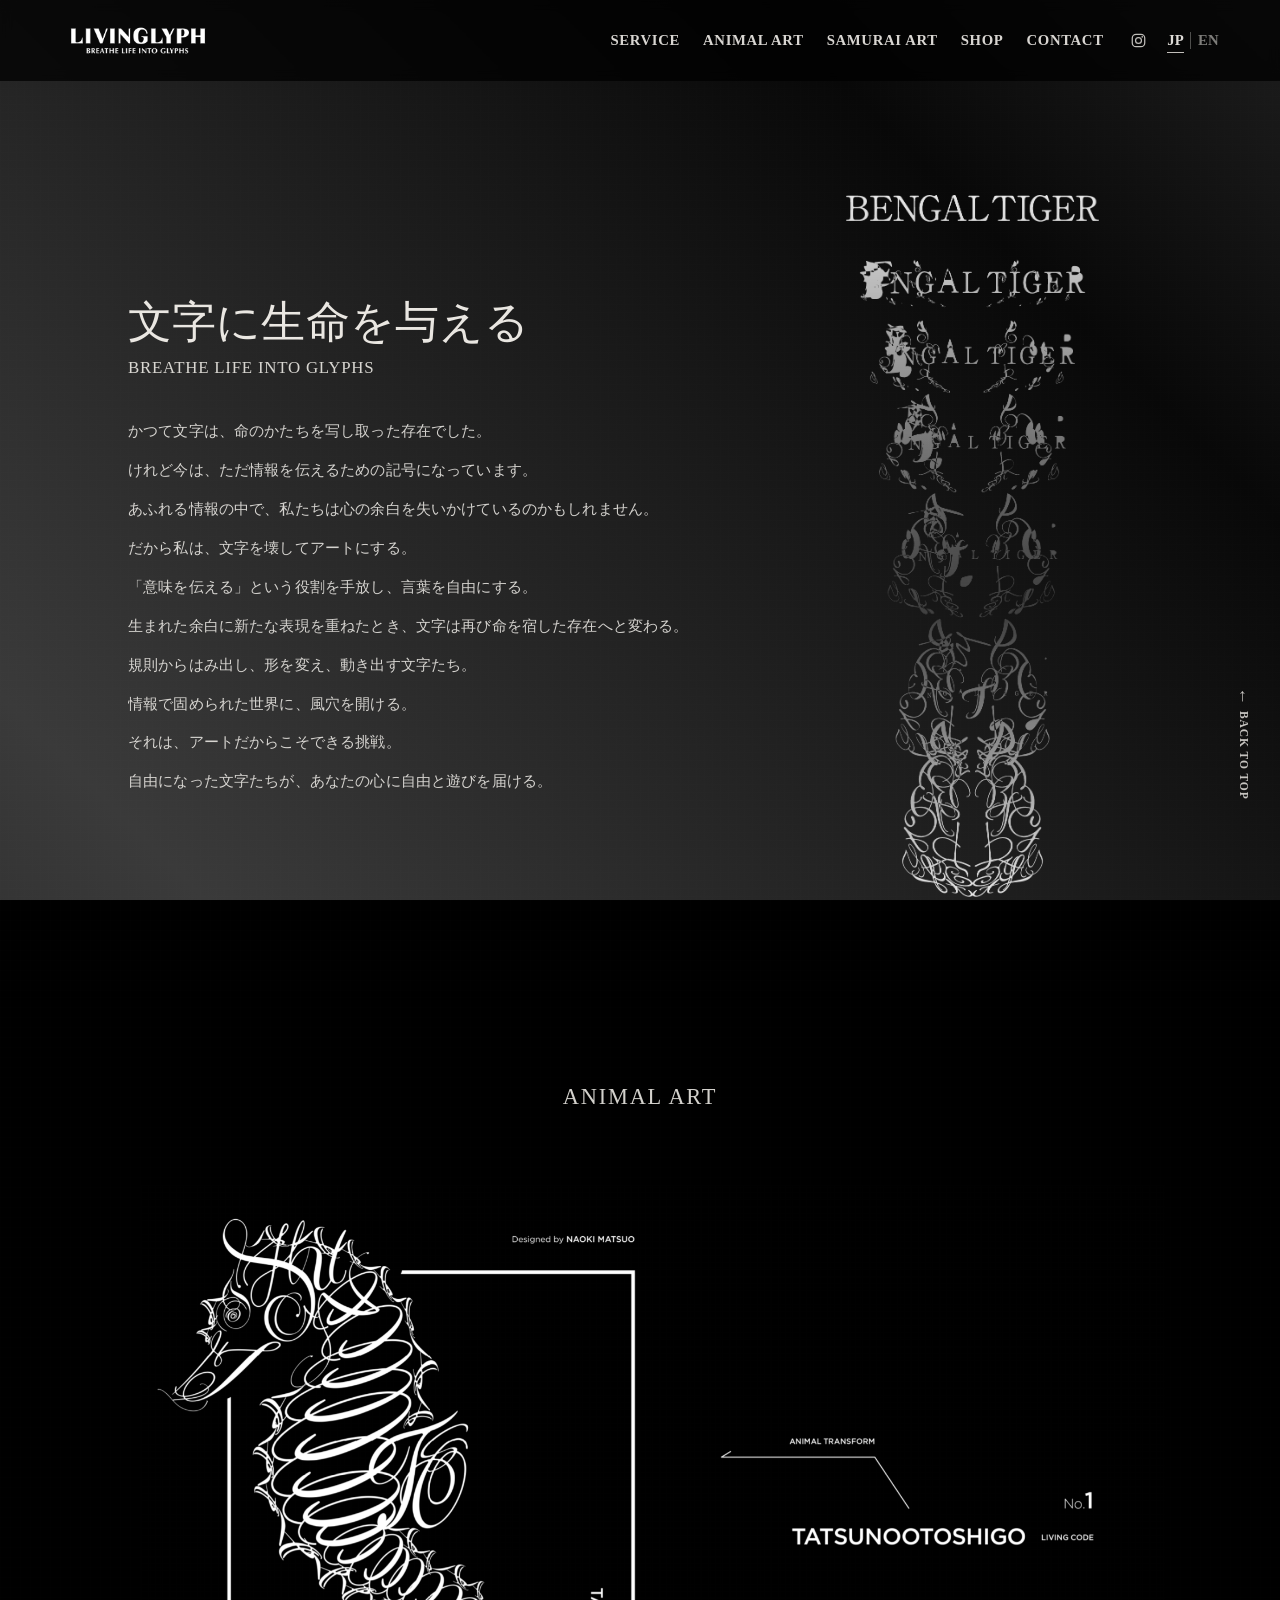
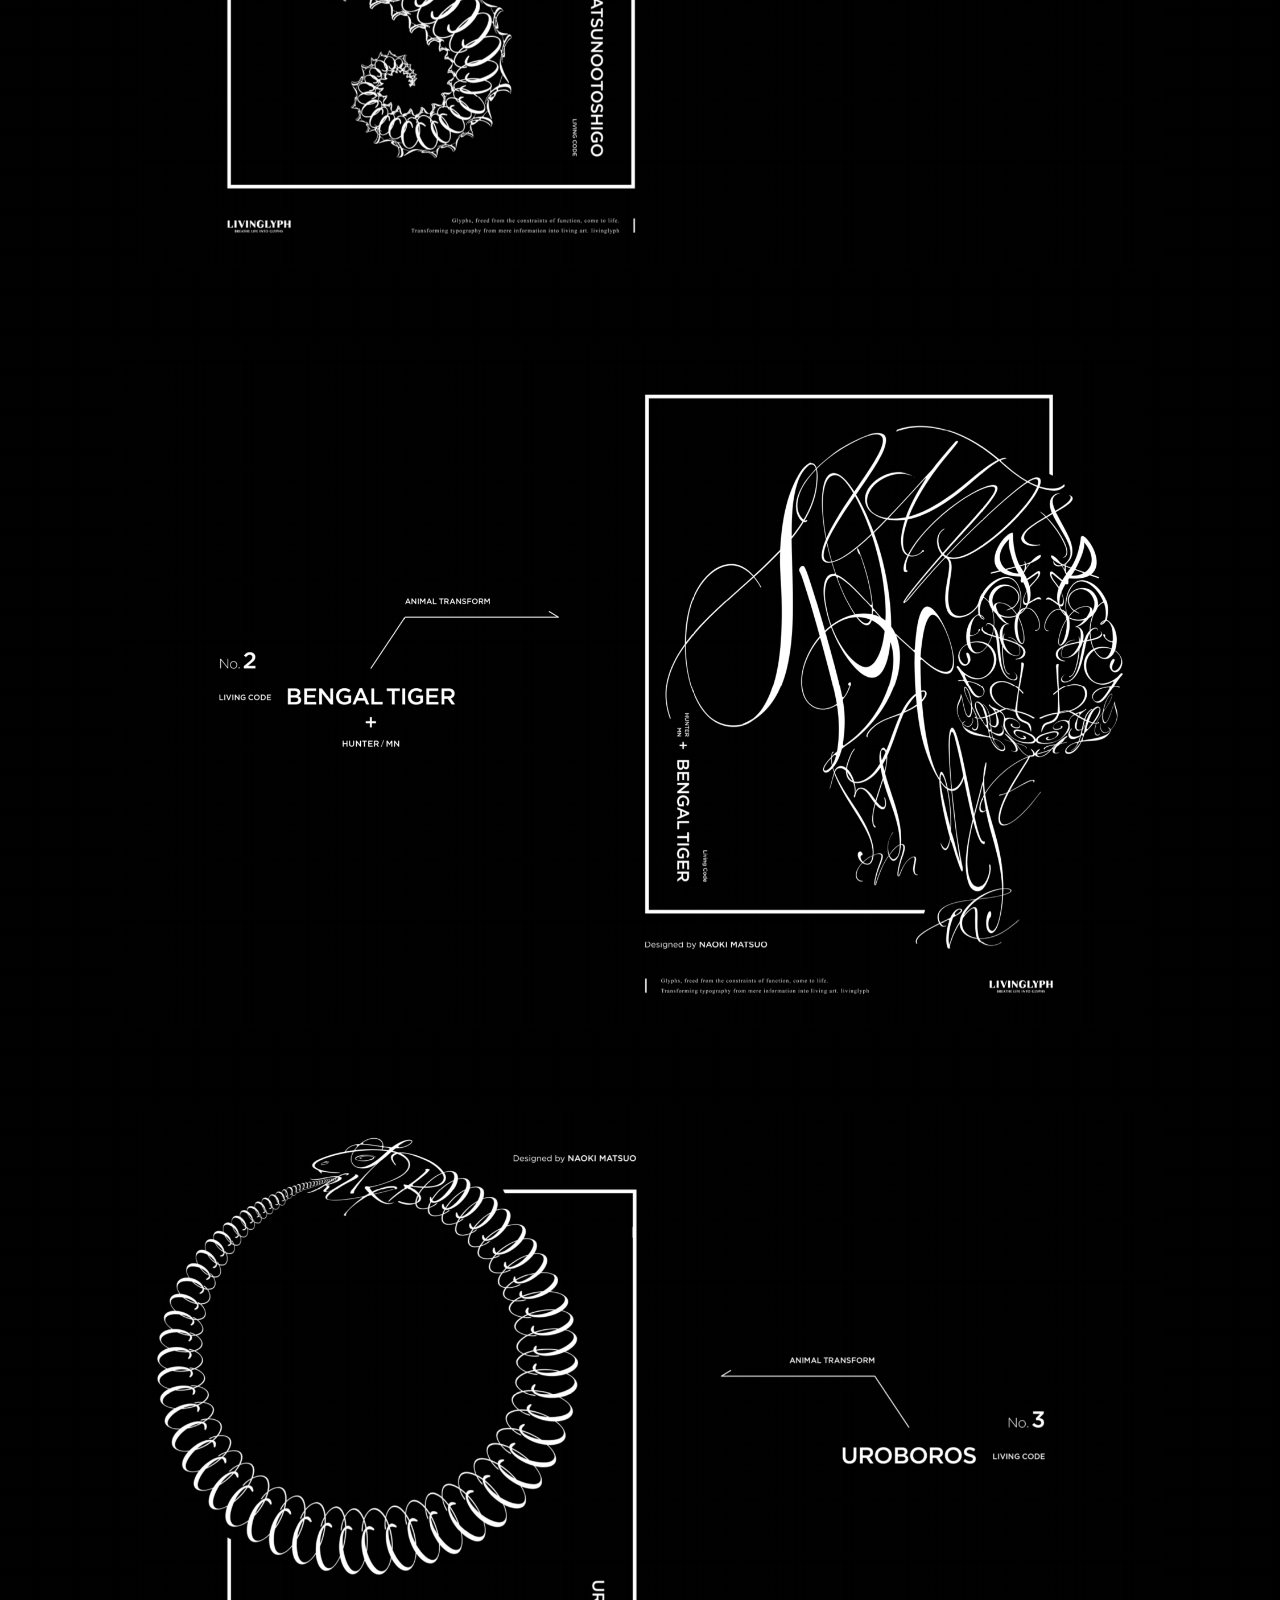
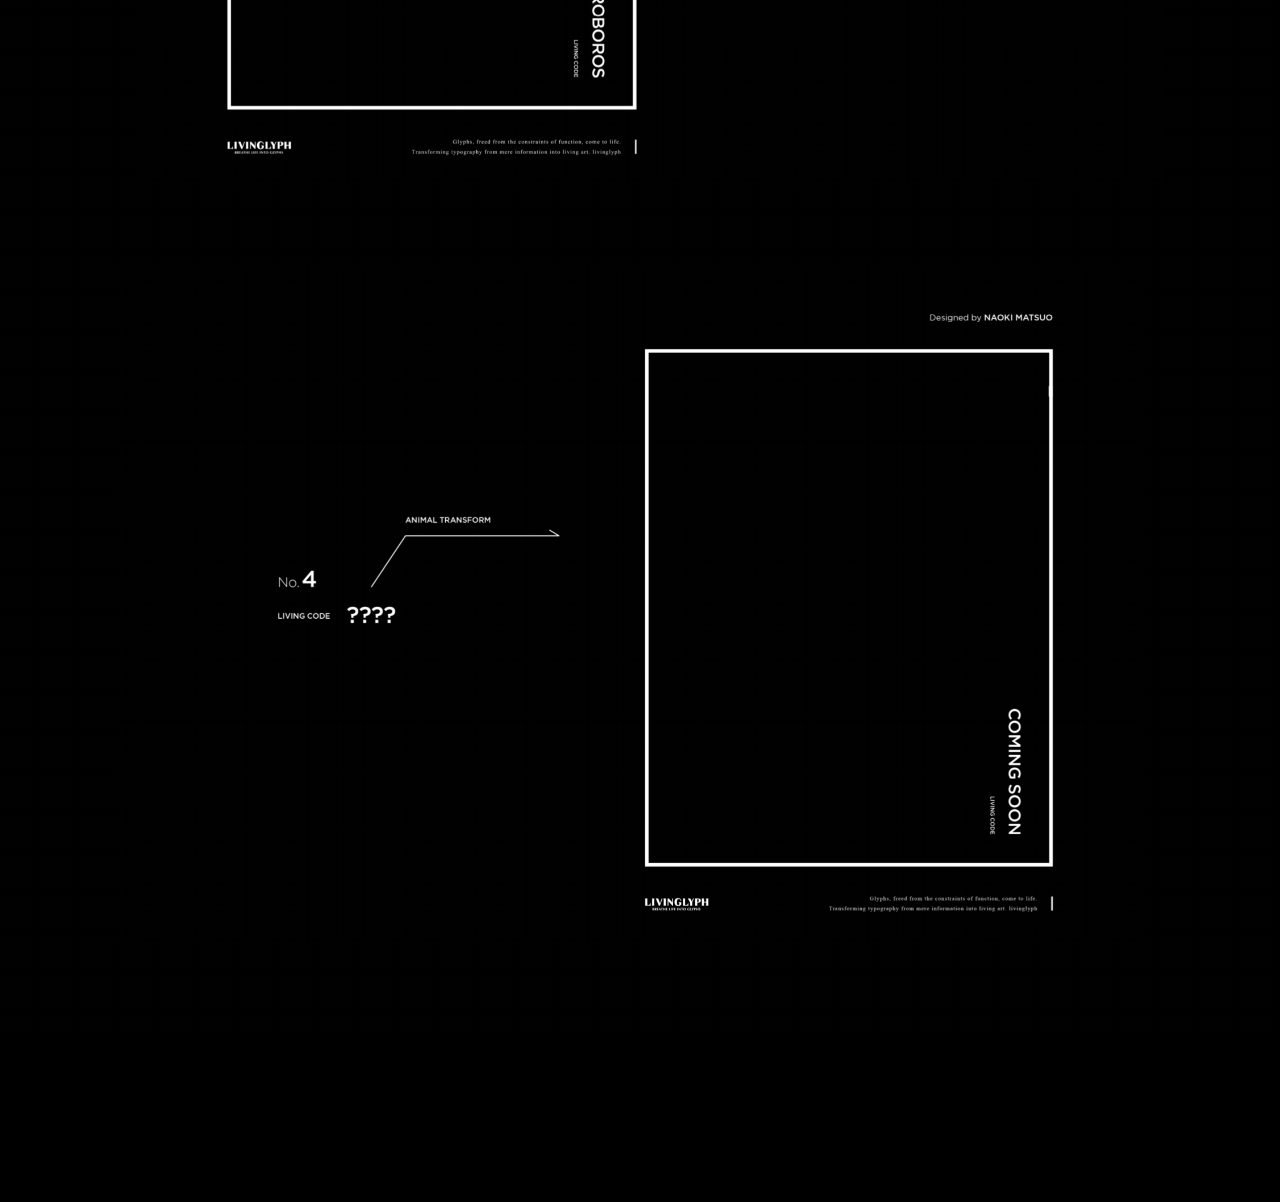
==== animal-art/index.html @ 3b8500e0 "Update top content button styling" ====
<!doctype html>
<html lang="ja">
  <head>
    <meta charset="utf-8" />
    <meta name="viewport" content="width=device-width, initial-scale=1" />
    <meta
      name="description"
      content="LIVINGLYPHのANIMAL ARTページ。動物をテーマにした文字アート作品を紹介します。"
    />
    <link rel="canonical" href="https://www.livinglyph.com/animal-art" />
    <meta property="og:site_name" content="LIVINGLYPH" />
    <meta property="og:title" content="ANIMAL ART | LIVINGLYPH" />
    <meta property="og:description" content="LIVINGLYPHの動物をテーマにした文字アート作品を紹介します。" />
    <meta property="og:type" content="website" />
    <meta property="og:url" content="https://www.livinglyph.com/animal-art" />
    <meta property="og:image" content="https://www.livinglyph.com/assets/images/bengal-tiger.png" />
    <meta name="twitter:card" content="summary_large_image" />
    <title>ANIMAL ART | LIVINGLYPH</title>
    <link rel="preconnect" href="https://fonts.googleapis.com" />
    <link rel="preconnect" href="https://fonts.gstatic.com" crossorigin />
    <link
      href="https://fonts.googleapis.com/css2?family=Cormorant+Garamond:wght@400;500;600&family=DM+Sans:wght@400;500;700;800&family=EB+Garamond:wght@400;500;600&display=swap"
      rel="stylesheet"
    />
    <link rel="icon" href="../assets/images/livinglyph-logo.png" type="image/png" />
    <link rel="stylesheet" href="../assets/css/styles.css?v=20260529topbuttons1" />
  </head>
  <body>
    <div class="site-noise" aria-hidden="true"></div>

    <header class="site-header" data-header>
      <a class="header-logo" href="../" aria-label="LIVINGLYPH top">
        <img src="../assets/images/livinglyph-logo.png" alt="LIVINGLYPH" />
      </a>
      <button
        class="menu-toggle"
        type="button"
        aria-label="Open navigation menu"
        aria-controls="site-nav"
        aria-expanded="false"
        data-menu-toggle
      >
        <span class="menu-line" aria-hidden="true"></span>
        <span class="menu-line" aria-hidden="true"></span>
        <span class="menu-close-text" aria-hidden="true">CLOSE</span>
      </button>
      <nav class="site-nav" id="site-nav" aria-label="Primary navigation" data-site-nav>
        <a href="../service/">
          <span class="nav-title" data-i18n="navWorks">SERVICE</span>
          <span class="nav-caption" data-i18n="navWorksCaption">サービス</span>
        </a>
        <a href="./" aria-current="page">
          <span class="nav-title" data-i18n="navAnimal">ANIMAL ART</span>
          <span class="nav-caption" data-i18n="navAnimalCaption">動物アート</span>
        </a>
        <a href="../samurai-art/">
          <span class="nav-title" data-i18n="navSamurai">SAMURAI ART</span>
          <span class="nav-caption" data-i18n="navSamuraiCaption">侍アート</span>
        </a>
        <a href="https://livinglyph.official.ec/" target="_blank" rel="noopener noreferrer" data-menu-symbol="arrow">
          <span class="nav-title" data-i18n="navShop">SHOP</span>
          <span class="nav-caption" data-i18n="navShopCaption">オンラインストア</span>
        </a>
        <a href="../contact/">
          <span class="nav-title" data-i18n="navContact">CONTACT</span>
          <span class="nav-caption" data-i18n="navContactCaption">お問い合わせ</span>
        </a>
        <div class="mobile-menu-footer">
          <a
            class="instagram-link"
            href="https://www.instagram.com/livinglyph.art"
            target="_blank"
            rel="noopener noreferrer"
            aria-label="Instagram"
          >
            <img class="instagram-icon" src="../assets/icons/instagram.svg" alt="" aria-hidden="true" />
          </a>
          <div class="menu-language" aria-label="Language selector">
            <button class="is-current" type="button" aria-pressed="true" data-lang-option="ja">JP</button>
            <span class="language-separator" aria-hidden="true"></span>
            <button type="button" aria-pressed="false" data-lang-option="en">EN</button>
          </div>
        </div>
      </nav>
    </header>

    <main class="animal-art-page">
      <section class="manifesto" aria-label="Brand manifesto">
        <div class="manifesto-body">
          <div class="manifesto-copy reveal delay-1">
            <div class="manifesto-heading">
              <h2 data-i18n="manifestoTitle">文字に生命を与える</h2>
              <p data-i18n="manifestoSub">BREATHE LIFE INTO GLYPHS</p>
            </div>
            <p data-i18n="manifestoP1">かつて文字は、命のかたちを写し取った存在でした。</p>
            <p data-i18n="manifestoP2">けれど今は、ただ情報を伝えるための記号になっています。</p>
            <p data-i18n="manifestoP3">あふれる情報の中で、私たちは心の余白を失いかけているのかもしれません。</p>
            <p data-i18n="manifestoP4">だから私は、文字を壊してアートにする。</p>
            <p data-i18n="manifestoP5">「意味を伝える」という役割を手放し、言葉を自由にする。</p>
            <p data-i18n="manifestoP6">生まれた余白に新たな表現を重ねたとき、文字は再び命を宿した存在へと変わる。</p>
            <p data-i18n="manifestoP7">規則からはみ出し、形を変え、動き出す文字たち。</p>
            <p data-i18n="manifestoP8">情報で固められた世界に、風穴を開ける。</p>
            <p data-i18n="manifestoP9">それは、アートだからこそできる挑戦。</p>
            <p data-i18n="manifestoP10">自由になった文字たちが、あなたの心に自由と遊びを届ける。</p>
          </div>
          <figure class="manifesto-visual reveal delay-2">
            <img
              src="../assets/images/bengal-tiger-story.png?v=20260513c"
              alt="BENGAL TIGERの文字が虎へ変化していく作品図"
              loading="lazy"
            />
          </figure>
        </div>
      </section>

      <section class="gallery" id="animal-art" aria-label="LIVINGLYPH animal art">
        <h1 class="gallery-title reveal" data-i18n="galleryTitle">ANIMAL ART</h1>

        <article class="gallery-piece piece-left reveal">
          <img
            src="../assets/images/tatsunootoshigo.png"
            alt="TATSUNOOTOSHIGO animal artwork"
            loading="lazy"
            data-parallax
            data-speed="-0.018"
          />
        </article>

        <article class="gallery-piece piece-right reveal">
          <img
            src="../assets/images/bengal-tiger.png"
            alt="BENGAL TIGER animal artwork"
            loading="lazy"
            data-parallax
            data-speed="0.016"
          />
        </article>

        <article class="gallery-piece piece-left reveal">
          <img
            src="../assets/images/uroboros.png"
            alt="UROBOROS animal artwork"
            loading="lazy"
            data-parallax
            data-speed="-0.015"
          />
        </article>

        <article class="gallery-piece piece-right reveal">
          <img
            src="../assets/images/coming-soon.png"
            alt="COMING SOON animal artwork"
            loading="lazy"
            data-parallax
            data-speed="0.014"
          />
        </article>
      </section>
    </main>

    <footer class="site-footer reveal">
      <p data-i18n="footerCopy">© 2026 LIVINGLYPH. All Rights Reserved.</p>
    </footer>

    <script src="../assets/js/app.js?v=20260528nav4" defer></script>
  </body>
</html>
---- assets/css/styles.css ----
:root {
  --black: #000;
  --white: #f6f3ee;
  --soft: rgba(246, 243, 238, 0.72);
  --muted: rgba(246, 243, 238, 0.48);
  --faint: rgba(246, 243, 238, 0.12);
  --glass-bg: rgba(246, 243, 238, 0.1);
  --glass-bg-hover: rgba(246, 243, 238, 0.16);
  --process-label-width: 17.4rem;
  --ease: cubic-bezier(0.19, 1, 0.22, 1);
  --a1-mincho: "A1明朝 M JIS2004 AP", "A1明朝 R JIS2004 AP", "A1明朝", "秀英明朝 L JIS2004",
    "Hiragino Mincho ProN", "Yu Mincho", "YuMincho", serif;
  --sans: var(--a1-mincho);
  --serif: var(--a1-mincho);
  --latin-serif: var(--a1-mincho);
}

* {
  box-sizing: border-box;
}

html {
  background: var(--black);
  color: var(--white);
  overflow-x: hidden;
  scroll-behavior: smooth;
}

body {
  position: relative;
  isolation: isolate;
  min-width: 320px;
  margin: 0;
  overflow-x: hidden;
  background: var(--black);
  color: var(--white);
  font-family: var(--sans);
  letter-spacing: 0;
  text-rendering: optimizeLegibility;
  -webkit-font-smoothing: antialiased;
}

body::before {
  position: fixed;
  inset: 0;
  z-index: 0;
  pointer-events: none;
  content: "";
  opacity: 1;
  background:
    linear-gradient(
      45deg,
      #000000,
      #141414,
      #3a3a3a,
      #080808,
      #444444,
      #1a1a1a,
      #000000
    );
  background-size: 400% 400%;
  animation: livinglyphGradientShift 12s ease infinite;
}

body:has(.works-page)::before {
  opacity: 0.9;
}

@media (max-width: 768px) {
  body::before {
    opacity: 0.95;
  }

  body:has(.works-page)::before {
    opacity: 0.8;
  }
}

body.is-menu-open {
  overflow: hidden;
}

img {
  display: block;
  max-width: 100%;
}

a {
  color: inherit;
  text-decoration: none;
}

.sr-only {
  position: absolute;
  width: 1px;
  height: 1px;
  padding: 0;
  overflow: hidden;
  clip: rect(0, 0, 0, 0);
  white-space: nowrap;
  border: 0;
}

#brand-story,
#process,
#gallery {
  scroll-margin-top: 6.5rem;
}

::selection {
  background: rgba(255, 255, 255, 0.18);
}

.site-noise {
  position: fixed;
  inset: 0;
  z-index: 30;
  pointer-events: none;
  opacity: 0.005;
  background-image:
    linear-gradient(rgba(255, 255, 255, 0.006) 1px, transparent 1px),
    linear-gradient(90deg, rgba(255, 255, 255, 0.005) 1px, transparent 1px);
  background-size: 8px 8px;
  mix-blend-mode: screen;
}

main,
.site-header,
.site-footer,
.subpage-main,
.works-page,
.animal-art-page,
.samurai-page {
  position: relative;
  z-index: 1;
}

body:has(.works-page) .site-noise,
body:has(.contact-section) .site-noise,
body:has(.policy-section) .site-noise,
body:has(.samurai-page) .site-noise {
  opacity: 0;
}

body:has(.animal-art-page) .site-noise {
  opacity: 0.006;
}

body:has(.animal-art-page) .site-header {
  border-bottom: 0;
  box-shadow: none;
}

.site-header {
  position: fixed;
  top: 0;
  left: 0;
  right: 0;
  z-index: 50;
  display: grid;
  grid-template-columns: minmax(9rem, 14rem) 1fr;
  align-items: center;
  gap: 2rem;
  min-height: clamp(4.8rem, 6vw, 6.2rem);
  padding: 1.1rem clamp(1.4rem, 4.8vw, 5.2rem);
  background: rgba(0, 0, 0, 0.74);
  border-bottom: 1px solid rgba(255, 255, 255, 0.012);
  -webkit-backdrop-filter: blur(6px);
  backdrop-filter: blur(6px);
  transition:
    min-height 440ms var(--ease),
    background-color 440ms var(--ease);
}

.site-header.is-scrolled {
  min-height: 4.25rem;
  background: rgba(0, 0, 0, 0.88);
}

.header-logo {
  width: clamp(7.5rem, 12vw, 12rem);
}

.header-logo img {
  width: 100%;
  height: auto;
}

.site-nav {
  display: flex;
  flex-wrap: wrap;
  align-items: center;
  justify-content: flex-end;
  gap: clamp(0.85rem, 1.8vw, 2.4rem);
  color: rgba(246, 243, 238, 0.88);
  font-size: clamp(0.68rem, 1.15vw, 0.93rem);
  font-weight: 700;
  letter-spacing: 0.045em;
  line-height: 1;
}

.site-nav a {
  position: relative;
  display: inline-flex;
  align-items: center;
  padding-block: 0.45rem;
}

.site-nav .instagram-link {
  justify-content: center;
  width: 1.42rem;
  height: 1.42rem;
  padding: 0;
  color: rgba(246, 243, 238, 0.72);
  opacity: 0.86;
  transform: translate3d(0, 0, 0);
  transition:
    color 360ms var(--ease),
    opacity 360ms var(--ease),
    transform 360ms var(--ease);
}

.site-nav .instagram-icon {
  width: 1.06rem;
  height: 1.06rem;
  opacity: 0.9;
}

.site-nav .instagram-link::after {
  display: none;
}

.site-nav .instagram-link:hover,
.site-nav .instagram-link:focus-visible {
  color: rgba(246, 243, 238, 0.96);
  opacity: 1;
  transform: translate3d(0, -1px, 0);
}

.mobile-menu-footer {
  display: inline-flex;
  align-items: center;
  gap: clamp(0.8rem, 1.4vw, 1.35rem);
}

.nav-caption {
  display: none;
}

.menu-language {
  display: inline-flex;
  align-items: center;
  gap: 0.42rem;
  color: rgba(246, 243, 238, 0.5);
  font-family: var(--sans);
  font-size: clamp(0.68rem, 1.15vw, 0.93rem);
  font-weight: 800;
  letter-spacing: 0.035em;
  line-height: 1;
}

.menu-language button {
  padding: 0;
  border: 0;
  background: transparent;
  color: inherit;
  font: inherit;
  cursor: pointer;
}

.menu-language .is-current {
  position: relative;
  color: rgba(246, 243, 238, 0.9);
}

.menu-language .is-current::after {
  position: absolute;
  left: 0;
  right: 0;
  bottom: -0.32rem;
  height: 1px;
  content: "";
  background: rgba(246, 243, 238, 0.78);
}

.language-separator {
  width: 1px;
  height: 1.1rem;
  background: rgba(246, 243, 238, 0.3);
}

.back-to-top {
  position: fixed;
  right: clamp(1rem, 2.2vw, 1.5rem);
  bottom: clamp(4.5rem, 8vw, 5.5rem);
  z-index: 40;
  display: inline-flex;
  flex-direction: column;
  align-items: center;
  gap: 0.42rem;
  padding: 0.78rem 0.46rem;
  border: none;
  background: transparent;
  box-shadow: none;
  color: rgba(246, 243, 238, 0.9);
  font-family: var(--sans);
  font-size: 0.72rem;
  font-weight: 700;
  line-height: 1;
  letter-spacing: 0.08em;
  cursor: pointer;
  opacity: 0.88;
  visibility: visible;
  pointer-events: auto;
  transition:
    opacity 240ms var(--ease),
    visibility 240ms var(--ease),
    background-color 240ms var(--ease),
    color 240ms var(--ease);
}

.back-to-top__arrow {
  font-size: 1.1rem;
  line-height: 1;
}

.back-to-top__text {
  writing-mode: vertical-rl;
}

.back-to-top:hover,
.back-to-top:focus-visible {
  background: transparent;
  color: #fff;
  opacity: 1;
  outline: 0;
}

body.is-scrolling .back-to-top,
body.is-menu-open .back-to-top {
  opacity: 0;
  visibility: hidden;
  pointer-events: none;
}

.site-nav a::after {
  position: absolute;
  left: 0;
  bottom: 0;
  width: 100%;
  height: 1px;
  content: "";
  background: currentColor;
  transform: scaleX(0);
  transform-origin: right;
  transition: transform 460ms var(--ease);
}

.site-nav a:hover::after,
.site-nav a:focus-visible::after {
  transform: scaleX(1);
  transform-origin: left;
}

.menu-toggle {
  display: none;
}

.opening {
  position: relative;
  display: grid;
  min-height: 100svh;
  place-items: center;
  overflow: hidden;
  isolation: isolate;
  padding: clamp(6.8rem, 10vw, 9rem) clamp(1.25rem, 4vw, 4rem) clamp(3rem, 6vw, 5rem);
  background: transparent;
}

.hero-video {
  position: absolute;
  inset: 0;
  z-index: -3;
  width: 100%;
  height: 100%;
  overflow: hidden;

  display: grid;
  place-items: center;

  background: transparent;
}

.hero-video video {
  width: 100%;
  height: 100%;

  object-fit: cover;
  object-position: center bottom;
  opacity: 0;

  display: block;
  transition: opacity 900ms var(--ease);
}

.hero-video.is-loaded video {
  opacity: 1;
}

.top-fixed-bg {
  position: fixed;
  inset: 0;
  z-index: 0;
  overflow: hidden;
  pointer-events: none;
  visibility: visible;
  opacity: 0.88;
  background: transparent;
  transition:
    opacity 450ms var(--ease),
    visibility 450ms var(--ease);
}

.top-fixed-bg-video {
  width: 100%;
  height: 100%;
  object-fit: cover;
  object-position: center bottom;
  opacity: 0;
  transition: opacity 900ms var(--ease);
}

.top-fixed-bg.is-loaded .top-fixed-bg-video {
  opacity: 0.24;
}

.top-fixed-bg-overlay {
  position: absolute;
  inset: 0;
  pointer-events: none;
  background-color: rgba(0, 0, 0, 0.34);
  background-image:
    radial-gradient(circle at center, rgba(0, 0, 0, 0.12), rgba(0, 0, 0, 0.82)),
    radial-gradient(rgba(255, 255, 255, 0.045) 20%, transparent 22%),
    radial-gradient(rgba(255, 255, 255, 0.032) 20%, transparent 22%);
  background-position:
    center,
    0 0,
    3px 3px;
  background-size:
    auto,
    6px 6px,
    6px 6px;
}

main#top {
  position: relative;
  z-index: 1;
}

.top-story-scene {
  position: relative;
  isolation: isolate;
  background: transparent;
}

.top-brand-hero,
.brand-story {
  position: relative;
  z-index: 2;
}

.top-brand-hero {
  background: transparent;
}

.top-brand-hero__inner {
  z-index: 2;
  text-align: center;
}

.top-brand-hero .top-brand-logo {
  width: clamp(26.25rem, 42vw, 47.5rem);
  max-width: 86vw;
}

.top-brand-hero__inner p {
  max-width: min(100%, 42.5rem);
  margin: 0 auto;
  text-align: center;
}

.brand-story {
  display: grid;
  gap: clamp(3rem, 5vw, 4.5rem);
  place-items: center;
  padding: clamp(5.8rem, 9vw, 8rem) clamp(1.4rem, 7vw, 7rem) clamp(6rem, 10vw, 8.75rem);
  background: transparent;
  text-align: center;
}

.brand-story-heading {
  margin: 0;
  color: rgba(246, 243, 238, 0.94);
  font-family: var(--latin-serif);
  font-size: clamp(1.05rem, 1.5vw, 1.32rem);
  font-weight: 500;
  line-height: 1.35;
  letter-spacing: 0.12em;
}

.brand-story-link {
  position: relative;
  display: block;
  width: min(100%, 70rem);
  margin-inline: auto;
  overflow: hidden;
  color: var(--white);
}

.brand-story-thumb {
  width: 100%;
  opacity: 0.82;
  transition:
    opacity 420ms var(--ease),
    transform 900ms var(--ease);
}

.brand-story-play {
  position: absolute;
  inset: 0;
  display: grid;
  place-items: center;
  align-content: center;
  gap: 1rem;
  pointer-events: none;
}

.brand-story-play-icon {
  position: relative;
  display: grid;
  width: clamp(3.8rem, 6vw, 4.8rem);
  aspect-ratio: 1;
  place-items: center;
  border: 1px solid rgba(246, 243, 238, 0.78);
  border-radius: 50%;
  background: rgba(0, 0, 0, 0.24);
  transition:
    border-color 360ms var(--ease),
    background-color 360ms var(--ease),
    transform 360ms var(--ease);
}

.brand-story-play-icon::before {
  width: 0;
  height: 0;
  margin-left: 0.22rem;
  border-top: 0.48rem solid transparent;
  border-bottom: 0.48rem solid transparent;
  border-left: 0.72rem solid rgba(246, 243, 238, 0.94);
  content: "";
}

.brand-story-link:hover,
.brand-story-link:focus-visible {
  outline: 0;
}

.brand-story-link:hover .brand-story-thumb,
.brand-story-link:focus-visible .brand-story-thumb {
  opacity: 0.95;
  transform: scale(1.012);
}

.brand-story-link:hover .brand-story-play-icon,
.brand-story-link:focus-visible .brand-story-play-icon {
  border-color: rgba(246, 243, 238, 0.95);
  background: rgba(255, 255, 255, 0.08);
  transform: scale(1.04);
}

.top-actions,
.brand-story {
  position: relative;
  z-index: 1;
  background: transparent;
}

.site-footer {
  position: relative;
  z-index: 2;
  background: transparent;
  -webkit-backdrop-filter: none;
  backdrop-filter: none;
}

.profile-section {
  position: relative;
  z-index: 2;
  background: transparent;
}

.story-intro {
  position: relative;
  z-index: 1;
  display: grid;
  justify-items: center;
  gap: clamp(2rem, 3.8vw, 3rem);
  width: min(100%, 43rem);
  overflow-wrap: anywhere;
}

.story-intro img {
  justify-self: center;
  width: min(36vw, 20rem);
}

.story-intro p {
  max-width: min(100%, 40rem);
  margin: 0;
  color: rgba(246, 243, 238, 0.78);
  font-family: var(--serif);
  font-size: clamp(0.95rem, 1.22vw, 1.12rem);
  font-weight: 500;
  line-height: 1.98;
  letter-spacing: 0.012em;
}

.top-actions {
  position: relative;
  overflow: hidden;
  padding: clamp(4.8rem, 8vw, 7.2rem) clamp(1.4rem, 7vw, 7rem);
  background: transparent;
}

.top-actions__inner {
  display: grid;
  gap: clamp(1.8rem, 3.2vw, 2.6rem);
  width: min(100%, 72rem);
  margin-inline: auto;
}

.top-actions__heading {
  display: grid;
  gap: clamp(1.5rem, 2.6vw, 2.2rem);
  width: min(100%, 50rem);
  margin-inline: auto;
  text-align: center;
}

.top-actions__heading h2 {
  margin: 0;
  color: rgba(246, 243, 238, 0.94);
  font-family: var(--latin-serif);
  font-size: clamp(1.05rem, 1.5vw, 1.32rem);
  font-weight: 500;
  line-height: 1.35;
  letter-spacing: 0.12em;
}

.top-actions__grid {
  display: grid;
  grid-template-columns: repeat(3, minmax(0, 1fr));
  gap: clamp(1rem, 1.7vw, 1.5rem);
}

.top-actions__card {
  display: grid;
  min-height: clamp(7.6rem, 9vw, 9.2rem);
  place-items: center;
  gap: 0.58rem;
  padding: clamp(1.35rem, 2vw, 1.9rem) clamp(1.6rem, 3vw, 2.6rem);
  border: 1px solid rgba(246, 243, 238, 0.18);
  border-radius: 999px;
  background:
    linear-gradient(135deg, rgba(255, 255, 255, 0.105), rgba(255, 255, 255, 0.035));
  box-shadow:
    0 1.25rem 3.5rem rgba(0, 0, 0, 0.34),
    inset 0 1px 0 rgba(255, 255, 255, 0.12),
    inset 0 -1px 0 rgba(255, 255, 255, 0.04);
  color: inherit;
  text-align: center;
  -webkit-backdrop-filter: blur(16px) saturate(1.12);
  backdrop-filter: blur(16px) saturate(1.12);
  transition:
    background-color 360ms var(--ease),
    border-color 360ms var(--ease),
    box-shadow 360ms var(--ease),
    opacity 360ms var(--ease),
    transform 360ms var(--ease);
}

.top-actions__card:hover,
.top-actions__card:focus-visible {
  border-color: rgba(246, 243, 238, 0.26);
  background:
    linear-gradient(135deg, rgba(255, 255, 255, 0.135), rgba(255, 255, 255, 0.05));
  box-shadow:
    0 1.55rem 4rem rgba(0, 0, 0, 0.38),
    inset 0 1px 0 rgba(255, 255, 255, 0.16),
    inset 0 -1px 0 rgba(255, 255, 255, 0.05);
  opacity: 1;
  outline: 0;
  transform: translateY(-1px);
}

.top-actions__card h3 {
  margin: 0;
  color: rgba(246, 243, 238, 0.92);
  font-family: var(--latin-serif);
  font-size: clamp(1.08rem, 1.35vw, 1.24rem);
  font-weight: 500;
  line-height: 1.35;
  letter-spacing: 0.05em;
}

.top-actions__card p {
  max-width: 26rem;
  margin: 0;
  color: rgba(246, 243, 238, 0.68);
  font-family: var(--serif);
  font-size: clamp(0.92rem, 1.08vw, 1rem);
  font-weight: 500;
  line-height: 1.95;
  letter-spacing: 0.015em;
}

.manifesto {
  position: relative;
  display: grid;
  justify-items: center;
  overflow: hidden;
  padding: clamp(4.8rem, 8.2vw, 7.4rem) clamp(1.4rem, 7vw, 7rem) clamp(4.6rem, 7.8vw, 7rem);
  background: transparent;
  -webkit-backdrop-filter: none;
  backdrop-filter: none;
  text-align: left;
}

.manifesto::before,
.process::before,
.gallery::before {
  position: absolute;
  inset: 0;
  z-index: -1;
  content: "";
  background:
    linear-gradient(rgba(255, 255, 255, 0.004) 1px, transparent 1px),
    linear-gradient(90deg, rgba(255, 255, 255, 0.004) 1px, transparent 1px);
  background-size: 10px 10px;
}

.site-footer::before {
  position: absolute;
  inset: 0;
  z-index: -1;
  content: "";
  background: transparent;
}

.manifesto-body {
  position: relative;
  z-index: 1;
  display: grid;
  grid-template-columns: minmax(0, 1fr) minmax(13rem, 0.52fr);
  align-items: center;
  gap: clamp(3rem, 8vw, 8.2rem);
  width: min(100%, 64rem);
}

.manifesto-copy {
  display: grid;
  justify-items: start;
  gap: clamp(0.56rem, 0.9vw, 0.82rem);
  width: min(100%, 39rem);
  color: rgba(246, 243, 238, 0.84);
  font-family: var(--serif);
  font-size: clamp(0.92rem, 1.1vw, 1.03rem);
  font-weight: 500;
  line-height: 1.86;
  letter-spacing: 0.01em;
  overflow-wrap: anywhere;
}

.manifesto-heading {
  display: grid;
  justify-items: start;
  gap: clamp(0.42rem, 0.8vw, 0.7rem);
  margin-bottom: clamp(1.2rem, 2.2vw, 2rem);
}

.manifesto-heading h2 {
  margin: 0;
  color: rgba(246, 243, 238, 0.94);
  font-family: var(--serif);
  font-size: clamp(2.1rem, 3.4vw, 3.4rem);
  font-weight: 400;
  line-height: 1.2;
}

.manifesto-heading p {
  margin: 0;
  color: rgba(246, 243, 238, 0.86);
  font-family: var(--latin-serif);
  font-size: clamp(0.96rem, 1.32vw, 1.2rem);
  font-weight: 300;
  line-height: 1.2;
  letter-spacing: 0.045em;
}

.manifesto-copy p {
  margin: 0;
}

.manifesto-visual {
  display: grid;
  justify-self: center;
  width: min(27vw, 18.5rem);
  min-width: 13.5rem;
  margin: 0;
  overflow: hidden;
  transition:
    opacity 1050ms var(--ease),
    transform 1050ms var(--ease);
  will-change: opacity, transform;
}

.manifesto-visual.reveal {
  opacity: 1;
  transform: translate3d(0, 1.4rem, 0);
}

.manifesto-visual.reveal.is-visible {
  opacity: 1;
  transform: translate3d(0, 0, 0);
  will-change: auto;
}

.manifesto-visual img {
  display: block;
  width: auto;
  max-width: 100%;
  height: auto;
  max-height: min(78svh, 52rem);
  object-fit: contain;
  opacity: 0.9;
  transform: scale(1.08);
  transform-origin: 50% 50%;
  transition: transform 1600ms var(--ease);
}

.manifesto-visual.reveal.is-visible img {
  transform: scale(1);
}

.profile-section {
  position: relative;
  overflow: hidden;
  padding: clamp(5rem, 8vw, 7.6rem) clamp(1.4rem, 7vw, 7rem) clamp(5.4rem, 8.6vw, 8rem);
  background: transparent;
}

.profile-inner {
  display: grid;
  grid-template-columns: minmax(0, 0.92fr) minmax(18rem, 0.86fr);
  gap: clamp(3rem, 7vw, 7.2rem);
  align-items: center;
  width: min(100%, 74rem);
  margin-inline: auto;
}

.profile-copy {
  color: rgba(246, 243, 238, 0.9);
  font-family: var(--serif);
}

.profile-copy h2 {
  margin: 0 0 clamp(1.8rem, 3vw, 2.6rem);
  color: rgba(246, 243, 238, 0.95);
  font-family: var(--latin-serif);
  font-size: clamp(1.45rem, 2.2vw, 2rem);
  font-weight: 500;
  line-height: 1;
  letter-spacing: 0.04em;
}

.profile-name,
.profile-body,
.profile-awards,
.profile-portfolio {
  display: grid;
  gap: 0.42rem;
}

.profile-body {
  margin-top: clamp(2rem, 3.4vw, 2.8rem);
  gap: 0.62rem;
}

.profile-awards {
  margin-top: clamp(2rem, 3.2vw, 2.7rem);
}

.profile-portfolio {
  margin-top: clamp(2.2rem, 3.4vw, 3rem);
}

.profile-copy p,
.profile-awards h3,
.profile-portfolio h3 {
  margin: 0;
  font-size: clamp(0.92rem, 1.16vw, 1.04rem);
  font-weight: 500;
  line-height: 1.9;
  letter-spacing: 0.02em;
}

.profile-awards h3,
.profile-portfolio h3 {
  color: rgba(246, 243, 238, 0.94);
  font-family: var(--latin-serif);
  line-height: 1.25;
  letter-spacing: 0.04em;
}

.profile-portfolio-button {
  display: inline-flex;
  width: fit-content;
  min-height: 2.75rem;
  align-items: center;
  justify-content: center;
  margin-top: clamp(0.85rem, 1.6vw, 1.25rem);
  padding: 0.72rem 1.35rem;
  border: 1px solid rgba(246, 243, 238, 0.42);
  background: transparent;
  color: rgba(246, 243, 238, 0.9);
  font-family: var(--latin-serif);
  font-size: clamp(0.82rem, 0.98vw, 0.92rem);
  line-height: 1.3;
  letter-spacing: 0.08em;
  transition:
    background-color 360ms var(--ease),
    border-color 360ms var(--ease),
    color 360ms var(--ease);
}

.profile-portfolio-button:hover,
.profile-portfolio-button:focus-visible {
  border-color: rgba(246, 243, 238, 0.72);
  background: rgba(255, 255, 255, 0.08);
  color: #fff;
  outline: 0;
}

.profile-portrait {
  margin: 0;
}

.profile-image-wrap {
  opacity: 0;
  transform: translate3d(3rem, 0, 0);
  transition:
    opacity 980ms var(--ease),
    transform 1180ms var(--ease);
  will-change: opacity, transform;
}

.profile-image-wrap.is-visible {
  opacity: 1;
  transform: translate3d(0, 0, 0);
  will-change: auto;
}

.profile-portrait img {
  width: 100%;
  border-radius: 8px;
  box-shadow: 0 2.8rem 7rem rgba(0, 0, 0, 0.52);
}

.process {
  position: relative;
  overflow: hidden;
  padding: clamp(3.8rem, 6.6vw, 5.8rem) clamp(1.4rem, 6vw, 6rem) clamp(4rem, 6.4vw, 5.8rem);
  background: transparent;
  -webkit-backdrop-filter: none;
  backdrop-filter: none;
}

.process-title {
  position: relative;
  z-index: 1;
  display: grid;
  justify-items: center;
  gap: clamp(0.5rem, 0.85vw, 0.78rem);
  margin: 0 auto clamp(3.2rem, 5.6vw, 5.1rem);
  text-align: center;
}

.process-title p,
.process-title h2 {
  margin: 0;
  color: rgba(246, 243, 238, 0.88);
  font-family: var(--serif);
  font-weight: 500;
  line-height: 1.18;
  letter-spacing: 0.045em;
}

.process-heading-en {
  font-size: clamp(1rem, 1.55vw, 1.35rem);
}

.process-title h2 {
  font-size: clamp(1.28rem, 2.2vw, 2rem);
}

.process-note {
  margin-top: clamp(0.1rem, 0.35vw, 0.28rem);
  color: rgba(246, 243, 238, 0.66);
  font-size: clamp(0.82rem, 1.05vw, 1.02rem);
  letter-spacing: 0.025em;
}

.process-flow {
  position: relative;
  z-index: 1;
  display: grid;
  grid-template-columns:
    minmax(0, var(--process-label-width)) clamp(4.2rem, 7.2vw, 7.6rem)
    minmax(0, var(--process-label-width)) clamp(4.2rem, 7.2vw, 7.6rem)
    minmax(0, var(--process-label-width));
  align-items: start;
  justify-content: center;
  width: min(100%, 82rem);
  margin: 0 auto;
}

.process-diagram.reveal {
  opacity: 0;
  filter: blur(8px);
  transform: scale(0.92);
  transform-origin: 50% 50%;
  transition:
    opacity 1250ms var(--ease),
    filter 1250ms var(--ease),
    transform 1250ms var(--ease);
  will-change: opacity, filter, transform;
}

.process-diagram.reveal.is-visible {
  opacity: 1;
  filter: blur(0);
  transform: scale(1);
  will-change: auto;
}

.process-step {
  position: relative;
  display: grid;
  justify-items: center;
  min-width: 0;
}

.process-heading {
  display: grid;
  justify-items: center;
  gap: clamp(0.85rem, 1.4vw, 1.15rem);
  width: var(--process-label-width);
  max-width: 100%;
}

.step-kicker {
  display: inline-flex;
  align-items: baseline;
  gap: 0.42rem;
  margin: 0;
  color: rgba(246, 243, 238, 0.94);
  font-family: var(--sans);
  line-height: 1;
  letter-spacing: 0.04em;
}

.step-kicker span {
  font-size: clamp(0.8rem, 1.2vw, 1.05rem);
  font-weight: 400;
}

.step-kicker strong {
  font-size: clamp(2.7rem, 5vw, 4.45rem);
  font-weight: 800;
  letter-spacing: 0;
}

.process-label {
  display: flex;
  align-items: center;
  justify-content: center;
  width: var(--process-label-width);
  max-width: 100%;
  min-height: clamp(3.05rem, 4.6vw, 3.8rem);
  margin: 0;
  padding: 0.82rem clamp(1rem, 2vw, 1.55rem);
  border: 1px solid rgba(246, 243, 238, 0.68);
  color: rgba(246, 243, 238, 0.92);
  font-family: var(--serif);
  font-size: clamp(0.96rem, 1.35vw, 1.28rem);
  font-weight: 600;
  line-height: 1.35;
  text-align: center;
  letter-spacing: 0.035em;
}

.process-label .rise-mask {
  transform: translateY(0.015em);
}

.process-connector {
  position: relative;
  height: 2.2rem;
  margin: clamp(5rem, 7.8vw, 6.25rem) clamp(0.15rem, 0.55vw, 0.45rem) 0;
}

.process-connector::before,
.process-connector::after {
  position: absolute;
  top: 50%;
  content: "";
}

.process-connector::before {
  left: 0;
  right: 0.5rem;
  border-top: 2px dashed rgba(246, 243, 238, 0.78);
  transform: translateY(-50%);
}

.process-connector::after {
  right: 0.02rem;
  width: 0.86rem;
  height: 0.86rem;
  border-top: 2px solid rgba(246, 243, 238, 0.82);
  border-right: 2px solid rgba(246, 243, 238, 0.82);
  transform: translateY(-50%) rotate(45deg);
}

.process-visual {
  display: grid;
  justify-items: center;
  width: 100%;
  margin-top: clamp(3.2rem, 5.4vw, 4.95rem);
}

.process-source-type {
  margin: 0 0 clamp(1.25rem, 2.35vw, 2rem);
  color: rgba(246, 243, 238, 0.94);
  font-family: var(--sans);
  font-size: clamp(1rem, 1.7vw, 1.58rem);
  font-weight: 800;
  line-height: 1.46;
  text-align: center;
  letter-spacing: 0.12em;
}

.process-plus {
  display: block;
  margin-bottom: clamp(0.95rem, 1.95vw, 1.65rem);
  color: rgba(246, 243, 238, 0.55);
  font-family: var(--sans);
  font-size: clamp(2.5rem, 4vw, 3.65rem);
  font-weight: 300;
  line-height: 1;
}

.process-source img,
.process-composite img {
  width: clamp(10.5rem, 17vw, 17.4rem);
}

.process-finish img {
  width: clamp(8.3rem, 13vw, 13.9rem);
}

.process-step img {
  height: auto;
  transition:
    opacity 760ms var(--ease),
    transform 900ms var(--ease);
}

.process-step:hover img,
.process-step:focus-within img {
  transform: translate3d(0, -0.28rem, 0) scale(1.012);
}

.process-caption {
  margin: clamp(2rem, 3.8vw, 3.1rem) 0 0;
  color: rgba(246, 243, 238, 0.82);
  font-family: var(--serif);
  font-size: clamp(0.92rem, 1.18vw, 1.08rem);
  font-weight: 500;
  line-height: 1.74;
  text-align: center;
  letter-spacing: 0.045em;
}

.gallery {
  position: relative;
  display: grid;
  gap: clamp(3.4rem, 6vw, 5.4rem);
  overflow: hidden;
  padding: clamp(4.2rem, 7vw, 6.4rem) clamp(1.4rem, 6vw, 6rem) clamp(4.2rem, 7vw, 6.4rem);
}

.animal-art-page {
  padding-top: 89.88px;
}

.gallery-title {
  margin: 0;
  color: rgba(246, 243, 238, 0.86);
  font-family: var(--latin-serif);
  font-size: clamp(1.16rem, 1.75vw, 1.52rem);
  font-weight: 400;
  line-height: 1;
  text-align: center;
  letter-spacing: 0.08em;
}

.gallery-piece {
  position: relative;
  isolation: isolate;
  width: min(100%, 64rem);
  transition: opacity 760ms var(--ease);
}

.gallery-piece::after {
  position: absolute;
  inset: 0;
  z-index: 1;
  pointer-events: none;
  content: "";
  opacity: 0.075;
  background-image:
    linear-gradient(rgba(255, 255, 255, 0.026) 1px, transparent 1px),
    linear-gradient(90deg, rgba(255, 255, 255, 0.022) 1px, transparent 1px);
  background-size: 7px 7px;
  mix-blend-mode: screen;
  transition: opacity 800ms var(--ease);
}

.gallery-piece img {
  width: 100%;
  height: auto;
  transform: translate3d(0, var(--parallax-y, 0px), 0) scale(1);
  transition:
    opacity 900ms var(--ease),
    transform 1100ms var(--ease);
}

.gallery-piece:hover img,
.gallery-piece:focus-within img {
  transform: translate3d(0, calc(var(--parallax-y, 0px) - 0.55rem), 0) scale(1.018);
}

.gallery-piece:hover::after,
.gallery-piece:focus-within::after {
  opacity: 0.17;
}

.piece-left {
  justify-self: start;
  margin-left: clamp(0rem, 5vw, 5.2rem);
}

.piece-right {
  justify-self: end;
  margin-right: clamp(0rem, 5vw, 5.2rem);
}

.site-footer {
  position: relative;
  display: grid;
  min-height: clamp(7rem, 10vw, 10rem);
  place-items: center;
  padding: clamp(2.5rem, 4.2vw, 3.8rem) 1.25rem;
  overflow: hidden;
  background: transparent;
  -webkit-backdrop-filter: none;
  backdrop-filter: none;
}

.site-footer p {
  margin: 0;
  color: rgba(246, 243, 238, 0.85);
  font-family: var(--latin-serif);
  font-size: clamp(0.78rem, 1.2vw, 0.95rem);
  line-height: 1;
  letter-spacing: 0.04em;
  overflow-wrap: anywhere;
}

.samurai-page {
  --samurai-display: "Cormorant Garamond", var(--serif);
  --samurai-mono: "Space Mono", "DM Sans", monospace;
  --samurai-white: #fff;
  --samurai-mid: rgba(255, 255, 255, 0.6);
  --samurai-dim: rgba(255, 255, 255, 0.3);
  --samurai-ghost: rgba(255, 255, 255, 0.12);
  --samurai-line: rgba(255, 255, 255, 0.15);
  overflow: hidden;
  background: transparent;
  color: #fff;
}

.samurai-page * {
  letter-spacing: 0;
}

.samurai-hero {
  display: flex;
  min-height: 100svh;
  flex-direction: column;
  align-items: center;
  justify-content: center;
  padding: clamp(7.5rem, 12vw, 10rem) 1.5rem clamp(4rem, 8vw, 6rem);
  overflow: hidden;
  background: transparent;
  text-align: center;
}

.samurai-hero__image {
  width: auto;
  max-width: min(76vw, 31rem);
  max-height: min(45svh, 32rem);
  margin-bottom: clamp(2.6rem, 5vw, 4.8rem);
  object-fit: contain;
}

.samurai-hero__copy {
  display: grid;
  justify-items: center;
}

.samurai-hero__copy h1 {
  max-width: 11ch;
  margin: 0;
  color: var(--samurai-white);
  font-family: var(--samurai-display);
  font-size: clamp(3rem, 11vw, 9rem);
  font-weight: 300;
  line-height: 0.86;
  letter-spacing: -0.035em;
}

.samurai-hero__label,
.samurai-hero__note,
.samurai-kicker,
.samurai-anatomy figcaption,
.samurai-expression span,
.samurai-expression small,
.samurai-button {
  font-family: var(--samurai-mono);
  text-transform: uppercase;
}

.samurai-hero__label {
  margin: clamp(1.25rem, 2.5vw, 2rem) 0 0;
  color: var(--samurai-dim);
  font-size: 0.72rem;
  line-height: 1;
  letter-spacing: 0.3em;
}

.samurai-rule {
  width: 3rem;
  margin: 1.55rem auto;
  border-top: 1px solid rgba(255, 255, 255, 0.2);
}

.samurai-hero__note {
  margin: 0;
  color: rgba(255, 255, 255, 0.4);
  font-size: 0.72rem;
  line-height: 1.9;
  letter-spacing: 0.18em;
}

.samurai-section {
  position: relative;
  background: rgba(0, 0, 0, 0.28);
  padding: clamp(8rem, 14vw, 12rem) clamp(1.5rem, 5vw, 3rem);
}

.samurai-kicker {
  margin: 0;
  color: rgba(255, 255, 255, 0.25);
  font-size: 0.72rem;
  font-weight: 400;
  line-height: 1.6;
  letter-spacing: 0.4em;
}

.samurai-concept {
  display: grid;
  width: min(100%, 42rem);
  margin: 0 auto;
  justify-items: start;
  gap: clamp(4.5rem, 8vw, 6rem);
}

.samurai-concept__blocks {
  display: grid;
  gap: 2.5rem;
}

.samurai-concept__blocks p {
  margin: 0;
  padding-left: 1.25rem;
  border-left: 1px solid var(--samurai-line);
  color: var(--samurai-mid);
  font-family: var(--samurai-display);
  font-size: clamp(1rem, 1.45vw, 1.18rem);
  font-weight: 400;
  line-height: 2;
}

.samurai-section-heading {
  display: grid;
  justify-items: center;
  margin-bottom: clamp(4rem, 7vw, 5.5rem);
  text-align: center;
}

.samurai-loop {
  display: flex;
  flex-direction: column;
  gap: clamp(0.65rem, 1.2vw, 1rem);
  padding-block: clamp(4rem, 7vw, 6rem);
  overflow: hidden;
  background: transparent;
}

.samurai-marquee {
  width: 100%;
  overflow: hidden;
  cursor: default;
  user-select: none;
}

.samurai-marquee__track {
  display: flex;
  width: max-content;
  will-change: transform;
  animation: samurai-marquee-left var(--marquee-duration, 30s) linear infinite;
}

.samurai-marquee:hover .samurai-marquee__track {
  animation-play-state: paused;
}

.samurai-marquee--right .samurai-marquee__track {
  animation-name: samurai-marquee-right;
}

.samurai-marquee__track img {
  display: block;
  flex: 0 0 auto;
  width: auto;
  height: clamp(7rem, 10vw, 9rem);
  max-width: none;
}

.samurai-detail,
.samurai-expansion,
.samurai-cta {
  display: grid;
  justify-items: center;
}

.samurai-anatomy {
  display: grid;
  grid-template-columns: auto minmax(0, min(100%, 34rem));
  align-items: center;
  gap: clamp(1.5rem, 4vw, 3.5rem);
}

.samurai-anatomy__letters {
  display: grid;
  gap: 0.72rem;
  color: rgba(255, 255, 255, 0.35);
  font-family: var(--samurai-mono);
  font-size: clamp(0.72rem, 1vw, 0.85rem);
  letter-spacing: 0.22em;
}

.samurai-anatomy__letters span {
  position: relative;
  display: block;
}

.samurai-anatomy__letters span::after {
  position: absolute;
  top: 50%;
  left: calc(100% + 0.58rem);
  width: clamp(1.4rem, 4vw, 3.2rem);
  border-top: 1px solid var(--samurai-line);
  content: "";
  transform: translateY(-50%);
}

.samurai-anatomy figure {
  margin: 0;
}

.samurai-anatomy img {
  width: 100%;
  height: auto;
  transition: transform 700ms ease-out;
}

.samurai-anatomy img:hover {
  transform: scale(1.02);
}

.samurai-anatomy figcaption {
  margin-top: 1.35rem;
  color: rgba(255, 255, 255, 0.35);
  font-size: 0.72rem;
  line-height: 1.8;
  letter-spacing: 0.16em;
  text-align: center;
}

.samurai-expression-list {
  display: flex;
  width: min(100%, 72rem);
  flex-wrap: wrap;
  justify-content: center;
  gap: clamp(3rem, 6vw, 7rem);
}

.samurai-expression {
  display: grid;
  justify-items: center;
  cursor: default;
  text-align: center;
}

.samurai-expression p {
  margin: 0 0 0.7rem;
  color: rgba(255, 255, 255, 0.1);
  font-family: var(--samurai-display);
  font-size: clamp(5rem, 10vw, 8rem);
  font-weight: 300;
  line-height: 0.86;
  transition: color 500ms ease;
}

.samurai-expression span {
  color: var(--samurai-mid);
  font-size: 0.72rem;
  letter-spacing: 0.2em;
  transition: color 300ms ease;
}

.samurai-expression small {
  margin-top: 0.36rem;
  color: rgba(255, 255, 255, 0.2);
  font-size: 0.62rem;
  letter-spacing: 0.12em;
}

.samurai-expression:hover p {
  color: rgba(255, 255, 255, 0.25);
}

.samurai-expression:hover span {
  color: rgba(255, 255, 255, 0.9);
}

.samurai-quote {
  margin: 0;
  color: rgba(255, 255, 255, 0.4);
  font-family: var(--samurai-display);
  font-size: clamp(1.35rem, 2.6vw, 2rem);
  font-style: italic;
  font-weight: 300;
  line-height: 1.4;
  text-align: center;
}

.samurai-cta__links {
  display: flex;
  flex-wrap: wrap;
  justify-content: center;
  gap: 1rem;
  margin-top: clamp(2.4rem, 4vw, 3rem);
}

.samurai-button {
  display: inline-flex;
  align-items: center;
  justify-content: center;
  min-height: 3.3rem;
  padding: 1rem 2.4rem;
  border: 1px solid rgba(255, 255, 255, 0.3);
  color: rgba(255, 255, 255, 0.7);
  font-size: 0.72rem;
  letter-spacing: 0.2em;
  line-height: 1.2;
  transition:
    background-color 200ms ease,
    border-color 200ms ease,
    color 200ms ease;
}

.samurai-button:hover,
.samurai-button:focus-visible {
  border-color: rgba(255, 255, 255, 0.7);
  color: #fff;
}

.samurai-button--primary {
  border-color: #fff;
  background: #fff;
  color: #000;
}

.samurai-button--primary:hover,
.samurai-button--primary:focus-visible {
  background: transparent;
  color: #fff;
}

@keyframes fadeUp {
  from {
    opacity: 0;
    transform: translateY(16px);
  }

  to {
    opacity: 1;
    transform: translateY(0);
  }
}

.fade-up {
  opacity: 0;
  animation: fadeUp 0.9s ease forwards;
}

@keyframes samurai-marquee-left {
  from {
    transform: translate3d(0, 0, 0);
  }

  to {
    transform: translate3d(-50%, 0, 0);
  }
}

@keyframes samurai-marquee-right {
  from {
    transform: translate3d(-50%, 0, 0);
  }

  to {
    transform: translate3d(0, 0, 0);
  }
}

@keyframes livinglyphBlackGradient {
  0% {
    background-position:
      0% 50%,
      100% 50%,
      50% 100%,
      0% 50%;
  }

  50% {
    background-position:
      100% 50%,
      0% 50%,
      50% 0%,
      100% 50%;
  }

  100% {
    background-position:
      0% 50%,
      100% 50%,
      50% 100%,
      0% 50%;
  }
}

@keyframes livinglyphGradientShift {
  0% {
    background-position: 0% 50%;
  }

  50% {
    background-position: 100% 50%;
  }

  100% {
    background-position: 0% 50%;
  }
}

.subpage-main {
  position: relative;
  z-index: 1;
  min-height: 100svh;
  padding: clamp(8.8rem, 12vw, 11.5rem) clamp(1.4rem, 6vw, 6rem) clamp(3.8rem, 6vw, 5.5rem);
  background: transparent;
  -webkit-backdrop-filter: none;
  backdrop-filter: none;
}

body:has(.contact-section) .subpage-main,
body:has(.policy-section) .subpage-main {
  background: transparent;
  -webkit-backdrop-filter: none;
  backdrop-filter: none;
}

.contact-section,
.policy-section {
  width: min(100%, 58rem);
  margin: 0 auto;
}

.subpage-heading {
  display: grid;
  justify-items: center;
  gap: clamp(0.8rem, 1.35vw, 1.15rem);
  margin: 0 auto clamp(3.1rem, 5.4vw, 5rem);
  text-align: center;
}

.subpage-heading p,
.subpage-heading h1 {
  margin: 0;
  color: rgba(246, 243, 238, 0.88);
  font-family: var(--serif);
  font-weight: 500;
  line-height: 1.16;
  letter-spacing: 0.045em;
}

.subpage-heading p {
  font-size: clamp(1rem, 1.55vw, 1.35rem);
}

.subpage-heading h1 {
  font-size: clamp(1.45rem, 2.65vw, 2.35rem);
}

.contact-form {
  display: grid;
  gap: clamp(1.15rem, 1.8vw, 1.55rem);
  width: min(100%, 45rem);
  margin: 0 auto;
  padding: clamp(2rem, 5vw, 3.5rem);
  border: 1px solid rgba(246, 243, 238, 0.18);
  border-radius: 18px;
  background: rgba(0, 0, 0, 0.42);
  box-shadow:
    0 1.5rem 5rem rgba(0, 0, 0, 0.38),
    inset 0 1px 0 rgba(255, 255, 255, 0.08);
  -webkit-backdrop-filter: blur(10px);
  backdrop-filter: blur(10px);
}

.contact-lead {
  display: grid;
  gap: clamp(0.75rem, 1.2vw, 1rem);
  width: min(100%, 36rem);
  margin: clamp(-1.4rem, -1.5vw, -0.75rem) auto clamp(2rem, 3.6vw, 3rem);
  color: rgba(246, 243, 238, 0.66);
  font-family: var(--serif);
  text-align: center;
}

.contact-lead p {
  margin: 0;
  font-size: clamp(0.9rem, 1.12vw, 1rem);
  font-weight: 500;
  line-height: 1.88;
  letter-spacing: 0.025em;
}

.form-field {
  display: grid;
  gap: 0.65rem;
}

.form-field label,
.privacy-consent {
  color: rgba(246, 243, 238, 0.78);
  font-family: var(--serif);
  font-size: clamp(0.88rem, 1vw, 0.96rem);
  font-weight: 500;
  line-height: 1.55;
  letter-spacing: 0.06em;
}

.form-field input,
.form-field textarea {
  width: 100%;
  border: 1px solid rgba(246, 243, 238, 0.22);
  border-radius: 12px;
  background: rgba(255, 255, 255, 0.035);
  color: rgba(246, 243, 238, 0.94);
  font: inherit;
  font-family: var(--serif);
  font-size: clamp(0.98rem, 1.08vw, 1.05rem);
  line-height: 1.7;
  letter-spacing: 0.015em;
  outline: none;
  transition:
    border-color 360ms var(--ease),
    background-color 360ms var(--ease),
    box-shadow 360ms var(--ease);
}

.form-field input::placeholder,
.form-field textarea::placeholder {
  color: rgba(246, 243, 238, 0.42);
}

.form-field input {
  min-height: 3.25rem;
  padding: 0.86rem 1.1rem;
}

.form-field textarea {
  min-height: 11.25rem;
  padding: 1rem 1.1rem;
  resize: vertical;
}

.form-field input:focus,
.form-field textarea:focus {
  border-color: rgba(246, 243, 238, 0.72);
  background: rgba(255, 255, 255, 0.06);
  box-shadow:
    0 0 0 3px rgba(255, 255, 255, 0.06),
    inset 0 1px 0 rgba(255, 255, 255, 0.06);
}

.privacy-consent {
  display: flex;
  align-items: flex-start;
  gap: 0.72rem;
}

.privacy-consent input {
  width: 1rem;
  height: 1rem;
  margin: 0.24rem 0 0;
  accent-color: var(--white);
}

.privacy-consent a,
.policy-content a {
  color: rgba(246, 243, 238, 0.92);
  text-decoration: underline;
  text-decoration-thickness: 1px;
  text-underline-offset: 0.22em;
}

.contact-status {
  min-height: 1.6em;
  margin: 0;
  color: rgba(246, 243, 238, 0.72);
  font-family: var(--serif);
  font-size: clamp(0.88rem, 1.1vw, 1rem);
  line-height: 1.6;
  text-align: center;
  letter-spacing: 0.025em;
}

.contact-status[data-status="success"] {
  color: rgba(246, 243, 238, 0.95);
}

.contact-status[data-status="error"] {
  color: rgba(255, 210, 198, 0.92);
}

.contact-submit {
  display: inline-flex;
  align-items: center;
  justify-content: center;
  justify-self: center;
  min-width: min(100%, 13.5rem);
  min-height: 3.25rem;
  padding: 0 2rem;
  border: 1px solid rgba(246, 243, 238, 0.42);
  border-radius: 999px;
  background: rgba(0, 0, 0, 0.18);
  color: rgba(246, 243, 238, 0.94);
  font: inherit;
  font-family: var(--serif);
  font-size: clamp(0.84rem, 0.95vw, 0.92rem);
  line-height: 1;
  letter-spacing: 0.16em;
  cursor: pointer;
  transition:
    background-color 360ms var(--ease),
    color 360ms var(--ease),
    border-color 360ms var(--ease),
    box-shadow 360ms var(--ease),
    opacity 360ms var(--ease),
    transform 360ms var(--ease);
}

.contact-submit:hover,
.contact-submit:focus-visible {
  border-color: rgba(246, 243, 238, 0.92);
  background: rgba(255, 255, 255, 0.08);
  box-shadow: 0 0.75rem 2rem rgba(0, 0, 0, 0.28);
  color: var(--white);
  transform: translateY(-2px);
}

.contact-submit:disabled {
  cursor: wait;
  opacity: 0.48;
  transform: none;
}

.policy-content {
  display: grid;
  gap: clamp(2.1rem, 4vw, 3.4rem);
  width: min(100%, 45rem);
  margin: 0 auto;
  color: rgba(246, 243, 238, 0.76);
  font-family: var(--serif);
  font-size: clamp(0.94rem, 1.18vw, 1.08rem);
  line-height: 1.95;
  letter-spacing: 0.018em;
}

.policy-content section {
  display: grid;
  gap: 0.85rem;
}

.policy-content h2,
.policy-content p {
  margin: 0;
}

.policy-content h2 {
  color: rgba(246, 243, 238, 0.9);
  font-size: clamp(1.02rem, 1.45vw, 1.26rem);
  font-weight: 500;
  line-height: 1.45;
  letter-spacing: 0.04em;
}

.reveal {
  opacity: 0;
  transform: translate3d(0, 2.4rem, 0);
  transition:
    opacity 1050ms var(--ease),
    transform 1050ms var(--ease);
  will-change: opacity, transform;
}

.delay-1 {
  transition-delay: 140ms;
}

.delay-2 {
  transition-delay: 260ms;
}

.reveal.is-visible {
  opacity: 1;
  transform: translate3d(0, 0, 0);
  will-change: auto;
}

.rise-mask {
  display: block;
  overflow: hidden;
  padding-bottom: 0.08em;
  margin-bottom: -0.08em;
}

.rise-content {
  display: block;
  opacity: 0;
  transform: translate3d(0, 74%, 0);
  transform-origin: 50% 100%;
  transition:
    opacity 760ms var(--ease),
    transform 1080ms var(--ease);
  transition-delay: var(--rise-delay, 0ms);
}

.reveal.is-visible .rise-content {
  opacity: 1;
  transform: translate3d(0, 0, 0);
}

@media (prefers-reduced-motion: reduce) {
  html {
    scroll-behavior: auto;
  }

  body::before {
    animation: none;
  }

  *,
  *::before,
  *::after {
    animation-duration: 0.001ms !important;
    animation-iteration-count: 1 !important;
    scroll-behavior: auto !important;
    transition-duration: 0.001ms !important;
  }

  .reveal {
    opacity: 1;
    transform: none;
  }

  .profile-image-wrap {
    opacity: 1;
    transform: none;
    transition: none;
  }

  .rise-content {
    opacity: 1;
    transform: none;
  }

  .reveal,
  .rise-content {
    will-change: auto;
  }

  .process-diagram.reveal {
    opacity: 1;
    filter: none;
    transform: none;
  }

  .manifesto-visual.reveal {
    opacity: 1;
    transform: none;
  }

  .manifesto-visual img {
    transform: none;
  }

  [data-parallax] {
    transform: none !important;
  }

  .samurai-marquee__track {
    animation: none !important;
    transform: none !important;
  }

  .fade-up {
    opacity: 1;
    animation: none !important;
    transform: none;
  }

}

@media (max-width: 820px) {
  .site-header {
    grid-template-columns: minmax(7rem, 1fr) auto;
    gap: 1rem;
    min-height: auto;
    padding:
      max(clamp(1rem, 4.4vw, 1.65rem), env(safe-area-inset-top))
      clamp(1rem, 5.4vw, 1.8rem)
      clamp(1rem, 4.4vw, 1.65rem);
    background: rgba(0, 0, 0, 0.44);
    border-bottom: 0;
  }

  .site-header.is-scrolled {
    min-height: auto;
  }

  body.is-menu-open .site-header,
  body.is-menu-open .site-header.is-scrolled {
    background: transparent;
    -webkit-backdrop-filter: none;
    backdrop-filter: none;
  }

  .header-logo {
    width: clamp(8.8rem, 37vw, 15.5rem);
    position: relative;
    z-index: 2;
  }

  .menu-toggle {
    position: relative;
    z-index: 2;
    display: grid;
    width: 2.7rem;
    height: 2.7rem;
    place-items: center;
    padding: 0;
    border: 1px solid transparent;
    border-radius: 999px;
    background: rgba(0, 0, 0, 0.2);
    color: var(--white);
    cursor: pointer;
    transition:
      width 440ms var(--ease),
      border-color 440ms var(--ease),
      background-color 440ms var(--ease);
  }

  .menu-toggle .menu-line {
    display: block;
    grid-area: 1 / 1;
    width: 1.42rem;
    height: 1px;
    background: currentColor;
    transition:
      transform 360ms var(--ease),
      opacity 360ms var(--ease);
  }

  .menu-toggle .menu-line:first-child {
    transform: translateY(-0.24rem);
  }

  .menu-toggle .menu-line:nth-child(2) {
    transform: translateY(0.24rem);
  }

  .menu-close-text {
    grid-area: 1 / 1;
    opacity: 0;
    color: var(--white);
    font-size: clamp(0.78rem, 3.2vw, 0.98rem);
    font-weight: 800;
    letter-spacing: 0.065em;
    line-height: 1;
    transform: translateY(0.1rem);
    transition:
      opacity 360ms var(--ease),
      transform 360ms var(--ease);
  }

  body.is-menu-open .menu-toggle {
    width: clamp(7.2rem, 29vw, 9.4rem);
    border-color: rgba(246, 243, 238, 0.9);
    background: rgba(0, 0, 0, 0.34);
  }

  body.is-menu-open .menu-toggle .menu-line {
    opacity: 0;
    transform: scaleX(0.4);
  }

  body.is-menu-open .menu-toggle .menu-close-text {
    opacity: 1;
    transform: translateY(0);
  }

  .site-nav {
    position: fixed;
    inset: 0;
    z-index: 1;
    display: flex;
    flex-direction: column;
    align-items: flex-start;
    justify-content: flex-start;
    gap: 0;
    width: 100vw;
    max-width: 100%;
    height: 100dvh;
    min-height: 100dvh;
    padding:
      max(clamp(6.4rem, 17dvh, 8.8rem), calc(env(safe-area-inset-top) + 5.6rem))
      clamp(1.1rem, 5.4vw, 1.8rem)
      max(clamp(1.8rem, 7vw, 3rem), env(safe-area-inset-bottom));
    overflow-x: hidden;
    overflow-y: auto;
    overscroll-behavior: contain;
    background:
      radial-gradient(circle at 72% 45%, rgba(246, 243, 238, 0.08), transparent 22rem),
      radial-gradient(circle at 28% 70%, rgba(246, 243, 238, 0.055), transparent 18rem),
      rgba(0, 0, 0, 0.985);
    color: rgba(246, 243, 238, 0.92);
    font-family: var(--sans);
    font-size: 1rem;
    font-weight: 700;
    line-height: 1;
    letter-spacing: 0;
    text-align: left;
    visibility: hidden;
    opacity: 0;
    pointer-events: none;
    transform: translate3d(0, -0.8rem, 0);
    transition:
      visibility 0ms linear 540ms,
      opacity 540ms var(--ease),
      transform 540ms var(--ease);
    -webkit-backdrop-filter: none;
    backdrop-filter: none;
  }

  body.is-menu-open .site-nav {
    visibility: visible;
    opacity: 1;
    pointer-events: auto;
    transform: translate3d(0, 0, 0);
    transition:
      visibility 0ms linear 0ms,
      opacity 540ms var(--ease),
      transform 540ms var(--ease);
  }

  .site-nav a {
    display: grid;
    grid-template-columns: minmax(0, 1fr) auto;
    grid-template-rows: auto auto;
    column-gap: clamp(0.85rem, 4vw, 1.25rem);
    width: 100%;
    min-height: clamp(4.65rem, 12.5dvh, 6.35rem);
    padding: clamp(0.88rem, 3.1vw, 1.25rem) 0 clamp(0.9rem, 3.2vw, 1.28rem);
    background: transparent;
    border: 0;
    border-bottom: 1px solid rgba(246, 243, 238, 0.33);
    color: var(--white);
    opacity: 0;
    transform: translate3d(0, 1.1rem, 0);
    transition:
      opacity 540ms var(--ease),
      transform 540ms var(--ease),
      color 540ms var(--ease);
  }

  .site-nav a:first-child {
    border-top: 0;
  }

  .site-nav a::after {
    display: none;
  }

  .site-nav a::before {
    display: none;
    grid-column: 2;
    grid-row: 1 / 3;
    align-self: center;
    color: rgba(246, 243, 238, 0.96);
    font-size: clamp(2.7rem, 10.5vw, 4rem);
    font-weight: 300;
    line-height: 0.8;
    transform: translateY(-0.08rem);
  }

  .site-nav a[data-menu-symbol="arrow"]::before {
    display: block;
    content: "→";
  }

  .nav-title {
    grid-column: 1;
    grid-row: 1;
    display: block;
    color: var(--white);
    font-size: clamp(1.42rem, 6.7vw, 2.35rem);
    font-weight: 800;
    letter-spacing: 0.035em;
    line-height: 0.95;
  }

  .nav-caption {
    grid-column: 1;
    grid-row: 2;
    display: block;
    margin-top: clamp(0.48rem, 2.2vw, 0.72rem);
    color: rgba(246, 243, 238, 0.9);
    font-size: clamp(0.78rem, 3.1vw, 1.08rem);
    font-weight: 400;
    letter-spacing: 0;
    line-height: 1.28;
  }

  .site-nav .instagram-link {
    display: inline-flex;
    align-self: flex-start;
    width: 2.55rem;
    height: 2.55rem;
    min-height: 0;
    padding: 0;
    margin-top: 0;
    border-bottom: 0;
    color: rgba(246, 243, 238, 0.82);
    opacity: 1;
    transform: none;
    transition:
      color 540ms var(--ease);
  }

  .site-nav .instagram-icon {
    width: 1.48rem;
    height: 1.48rem;
  }

  .menu-language {
    display: inline-flex;
    align-items: center;
    gap: 0.55rem;
    margin-top: 0;
    padding-top: 0;
    color: rgba(246, 243, 238, 0.55);
    font-size: clamp(1.02rem, 4.8vw, 1.38rem);
    font-weight: 800;
    letter-spacing: 0.03em;
    line-height: 1;
  }

  .mobile-menu-footer {
    display: flex;
    align-items: center;
    flex-wrap: nowrap;
    gap: clamp(1.15rem, 6vw, 1.65rem);
    max-width: 100%;
    margin-top: clamp(1.05rem, 4.4vw, 1.65rem);
    opacity: 0;
    transform: translate3d(0, 0.75rem, 0);
    transition:
      opacity 540ms var(--ease),
      transform 540ms var(--ease);
  }

  .menu-language .is-current {
    position: relative;
    color: rgba(246, 243, 238, 0.96);
  }

  .menu-language .is-current::after {
    position: absolute;
    left: 0;
    right: 0;
    bottom: -0.38rem;
    height: 2px;
    content: "";
    background: rgba(246, 243, 238, 0.92);
  }

  .language-separator {
    width: 1px;
    height: 1.65rem;
    background: rgba(246, 243, 238, 0.36);
  }

  .site-nav a:hover,
  .site-nav a:focus-visible {
    color: var(--white);
  }

  body.is-menu-open .site-nav a {
    opacity: 1;
    transform: translate3d(0, 0, 0);
  }

  body.is-menu-open .site-nav a:nth-child(1) {
    transition-delay: 60ms;
  }

  body.is-menu-open .site-nav a:nth-child(2) {
    transition-delay: 115ms;
  }

  body.is-menu-open .site-nav a:nth-child(3) {
    transition-delay: 170ms;
  }

  body.is-menu-open .site-nav a:nth-child(4) {
    transition-delay: 215ms;
  }

  body.is-menu-open .site-nav a:nth-child(5) {
    transition-delay: 260ms;
  }

  body.is-menu-open .site-nav a:nth-child(6) {
    transition-delay: 305ms;
  }

  body.is-menu-open .site-nav a:nth-child(7) {
    transition-delay: 350ms;
  }

  body.is-menu-open .site-nav .instagram-link {
    opacity: 1;
  }

  body.is-menu-open .menu-language {
    opacity: 1;
  }

  body.is-menu-open .mobile-menu-footer {
    opacity: 1;
    transform: translate3d(0, 0, 0);
    transition-delay: 315ms;
  }

  .back-to-top {
    right: max(0.7rem, env(safe-area-inset-right));
    bottom: max(4.2rem, calc(env(safe-area-inset-bottom) + 3.2rem));
    gap: 0.34rem;
    padding: 0.6rem 0.34rem;
    font-size: 0.6rem;
    opacity: 0.82;
  }

  .reveal {
    transform: translate3d(0, 1.8rem, 0);
    transition:
      opacity 880ms var(--ease),
      transform 880ms var(--ease);
  }

  .rise-content {
    transform: translate3d(0, 58%, 0);
    transition:
      opacity 640ms var(--ease),
      transform 900ms var(--ease);
  }

  .opening {
    min-height: clamp(24rem, 68svh, 42rem);
  }

  .top-brand-hero {
    min-height: 100svh;
  }

  .subpage-main {
    padding-top: clamp(8.2rem, 24vw, 10rem);
    padding-inline: clamp(1.2rem, 5vw, 2rem);
  }

  .samurai-hero {
    min-height: 100svh;
    padding: clamp(6.8rem, 20vw, 8.5rem) clamp(1.25rem, 5vw, 2rem) clamp(3.4rem, 10vw, 5rem);
  }

  .samurai-hero__image {
    max-width: min(86vw, 24rem);
    max-height: 48svh;
    margin-bottom: clamp(2rem, 8vw, 3.2rem);
  }

  .samurai-hero__copy h1 {
    font-size: clamp(3rem, 15vw, 5.2rem);
  }

  .samurai-section {
    padding: clamp(6rem, 18vw, 8rem) clamp(1.25rem, 5vw, 2rem);
  }

  .samurai-concept {
    width: min(100%, 34rem);
    gap: clamp(3.4rem, 11vw, 4.5rem);
  }

  .samurai-marquee__track img {
    height: clamp(7rem, 25vw, 9rem);
  }

  .samurai-anatomy {
    grid-template-columns: minmax(0, 1fr);
    width: min(100%, 32rem);
  }

  .samurai-anatomy__letters {
    display: flex;
    justify-content: center;
    gap: 0.7rem;
  }

  .samurai-anatomy__letters span::after {
    display: none;
  }

  .contact-section,
  .policy-section {
    width: min(100%, 34rem);
  }

  .contact-form,
  .policy-content {
    width: 100%;
  }

  .contact-form {
    gap: clamp(1rem, 3.5vw, 1.35rem);
    padding: 1.75rem 1.25rem;
    border-radius: 14px;
  }

  .story-intro img {
    width: min(62vw, 17rem);
  }

  .top-brand-hero .top-brand-logo {
    width: min(88vw, 26.25rem);
  }

  .brand-story {
    gap: clamp(2.25rem, 8vw, 3rem);
    padding-top: clamp(4.8rem, 12vw, 6.2rem);
    padding-bottom: clamp(5.5rem, 15vw, 6.8rem);
  }

  .story-intro {
    gap: clamp(2rem, 5.6vw, 2.8rem);
  }

  .story-intro p {
    font-size: clamp(0.88rem, 2.7vw, 0.98rem);
    line-height: 2.06;
  }

  .top-actions {
    padding-block: clamp(4.8rem, 12vw, 6rem);
  }

  .top-actions__grid {
    grid-template-columns: 1fr;
    width: min(100%, 34rem);
    margin-inline: auto;
  }

  .top-actions__card {
    min-height: auto;
  }

  .manifesto {
    padding-top: clamp(2rem, 5.6vw, 3rem);
    padding-bottom: clamp(4.8rem, 12vw, 6.2rem);
    text-align: center;
  }

  .manifesto-heading {
    justify-items: center;
    gap: clamp(0.5rem, 1.45vw, 0.72rem);
    margin-bottom: clamp(1.5rem, 4.6vw, 2.2rem);
  }

  .manifesto-body {
    position: relative;
    grid-template-columns: minmax(0, 1fr);
    justify-items: center;
    gap: 0;
    width: min(100%, 35rem);
    min-height: clamp(45rem, 112vw, 58rem);
    isolation: isolate;
  }

  .manifesto-copy {
    position: relative;
    z-index: 2;
    justify-items: center;
    font-size: clamp(0.84rem, 3.05vw, 0.96rem);
    gap: clamp(0.68rem, 1.9vw, 0.9rem);
    line-height: 1.88;
    width: min(100%, 88vw, 31rem);
    color: rgba(246, 243, 238, 0.92);
    text-align: center;
    text-shadow: 0 0 1.1rem rgba(0, 0, 0, 0.88);
  }

  .manifesto-visual {
    position: absolute;
    top: 50%;
    left: 50%;
    z-index: 1;
    display: grid;
    place-items: center;
    width: min(120vw, 34rem);
    min-width: 0;
    pointer-events: none;
    translate: none;
    transform: translate3d(-50%, -50%, 0);
  }

  .manifesto-visual.reveal {
    opacity: 1;
    transform: translate3d(-50%, calc(-50% + 1.2rem), 0);
  }

  .manifesto-visual.reveal.is-visible {
    opacity: 1;
    transform: translate3d(-50%, -50%, 0);
  }

  .manifesto-visual img {
    margin: auto;
    max-height: 116svh;
    opacity: 0.17;
  }

  .process {
    padding-top: clamp(4.2rem, 12vw, 5.8rem);
    padding-bottom: clamp(4.3rem, 12vw, 6rem);
    padding-inline: clamp(1.2rem, 5vw, 2rem);
  }

  .process-title {
    margin-bottom: clamp(2.8rem, 8vw, 4rem);
  }

  .process-flow {
    grid-template-columns: minmax(0, 1fr);
    gap: clamp(3rem, 9vw, 4.6rem);
    width: min(100%, 34rem);
    justify-content: center;
  }

  .process-connector {
    display: none;
  }

  .process-step {
    padding-bottom: clamp(2.7rem, 8vw, 4rem);
  }

  .process-step:last-child {
    padding-bottom: 0;
  }

  .process-step:not(:last-child)::after {
    position: absolute;
    left: 0;
    right: 0;
    bottom: 0;
    height: 1px;
    content: "";
    background: rgba(246, 243, 238, 0.18);
  }

  .process-heading {
    justify-self: center;
    justify-items: center;
    width: min(100%, var(--process-label-width));
  }

  .process-label {
    width: min(100%, var(--process-label-width));
    min-height: 0;
    justify-content: center;
    text-align: center;
  }

  .process-visual {
    margin-top: clamp(1.85rem, 6vw, 2.7rem);
  }

  .process-source-type {
    margin-bottom: clamp(1.1rem, 4vw, 1.65rem);
  }

  .process-plus {
    margin-bottom: clamp(0.85rem, 3.4vw, 1.35rem);
  }

  .process-source img,
  .process-composite img {
    width: clamp(11.8rem, 52vw, 17rem);
  }

  .process-finish img {
    width: clamp(9rem, 40vw, 13.2rem);
  }

  .process-caption {
    margin-top: clamp(1.45rem, 5.2vw, 2.2rem);
    font-size: clamp(0.88rem, 3.2vw, 0.98rem);
    line-height: 1.68;
  }

  .gallery {
    gap: clamp(3.6rem, 10vw, 5.2rem);
    padding-top: clamp(4.2rem, 12vw, 5.8rem);
    padding-bottom: clamp(4.4rem, 12vw, 6rem);
    padding-inline: clamp(1rem, 4vw, 1.35rem);
  }

  .site-footer {
    min-height: clamp(8rem, 16vw, 10rem);
    padding-top: clamp(2.7rem, 7vw, 3.8rem);
    padding-bottom: clamp(2.9rem, 7vw, 4rem);
  }

  .gallery-piece {
    width: min(100%, 42rem);
  }

  .piece-left {
    justify-self: start;
    margin-left: 0;
  }

  .piece-right {
    justify-self: end;
    margin-right: 0;
  }
}

@media (max-width: 768px) {
  .brand-transform__story,
  .brand-transform__phase--story {
    position: relative;
    overflow: hidden;
  }

  .brand-transform__story-text {
    position: relative;
    z-index: 2;
    max-width: 88vw;
    margin-inline: auto;
    padding-inline: 1.5rem;
    color: rgba(246, 243, 238, 0.9);
    text-align: center;
  }

  .brand-transform__story-text h2 {
    margin-inline: auto;
    line-height: 1.4;
  }

  .brand-transform__story-text p {
    margin-inline: auto;
    font-size: clamp(0.875rem, 3.6vw, 1rem);
    line-height: 1.9;
  }

  .brand-transform__story-bg {
    position: absolute;
    z-index: 1;
    top: 50%;
    left: 50%;
    width: 72vw;
    max-width: 420px;
    opacity: 0.08;
    pointer-events: none;
    mix-blend-mode: screen;
    filter: none;
    transform: translate(-50%, -50%);
    transform-origin: 50% 50%;
  }
}

@media (max-width: 768px) {
  .top-fixed-bg-video {
    object-position: 58% center;
    transform: scale(1.08);
  }

  .top-fixed-bg.is-loaded .top-fixed-bg-video {
    opacity: 0.28;
  }

  .hero-video::before,
  .hero-video::after {
    position: absolute;
    pointer-events: none;
    content: "";
  }

  .hero-video::before {
    inset: 0;
    z-index: 1;
    background: radial-gradient(circle at 50% 48%, rgba(0, 0, 0, 0) 38%, rgba(0, 0, 0, 0.24) 100%);
  }

  .hero-video::after {
    left: 0;
    right: 0;
    bottom: 0;
    z-index: 2;
    height: 26%;
    background: linear-gradient(
      to bottom,
      rgba(0, 0, 0, 0) 0%,
      rgba(0, 0, 0, 0.42) 50%,
      rgba(0, 0, 0, 0.72) 100%
    );
  }

  .hero-video video {
    position: relative;
    z-index: 0;
  }
}

@media (max-width: 480px) {
  .site-nav {
    gap: 0;
    padding:
      max(clamp(5.9rem, 16dvh, 7.6rem), calc(env(safe-area-inset-top) + 5.1rem))
      clamp(1rem, 5vw, 1.4rem)
      max(clamp(1.5rem, 6vw, 2.2rem), env(safe-area-inset-bottom));
  }

  .site-nav a {
    width: 100%;
    min-height: clamp(4.35rem, 11.8dvh, 5.8rem);
    padding: clamp(0.78rem, 2.8vw, 1rem) 0 clamp(0.82rem, 3vw, 1.05rem);
  }

  .header-logo {
    width: clamp(9.2rem, 42vw, 11.4rem);
  }

  .opening {
    padding-inline: 0;
    min-height: clamp(18rem, 56svh, 28rem);
  }

  .samurai-loop {
    padding-block: clamp(2.8rem, 11vw, 4.2rem);
  }

  .samurai-concept__blocks p {
    font-size: clamp(0.95rem, 4vw, 1.04rem);
  }

  .samurai-expression-list {
    gap: clamp(2.4rem, 11vw, 3.5rem);
  }

  .samurai-button {
    width: 100%;
  }

  .subpage-heading {
    gap: 0.65rem;
    margin-bottom: clamp(2.45rem, 9vw, 3.4rem);
  }

  .subpage-heading h1 {
    font-size: clamp(1.22rem, 6vw, 1.58rem);
  }

  .contact-lead {
    gap: 0.7rem;
    margin-bottom: clamp(1.75rem, 7vw, 2.45rem);
  }

  .contact-lead p {
    font-size: clamp(0.84rem, 3.6vw, 0.94rem);
    line-height: 1.76;
  }

  .form-field input {
    min-height: 3.05rem;
  }

  .form-field textarea {
    min-height: 9.5rem;
  }

  .contact-submit {
    width: 100%;
  }

  .hero-video video {
    object-fit: contain;
  }

  .top-brand-hero {
    min-height: 100svh;
  }

  .brand-story {
    padding-top: clamp(4.4rem, 14vw, 5.6rem);
    padding-bottom: clamp(5.4rem, 18vw, 6.8rem);
  }

  .story-intro {
    gap: clamp(1.7rem, 6.2vw, 2.35rem);
    width: min(100%, 23rem);
  }

  .story-intro p br {
    display: none;
  }

  .story-intro p {
    text-align: center;
  }

  .top-actions__card {
    padding: clamp(1.1rem, 4vw, 1.35rem);
  }

  .manifesto {
    padding-top: clamp(1.8rem, 6.5vw, 2.7rem);
    padding-bottom: clamp(4.5rem, 14vw, 5.8rem);
  }

  .manifesto-body {
    min-height: clamp(46rem, 152vw, 58rem);
  }

  .manifesto-copy {
    width: min(100%, 88vw);
    font-size: clamp(0.78rem, 3.45vw, 0.9rem);
    gap: clamp(0.6rem, 2.35vw, 0.82rem);
    line-height: 1.88;
  }

  .manifesto-copy p {
    max-width: 22rem;
  }

  .manifesto-heading h2 {
    font-size: clamp(1.64rem, 8vw, 2.18rem);
  }

  .manifesto-heading p {
    font-size: clamp(0.8rem, 3.8vw, 0.96rem);
  }

  .manifesto-visual {
    top: 50%;
    width: min(128vw, 31rem);
  }

  .manifesto-visual img {
    max-height: 120svh;
    opacity: 0.15;
  }

  .process {
    padding-top: clamp(4rem, 13vw, 5.4rem);
    padding-bottom: clamp(4.1rem, 13vw, 5.6rem);
  }

  .process-flow {
    gap: 3.15rem;
  }

  .process-title {
    gap: 0.55rem;
    margin-bottom: clamp(2.7rem, 9vw, 3.6rem);
  }

  .process-heading-en {
    font-size: clamp(0.9rem, 4.2vw, 1.08rem);
  }

  .process-title h2 {
    font-size: clamp(1.06rem, 5vw, 1.32rem);
  }

  .process-note {
    font-size: clamp(0.76rem, 3.45vw, 0.92rem);
  }

  .step-kicker strong {
    font-size: clamp(2.45rem, 13vw, 3.4rem);
  }

  .process-label {
    padding: 0.95rem 1rem;
    font-size: clamp(0.9rem, 4vw, 1.05rem);
  }

  .gallery {
    gap: clamp(3.4rem, 12vw, 4.8rem);
    padding-top: clamp(4rem, 13vw, 5.4rem);
    padding-bottom: clamp(4.2rem, 13vw, 5.6rem);
  }

  .process-source-type {
    font-size: clamp(0.92rem, 4.6vw, 1.14rem);
  }

  .gallery-piece {
    width: min(100%, 29rem);
  }

  .piece-left {
    margin-left: 0;
  }

  .piece-right {
    margin-right: 0;
  }
}

@media (max-width: 430px) {
  .top-fixed-bg-video {
    object-position: 60% center;
    transform: scale(1.12);
  }

  .top-fixed-bg.is-loaded .top-fixed-bg-video {
    opacity: 0.26;
  }
}

@media (max-width: 375px) {
  .top-fixed-bg-video {
    object-position: 62% center;
    transform: scale(1.16);
  }
}

@media (max-width: 360px) {
  .site-header {
    padding: 0.85rem;
  }

  .header-logo {
    width: 8rem;
  }

  .site-nav {
    gap: 0;
    padding-top: max(5.65rem, calc(env(safe-area-inset-top) + 4.9rem));
  }

  .brand-story,
  .manifesto,
  .process,
  .gallery {
    padding-inline: 0.9rem;
  }

  .story-intro p,
  .manifesto-copy,
  .process-caption {
    font-size: 0.82rem;
  }
}

/* SAMURAI ART page */
.samurai-page {
  --samurai-display: "Cormorant Garamond", "EB Garamond", var(--serif);
  --samurai-text: rgba(255, 255, 255, 0.92);
  --samurai-muted: rgba(255, 255, 255, 0.62);
  --samurai-faint: rgba(255, 255, 255, 0.32);
  overflow-x: hidden;
  background: transparent;
  color: #fff;
}

.samurai-page * {
  box-sizing: border-box;
  letter-spacing: 0;
}

.samurai-page .reveal {
  opacity: 0;
  transform: translate3d(0, 40px, 0);
  transition:
    opacity 0.8s ease-out,
    transform 0.8s ease-out;
}

.samurai-page .reveal.is-visible {
  opacity: 1;
  transform: translate3d(0, 0, 0);
}

.samurai-hero {
  position: relative;
  display: grid;
  min-height: clamp(32rem, 82svh, 56rem);
  place-items: center;
  padding: clamp(6.8rem, 12vw, 9rem) 1.5rem clamp(4.8rem, 8vw, 6.5rem);
  overflow: hidden;
  background:
    linear-gradient(rgba(0, 0, 0, 0), rgba(0, 0, 0, 0.18)),
    url("../images/samurai-art/top.png") center top / cover no-repeat,
    transparent;
  text-align: center;
}

.samurai-hero::after {
  position: absolute;
  inset: 0;
  background:
    radial-gradient(circle at 50% 48%, rgba(0, 0, 0, 0), rgba(0, 0, 0, 0.06) 76%),
    linear-gradient(to bottom, rgba(0, 0, 0, 0) 72%, rgba(0, 0, 0, 0.64) 100%);
  content: "";
}

.samurai-hero__copy {
  position: relative;
  z-index: 1;
  display: grid;
  justify-items: center;
  text-shadow: 0 0.6rem 1.7rem rgba(0, 0, 0, 0.75);
}

.samurai-hero__logo {
  display: block;
  width: min(44vw, 34rem);
  height: auto;
  filter: drop-shadow(0 1rem 2.4rem rgba(0, 0, 0, 0.8));
}

.samurai-hero__brand {
  margin: 0;
  font-family: "DM Sans", sans-serif;
  font-size: clamp(3.2rem, 7.2vw, 6.7rem);
  font-weight: 800;
  line-height: 0.95;
}

.samurai-hero__tagline {
  margin: 0.42rem 0 1.1rem;
  font-family: "DM Sans", sans-serif;
  font-size: clamp(0.92rem, 1.7vw, 1.55rem);
  font-weight: 800;
  line-height: 1.1;
}

.samurai-hero h1,
.samurai-concept h2,
.samurai-crafting h2,
.samurai-works h2 {
  margin: 0;
  font-family: var(--samurai-display);
  font-weight: 500;
  letter-spacing: 0.03em;
}

.samurai-hero h1 {
  font-size: clamp(2.2rem, 5.2vw, 5rem);
  line-height: 0.95;
}

.samurai-marquee {
  width: 100%;
  overflow: hidden;
  background: rgba(0, 0, 0, 0.24);
  user-select: none;
}

.samurai-marquee__track {
  display: flex;
  width: max-content;
  will-change: transform;
  animation: samurai-marquee-left var(--marquee-duration, 30s) linear infinite;
}

.samurai-marquee:hover .samurai-marquee__track {
  animation-play-state: running;
}

.samurai-marquee--right .samurai-marquee__track {
  animation-name: samurai-marquee-right;
}

.samurai-marquee__track img {
  display: block;
  flex: 0 0 auto;
  width: auto;
  height: clamp(8rem, 16vw, 13rem);
  margin-inline: clamp(0.27rem, 0.46vw, 0.52rem);
  max-width: none;
  border-radius: 8px;
  transform: translateZ(0);
}

.samurai-concept {
  position: relative;
  display: grid;
  width: 100%;
  max-width: none;
  min-height: clamp(34rem, 72svh, 52rem);
  place-items: center;
  padding: clamp(7rem, 12vw, 11rem) clamp(1.4rem, 5vw, 3rem);
  overflow: hidden;
  background:
    linear-gradient(rgba(0, 0, 0, 0.38), rgba(0, 0, 0, 0.48)),
    url("../images/samurai-art/concept.png") center / cover no-repeat,
    transparent;
  text-align: center;
}

.samurai-concept::before {
  position: absolute;
  inset: 0;
  background: radial-gradient(circle at 50% 46%, rgba(0, 0, 0, 0), rgba(0, 0, 0, 0.34) 78%);
  content: "";
}

.samurai-concept__content {
  position: relative;
  z-index: 1;
  display: grid;
  width: min(100%, 88rem);
  max-width: calc(100vw - clamp(2rem, 8vw, 7rem));
  margin-inline: auto;
  justify-items: center;
  gap: 1.25rem;
  place-self: center;
  text-align: center;
}

.samurai-concept h2 {
  margin-bottom: clamp(1.4rem, 3vw, 2.2rem);
  color: var(--samurai-text);
  width: 100%;
  max-width: 100%;
  font-size: clamp(0.82rem, 2.45vw, 3rem);
  line-height: 1;
  margin-inline: auto;
  overflow: visible;
  text-align: center;
  white-space: nowrap;
}

.samurai-concept p {
  width: min(100%, 62rem);
  margin-inline: auto;
  margin: 0;
  color: var(--samurai-muted);
  font-family: "EB Garamond", var(--serif);
  font-size: clamp(0.88rem, 1.1vw, 1.05rem);
  line-height: 2;
  text-align: center;
}

.samurai-crafting {
  display: grid;
  justify-items: center;
  padding: clamp(7rem, 13vw, 12rem) clamp(1.4rem, 5vw, 3rem);
  background: transparent;
  text-align: center;
}

.samurai-crafting h2,
.samurai-works h2 {
  color: var(--samurai-text);
  font-size: clamp(1.05rem, 1.7vw, 1.55rem);
  line-height: 1.2;
}

.samurai-crafting__grid {
  display: grid;
  width: min(100%, 48rem);
  grid-template-columns: minmax(0, 0.86fr) minmax(0, 1.14fr);
  align-items: end;
  gap: clamp(2.2rem, 6vw, 5rem);
  margin-top: clamp(4.2rem, 8vw, 6.6rem);
}

.samurai-crafting figure {
  margin: 0;
}

.samurai-crafting img {
  display: block;
  width: 100%;
  height: auto;
}

.samurai-crafting__source img {
  border-radius: 8px;
}

.samurai-crafting figcaption {
  margin-top: 0.8rem;
  color: var(--samurai-muted);
  font-family: "EB Garamond", var(--serif);
  font-size: clamp(0.72rem, 1vw, 0.9rem);
  line-height: 1.8;
}

.samurai-crafting__process {
  opacity: 0.78;
}

.samurai-works {
  display: grid;
  justify-items: center;
  padding: clamp(7rem, 13vw, 12rem) 0 clamp(6rem, 10vw, 9rem);
  overflow: hidden;
  background: transparent;
  text-align: center;
}

.samurai-slider {
  display: grid;
  position: relative;
  width: 100%;
  grid-template-columns: minmax(0, 1fr);
  margin-top: clamp(4.2rem, 8vw, 6.6rem);
}

.samurai-slider__viewport {
  position: relative;
  grid-column: 1;
  height: clamp(17rem, 33vw, 31rem);
  overflow: visible;
}

.samurai-slide {
  position: absolute;
  top: 50%;
  left: 50%;
  width: clamp(17rem, 33vw, 31rem);
  aspect-ratio: 1 / 1;
  margin: 0;
  opacity: 0;
  filter: blur(8px);
  transform: translate3d(calc(-50% + (var(--slide-offset, 0) * clamp(15rem, 31vw, 29rem))), -50%, 0) scale(0.74);
  transition:
    opacity 0.55s ease,
    filter 0.55s ease,
    transform 0.55s ease;
  will-change: transform, opacity, filter;
}

.samurai-slide.is-neighbor {
  opacity: 0.64;
}

.samurai-slide.is-active {
  z-index: 2;
  opacity: 1;
  filter: blur(0);
  transform: translate3d(-50%, -50%, 0) scale(1);
}

.samurai-slide img {
  display: block;
  width: 100%;
  height: 100%;
  border-radius: 8px;
  box-shadow: 0 1.5rem 5rem rgba(0, 0, 0, 0.55);
  object-fit: cover;
  object-position: top center;
}

.samurai-slider__button {
  position: absolute;
  bottom: calc(-1 * clamp(3.55rem, 5.7vw, 5.15rem));
  z-index: 4;
  width: clamp(5.2rem, 10.5vw, 8.8rem);
  height: 2rem;
  border: 0;
  background: transparent;
  cursor: pointer;
}

.samurai-slider__button::before,
.samurai-slider__button::after {
  position: absolute;
  top: 50%;
  content: "";
}

.samurai-slider__button::before {
  left: 0;
  width: 100%;
  height: 1px;
  background: rgba(255, 255, 255, 0.56);
  transform: translateY(-50%);
}

.samurai-slider__button::after {
  width: 0.56rem;
  height: 0.56rem;
  border-top: 1px solid rgba(255, 255, 255, 0.62);
}

.samurai-slider__button--prev {
  left: calc(50% - clamp(13rem, 24vw, 23rem));
}

.samurai-slider__button--prev::after {
  left: 0;
  border-left: 1px solid rgba(255, 255, 255, 0.62);
  transform: translateY(-50%) rotate(-45deg);
}

.samurai-slider__button--next {
  right: calc(50% - clamp(13rem, 24vw, 23rem));
}

.samurai-slider__button--next::after {
  right: 0;
  border-right: 1px solid rgba(255, 255, 255, 0.62);
  transform: translateY(-50%) rotate(45deg);
}

.samurai-slider__button:hover,
.samurai-slider__button:focus-visible {
  outline: 0;
}

.samurai-slider__button:hover::before,
.samurai-slider__button:focus-visible::before,
.samurai-slider__button:hover::after,
.samurai-slider__button:focus-visible::after {
  border-color: rgba(255, 255, 255, 0.9);
}

.samurai-slider__button:hover::before,
.samurai-slider__button:focus-visible::before {
  background: rgba(255, 255, 255, 0.9);
}

.samurai-work-title {
  display: grid;
  gap: 0.45rem;
  margin-top: clamp(1.4rem, 3vw, 2.2rem);
}

.samurai-work-title p {
  margin: 0;
  color: var(--samurai-text);
  font-family: var(--samurai-display);
  font-size: clamp(1.55rem, 2.8vw, 2.5rem);
  line-height: 1.1;
}

.samurai-work-title span {
  color: var(--samurai-muted);
  font-family: var(--samurai-display);
  font-size: clamp(0.78rem, 1.2vw, 1rem);
  line-height: 1;
}

@media (max-width: 820px) {
  .samurai-hero {
    min-height: 72svh;
    padding: clamp(6.8rem, 24vw, 9rem) 1.1rem clamp(3.5rem, 13vw, 5rem);
  }

  .samurai-hero__logo {
    width: min(62vw, 25rem);
  }

  .samurai-hero__brand {
    font-size: clamp(3rem, 14vw, 4.4rem);
  }

  .samurai-hero__tagline {
    font-size: clamp(0.82rem, 4vw, 1.05rem);
  }

  .samurai-hero h1 {
    font-size: clamp(2.1rem, 10vw, 3.35rem);
  }

  .samurai-marquee__track img {
    height: clamp(6.2rem, 30vw, 10rem);
    margin-inline: clamp(0.12rem, 0.55vw, 0.28rem);
  }

  .samurai-concept {
    min-height: clamp(30rem, 70svh, 40rem);
    padding: clamp(5.8rem, 18vw, 8rem) 1.2rem;
  }

  .samurai-concept h2 {
    font-size: clamp(0.64rem, 3.25vw, 1.58rem);
  }

  .samurai-concept p {
    font-size: clamp(0.78rem, 3.5vw, 0.94rem);
  }

  .samurai-crafting {
    padding: clamp(5.8rem, 19vw, 8rem) 1.3rem;
  }

  .samurai-crafting__grid {
    width: min(100%, 28rem);
    grid-template-columns: 1fr;
    gap: 2.5rem;
    margin-top: clamp(3.2rem, 12vw, 4.5rem);
  }

  .samurai-crafting__process {
    opacity: 0.72;
  }

  .samurai-works {
    padding-block: clamp(5.6rem, 20vw, 8rem);
  }

  .samurai-slider {
    margin-top: clamp(3.2rem, 12vw, 4.5rem);
  }

  .samurai-slider__viewport {
    height: min(70vw, 23rem);
  }

  .samurai-slide {
    width: min(70vw, 23rem);
    filter: blur(5px);
    transform: translate3d(calc(-50% + (var(--slide-offset, 0) * min(58vw, 19rem))), -50%, 0) scale(0.76);
  }

  .samurai-slide.is-active {
    transform: translate3d(-50%, -50%, 0) scale(1);
  }

  .samurai-slider__button {
    bottom: calc(-1 * clamp(3.15rem, 10vw, 4.2rem));
    width: clamp(3.4rem, 17vw, 5.8rem);
  }

  .samurai-slider__button--prev {
    left: clamp(1.25rem, 13vw, 4.8rem);
  }

  .samurai-slider__button--next {
    right: clamp(1.25rem, 13vw, 4.8rem);
  }
}

@media (max-width: 480px) {
  .samurai-marquee__track img {
    height: clamp(5.5rem, 31vw, 8rem);
    margin-inline: clamp(0.34rem, 1.8vw, 0.62rem);
  }

  .samurai-slider {
    margin-top: clamp(3rem, 13vw, 4.2rem);
  }

  .samurai-slide {
    width: min(76vw, 20rem);
    transform: translate3d(calc(-50% + (var(--slide-offset, 0) * 62vw)), -50%, 0) scale(0.76);
  }

  .samurai-slider__button {
    bottom: calc(-1 * clamp(2.9rem, 12vw, 3.7rem));
    width: clamp(2.8rem, 18vw, 4.5rem);
  }

  .samurai-slider__viewport {
    height: min(76vw, 20rem);
  }

  .samurai-slider__button--prev {
    left: 1.15rem;
  }

  .samurai-slider__button--next {
    right: 1.15rem;
  }
}

@media (prefers-reduced-motion: reduce) {
  .samurai-page .reveal,
  .samurai-page .reveal.is-visible {
    opacity: 1;
    transform: none;
  }

  .samurai-marquee__track {
    animation: none !important;
    transform: none !important;
  }

  .samurai-slide {
    transition: none;
  }
}

/* WORKS page */
.works-page {
  --works-bg: rgba(5, 5, 5, 0.48);
  --works-display: var(--a1-mincho);
  --works-text: rgba(246, 243, 238, 0.9);
  --works-muted: rgba(246, 243, 238, 0.64);
  --works-faint: rgba(246, 243, 238, 0.18);
  --works-gutter: clamp(1.5rem, 5vw, 4rem);
  --works-ease: cubic-bezier(0.22, 1, 0.36, 1);
  overflow-x: hidden;
  padding-top: 89.88px;
  background: transparent;
  color: var(--works-text);
  font-family: var(--a1-mincho);
  font-size: 16px;
  line-height: 1.8;
  letter-spacing: 0.04em;
  scroll-padding-top: 8rem;
}

.service-page section,
.service-page [id] {
  scroll-margin-top: 8rem;
}

.works-page *,
.works-page *::before,
.works-page *::after {
  box-sizing: border-box;
}

.works-page .reveal {
  opacity: 0;
  filter: blur(10px);
  transform: translate3d(0, 40px, 0);
  transition:
    opacity 1.2s var(--works-ease),
    filter 1.2s var(--works-ease),
    transform 1.2s var(--works-ease);
  will-change: opacity, filter, transform;
}

.works-page .reveal.is-visible {
  opacity: 1;
  filter: blur(0);
  transform: translate3d(0, 0, 0);
  will-change: auto;
}

.works-page h1,
.works-page h2,
.works-page h3,
.works-page p,
.works-page figure {
  margin: 0;
}

.works-page .process,
.service-hero,
.service-section,
.service-final,
.works-gallery,
.works-movie,
.works-awards {
  position: relative;
  overflow: hidden;
  background: transparent;
  -webkit-backdrop-filter: none;
  backdrop-filter: none;
}

.works-page .process {
  padding: clamp(4.2rem, 7vw, 6.4rem) var(--works-gutter) clamp(4.703rem, 7vw, 7.25rem);
}

.service-hero,
.service-section,
.service-final,
.works-gallery,
.works-movie,
.works-awards {
  padding: clamp(4.703rem, 7vw, 7.25rem) var(--works-gutter);
}

.service-hero__inner,
.service-section-heading,
.service-section > h2,
.service-card-grid,
.service-text-block,
.service-plan-grid,
.service-plan-note,
.service-final > h2,
.service-final > p,
.service-final > .service-cta,
.works-page .process-title,
.works-page .process-flow,
.works-gallery > h2,
.works-movie > h2,
.works-movie__slider,
.works-awards > h2,
.works-awards > h3,
.works-awards__layout {
  width: min(100%, 1200px);
  margin-inline: auto;
}

.service-section-heading {
  display: grid;
  justify-items: center;
  gap: 0.42rem;
  margin-bottom: clamp(3.3rem, 5vw, 4rem);
  text-align: center;
}

.service-section-heading p,
.service-section-heading h2 {
  margin: 0;
  color: var(--works-text);
  font-family: var(--works-display);
  font-weight: 500;
  line-height: 1.2;
  letter-spacing: 0.12em;
}

.service-section-heading p {
  font-size: clamp(0.95rem, 1.15vw, 1.15rem);
}

.service-section-heading h2 {
  margin-top: 0.25rem;
  font-size: clamp(1.2rem, 1.85vw, 1.72rem);
  letter-spacing: 0.06em;
}

.service-section > h2,
.service-final > h2,
.works-page .process-title,
.works-gallery > h2,
.works-movie > h2,
.works-awards > h2 {
  display: block;
  margin-bottom: clamp(3.3rem, 5vw, 4rem);
  color: var(--works-text);
  font-family: var(--works-display);
  text-align: center;
  letter-spacing: 0.12em;
}

.works-page .process-title {
  justify-items: center;
  gap: 0.42rem;
}

.service-section > h2,
.service-final > h2,
.works-page .process-title p,
.works-page .process-title h2,
.works-gallery > h2,
.works-movie > h2,
.works-awards > h2 {
  color: var(--works-text);
  font-family: var(--works-display);
  font-weight: 500;
  line-height: 1.2;
  letter-spacing: 0.12em;
}

.service-section > h2,
.works-page .process-heading-en,
.works-gallery > h2,
.works-movie > h2,
.works-awards > h2 {
  font-size: clamp(0.95rem, 1.15vw, 1.15rem);
}

.works-page .process-title h2 {
  margin-top: 0.25rem;
  font-size: clamp(1.2rem, 1.85vw, 1.72rem);
  letter-spacing: 0.06em;
}

.works-page .process-note {
  margin-top: 0.15rem;
  color: var(--works-muted);
  font-size: 0.9rem;
  letter-spacing: 0.04em;
}

.service-section-lead {
  width: min(100%, 46rem);
  margin: clamp(-1.6rem, -2vw, -1rem) auto clamp(2.4rem, 4vw, 3.4rem);
  color: var(--works-muted);
  font-size: clamp(1rem, 1.16vw, 1.1rem);
  line-height: 1.95;
  text-align: center;
  letter-spacing: 0.035em;
}

.service-plan .service-section-lead {
  width: min(100%, 68rem);
  margin: 0 auto clamp(2.6rem, 4vw, 3.4rem);
}

.service-delivery .service-section-lead {
  width: min(100%, 68rem);
  margin: 0 auto clamp(2.6rem, 4vw, 3.4rem);
}

.service-hero {
  display: grid;
  min-height: clamp(34rem, 62svh, 46rem);
  align-items: center;
  text-align: center;
}

.service-hero__inner {
  display: grid;
  justify-items: center;
}

.service-hero__kicker {
  color: var(--works-muted);
  font-family: var(--works-display);
  font-size: clamp(0.92rem, 1.2vw, 1.1rem);
  line-height: 1.5;
  letter-spacing: 0.08em;
}

.service-hero h1 {
  margin-top: clamp(1.2rem, 2.4vw, 2rem);
  color: rgba(246, 243, 238, 0.95);
  font-family: var(--works-display);
  font-size: clamp(3.4rem, 8vw, 7.8rem);
  font-weight: 500;
  line-height: 0.96;
  letter-spacing: 0.08em;
}

.service-hero__lead {
  margin-top: clamp(1.7rem, 3vw, 2.5rem);
  color: var(--works-text);
  font-size: clamp(1.22rem, 1.85vw, 1.72rem);
  line-height: 1.85;
  letter-spacing: 0.04em;
}

.service-hero__body,
.service-text-block p,
.service-card p,
.service-plan-card p,
.service-plan-note,
.service-achievement__copy p,
.service-final p {
  color: var(--works-muted);
  font-size: clamp(1rem, 1.1vw, 1.08rem);
  line-height: 2;
  letter-spacing: 0.035em;
}

.service-hero__body {
  width: min(100%, 50rem);
  margin-top: clamp(1.5rem, 2.5vw, 2.2rem);
}

.service-hero__actions {
  display: flex;
  flex-wrap: wrap;
  gap: 0.85rem;
  justify-content: center;
  width: min(100%, 33.35rem);
  margin-inline: auto;
  margin-top: clamp(2rem, 3.5vw, 3rem);
}

.service-hero__actions .service-cta {
  flex: 0 0 min(100%, 16.25rem);
  box-sizing: border-box;
}

.service-cta {
  display: inline-flex;
  min-height: 3.25rem;
  align-items: center;
  justify-content: center;
  padding: 0.78rem 1.8rem;
  border: 1px solid rgba(246, 243, 238, 0.46);
  background: transparent;
  color: rgba(246, 243, 238, 0.94);
  font-size: 1rem;
  line-height: 1.4;
  text-decoration: none;
  letter-spacing: 0.06em;
  transition:
    background-color 360ms var(--works-ease),
    border-color 360ms var(--works-ease),
    color 360ms var(--works-ease),
    opacity 360ms var(--works-ease);
}

.service-cta--large {
  min-height: 4.25rem;
  padding: 1.05rem 2.6rem;
  font-size: 1.12rem;
  border-color: rgba(246, 243, 238, 0.62);
}

.service-cta--secondary {
  border-color: rgba(246, 243, 238, 0.46);
  color: rgba(246, 243, 238, 0.94);
}

.service-cta:hover,
.service-cta:focus-visible {
  border-color: rgba(246, 243, 238, 0.75);
  background: rgba(255, 255, 255, 0.08);
  color: #fff;
  opacity: 1;
  outline: 0;
}

.service-hero .service-cta,
.service-hero .service-cta--secondary {
  border-color: rgba(246, 243, 238, 0.46);
  background: transparent;
  color: rgba(246, 243, 238, 0.94);
}

.service-hero .service-cta:hover,
.service-hero .service-cta:focus-visible,
.service-hero .service-cta--secondary:hover,
.service-hero .service-cta--secondary:focus-visible {
  border-color: rgba(246, 243, 238, 0.75);
  background: rgba(255, 255, 255, 0.08);
  color: #fff;
}

.service-card-grid,
.service-plan-grid {
  display: grid;
  gap: clamp(1.3rem, 2vw, 2rem);
}

.service-card-grid {
  grid-template-columns: repeat(6, minmax(0, 1fr));
}

.service-card {
  grid-column: span 2;
}

.service-card:nth-child(4) {
  grid-column: 2 / span 2;
}

.service-card:nth-child(5) {
  grid-column: 4 / span 2;
}

.service-plan-grid {
  grid-template-columns: repeat(6, minmax(0, 1fr));
  gap: clamp(1.6rem, 2.4vw, 2.25rem);
}

.service-plan-card {
  grid-column: span 2;
}

.service-plan-card:nth-child(4) {
  grid-column: 2 / span 2;
}

.service-plan-card:nth-child(5) {
  grid-column: 4 / span 2;
}

.service-card,
.service-plan-card {
  min-width: 0;
  padding: clamp(1.65rem, 2.5vw, 2.35rem);
  border: 1px solid rgba(246, 243, 238, 0.18);
  background: rgba(255, 255, 255, 0.012);
}

.service-card h3,
.service-plan-card h3,
.service-achievement__copy h3 {
  margin: 0 0 1.05rem;
  color: var(--works-text);
  font-family: var(--works-display);
  font-size: clamp(1.12rem, 1.35vw, 1.28rem);
  font-weight: 500;
  line-height: 1.35;
  letter-spacing: 0.05em;
}

.service-card p,
.service-plan-card p {
  margin: 0;
}

.service-card p {
  line-height: 2.05;
}

.service-text-block {
  width: min(100%, 56rem);
  text-align: center;
}

.service-text-block h2 {
  margin-bottom: clamp(2rem, 3.6vw, 3rem);
  color: var(--works-text);
  font-family: var(--works-display);
  font-size: clamp(1.6rem, 3vw, 2.8rem);
  font-weight: 500;
  line-height: 1.2;
  letter-spacing: 0.06em;
}

.service-text-block p + p {
  margin-top: 1rem;
}

.service-plan-card {
  display: grid;
  align-content: start;
  min-height: 13rem;
  border-color: rgba(246, 243, 238, 0.22);
}

.service-plan-card p {
  line-height: 1.85;
}

.service-plan-card strong {
  display: block;
  margin: 0 0 1.15rem;
  color: rgba(246, 243, 238, 0.94);
  font-family: var(--works-display);
  font-size: clamp(1.55rem, 2.1vw, 2rem);
  font-weight: 500;
  line-height: 1.35;
  letter-spacing: 0.02em;
}

.service-plan-note {
  width: min(100%, 68rem);
  margin: clamp(2.6rem, 4vw, 3.4rem) auto 0;
  text-align: center;
}

.service-plan-schedule {
  width: min(100%, 58rem);
  margin: clamp(2.4rem, 3.6vw, 3.2rem) auto 0;
  padding: clamp(1.35rem, 2vw, 1.9rem);
  border: 1px solid rgba(246, 243, 238, 0.18);
  background: rgba(255, 255, 255, 0.01);
  text-align: left;
}

.service-plan-schedule h3 {
  margin: 0 0 1rem;
  color: rgba(246, 243, 238, 0.9);
  font-family: var(--works-display);
  font-size: clamp(1.05rem, 1.25vw, 1.18rem);
  font-weight: 500;
  line-height: 1.45;
  letter-spacing: 0.08em;
}

.service-plan-schedule dl {
  display: grid;
  gap: 1px;
  margin: 0 0 1.1rem;
}

.service-plan-schedule div {
  display: grid;
  grid-template-columns: minmax(12rem, 0.42fr) minmax(0, 1fr);
  gap: 1rem;
  padding: 0.65rem 0;
  border-bottom: 1px solid rgba(246, 243, 238, 0.1);
}

.service-plan-schedule div:last-child {
  border-bottom: 0;
}

.service-plan-schedule dt,
.service-plan-schedule dd,
.service-plan-schedule p {
  margin: 0;
}

.service-plan-schedule dt {
  color: rgba(246, 243, 238, 0.86);
  font-family: var(--works-display);
  font-size: clamp(0.92rem, 1vw, 1rem);
  line-height: 1.7;
  letter-spacing: 0.04em;
}

.service-plan-schedule dd,
.service-plan-schedule p {
  color: rgba(246, 243, 238, 0.68);
  font-size: clamp(0.88rem, 0.95vw, 0.96rem);
  line-height: 1.9;
  letter-spacing: 0.04em;
}

.service-plan-schedule p + p {
  margin-top: 0.35rem;
}

.service-plan-schedule .service-plan-poster-note {
  margin-top: 0.9rem;
  padding-top: 0.9rem;
  border-top: 1px solid rgba(246, 243, 238, 0.1);
  color: rgba(246, 243, 238, 0.58);
}

.service-delivery-grid {
  display: grid;
  grid-template-columns: repeat(3, minmax(0, 1fr));
  gap: clamp(1.3rem, 2vw, 2rem);
  width: min(100%, 1200px);
  margin-inline: auto;
  border: 0;
}

.service-delivery-grid article {
  min-width: 0;
  padding: clamp(1.8rem, 2.8vw, 2.6rem);
  border-right: 0;
}

.service-delivery-grid article:last-child {
  border-right: 0;
}

.service-delivery-grid h3 {
  margin: 0 0 0.9rem;
  color: var(--works-text);
  font-family: var(--works-display);
  font-size: clamp(1.12rem, 1.35vw, 1.28rem);
  font-weight: 500;
  line-height: 1.35;
  letter-spacing: 0.08em;
}

.service-delivery-grid p,
.service-delivery-note {
  margin: 0;
  color: var(--works-muted);
  font-size: clamp(1rem, 1.1vw, 1.06rem);
  line-height: 2;
  letter-spacing: 0.035em;
}

.service-delivery-note {
  width: min(100%, 68rem);
  margin: clamp(2.6rem, 4vw, 3.4rem) auto 0;
  text-align: center;
}

.section-note {
  width: 100%;
  max-width: 960px;
  margin: 32px auto 0;
  text-align: center;
  display: block;
  clear: both;
  color: rgba(255, 255, 255, 0.72);
  font-size: clamp(13px, 1.2vw, 16px);
  line-height: 2;
  letter-spacing: 0.06em;
}

.section-note p {
  margin: 0;
}

.section-note p + p {
  margin-top: 8px;
}

.plan-grid,
.delivery-grid {
  margin-left: auto;
  margin-right: auto;
}

.plan-section,
.delivery-section {
  text-align: center;
}

.plan-card,
.delivery-card {
  text-align: left;
}

.works-page .process-flow {
  display: grid;
  grid-template-columns:
    minmax(0, 1fr) clamp(2.2rem, 3.2vw, 3.8rem)
    minmax(0, 1fr) clamp(2.2rem, 3.2vw, 3.8rem)
    minmax(0, 1fr);
  gap: clamp(1.8rem, 3vw, 3rem);
  align-items: start;
  transform-origin: 50% 50%;
}

.works-page .process-step {
  display: grid;
  min-width: 0;
  justify-items: center;
}

.works-page .process-heading {
  display: grid;
  width: 100%;
  gap: 1.15rem;
  justify-items: center;
  text-align: center;
}

.works-page .step-kicker {
  display: inline-flex;
  align-items: baseline;
  gap: 0.5rem;
  justify-content: center;
  color: var(--works-text);
  font-family: var(--works-display);
  line-height: 1;
  letter-spacing: 0.08em;
}

.works-page .step-kicker span {
  color: var(--works-muted);
  font-size: clamp(0.86rem, 1vw, 0.96rem);
  font-weight: 500;
}

.works-page .step-kicker strong {
  color: rgba(246, 243, 238, 0.92);
  font-family: var(--works-display);
  font-size: clamp(3.6rem, 5.8vw, 5.6rem);
  font-weight: 600;
  letter-spacing: 0;
}

.works-page .process-label {
  display: flex;
  align-items: center;
  justify-content: center;
  width: 100%;
  min-height: 3.7rem;
  padding: 0.92rem 1.25rem;
  border: 1px solid rgba(246, 243, 238, 0.36);
  color: var(--works-text);
  font-family: var(--a1-mincho);
  font-size: clamp(1rem, 1.18vw, 1.12rem);
  font-weight: 500;
  line-height: 1.35;
  text-align: center;
  letter-spacing: 0.04em;
}

.works-page .process-connector {
  position: relative;
  height: 1.4rem;
  margin: clamp(6.2rem, 7.2vw, 7rem) 0 0;
}

.works-page .process-connector::before,
.works-page .process-connector::after {
  position: absolute;
  top: 50%;
  content: "";
}

.works-page .process-connector::before {
  left: 0;
  right: 0.56rem;
  border-top: 1px solid rgba(246, 243, 238, 0.46);
  transform: translateY(-50%);
}

.works-page .process-connector::after {
  right: 0.02rem;
  width: 0.72rem;
  height: 0.72rem;
  border-top: 1px solid rgba(246, 243, 238, 0.56);
  border-right: 1px solid rgba(246, 243, 238, 0.56);
  transform: translateY(-50%) rotate(45deg);
}

@media (min-width: 981px) {
  .service-page .process-flow {
    display: grid;
    grid-template-columns:
      minmax(0, 1fr) clamp(2.2rem, 3.2vw, 3.8rem)
      minmax(0, 1fr) clamp(2.2rem, 3.2vw, 3.8rem)
      minmax(0, 1fr);
    grid-template-rows: auto auto auto;
    align-items: center;
    column-gap: clamp(1.8rem, 3vw, 3rem);
    row-gap: 0;
  }

  .service-page .process-step,
  .service-page .process-heading {
    display: contents;
  }

  .service-page .process-step:nth-of-type(1) .step-kicker,
  .service-page .process-step:nth-of-type(1) .process-label,
  .service-page .process-step:nth-of-type(1) .process-visual {
    grid-column: 1;
  }

  .service-page .process-step:nth-of-type(2) .step-kicker,
  .service-page .process-step:nth-of-type(2) .process-label,
  .service-page .process-step:nth-of-type(2) .process-visual {
    grid-column: 3;
  }

  .service-page .process-step:nth-of-type(3) .step-kicker,
  .service-page .process-step:nth-of-type(3) .process-label,
  .service-page .process-step:nth-of-type(3) .process-visual {
    grid-column: 5;
  }

  .service-page .step-kicker {
    grid-row: 1;
    justify-self: center;
  }

  .service-page .process-label {
    grid-row: 2;
    justify-self: center;
  }

  .service-page .process-visual {
    grid-row: 3;
    justify-self: center;
    align-self: start;
  }

  .service-page .process-connector {
    grid-row: 2;
    width: 100%;
    height: 1.4rem;
    margin: 0;
    align-self: center;
  }

  .service-page .process-connector:nth-of-type(1) {
    grid-column: 2;
  }

  .service-page .process-connector:nth-of-type(2) {
    grid-column: 4;
  }
}

.works-page .process-visual {
  display: grid;
  min-height: clamp(15rem, 21vw, 18rem);
  margin-top: clamp(2.9rem, 4.6vw, 4.4rem);
  place-items: start center;
}

.works-page .process-source-type {
  margin: 0 0 clamp(1rem, 1.7vw, 1.5rem);
  color: var(--works-text);
  font-family: var(--works-display);
  font-size: clamp(1rem, 1.42vw, 1.28rem);
  font-weight: 600;
  line-height: 1.5;
  text-align: center;
  letter-spacing: 0.1em;
}

.works-page .process-plus {
  display: block;
  margin-bottom: clamp(0.9rem, 1.6vw, 1.35rem);
  color: rgba(246, 243, 238, 0.48);
  font-size: clamp(1.8rem, 2.7vw, 2.45rem);
  font-weight: 300;
  line-height: 1;
}

.works-page .process-source img,
.works-page .process-composite img,
.works-page .process-finish img {
  height: auto;
  opacity: 0.9;
  transform: none;
  transition: opacity 1.2s var(--works-ease);
}

.works-page .process-source img {
  width: clamp(8.4rem, 13.5vw, 11.6rem);
  border-radius: 999px;
}

.works-page .process-composite img {
  width: clamp(9.2rem, 15vw, 13rem);
}

.works-page .process-finish img {
  width: clamp(8.4rem, 13vw, 11.2rem);
}

.works-page .process-step:hover img,
.works-page .process-step:focus-within img {
  opacity: 0.78;
  transform: none;
}

.works-page .process-caption {
  width: min(100%, 18.5rem);
  margin: clamp(1.8rem, 2.8vw, 2.5rem) auto 0;
  color: var(--works-muted);
  font-family: var(--serif);
  font-size: clamp(1rem, 1.1vw, 1.06rem);
  line-height: 1.95;
  text-align: center;
  letter-spacing: 0.04em;
}

.works-gallery {
  width: 100%;
  padding-inline: 0;
}

.works-gallery > .service-section-heading,
.works-gallery > h2 {
  padding-inline: var(--works-gutter);
}

.works-gallery__canvas {
  position: relative;
  width: 100%;
  min-height: clamp(20rem, calc(45vw - 142px), 34rem);
  overflow: hidden;
  background: transparent;
}

.works-gallery__marquees {
  position: absolute;
  inset: 0;
  display: flex;
  align-items: center;
  pointer-events: none;
}

.works-gallery__track {
  display: flex;
  width: max-content;
  align-items: center;
  gap: clamp(4rem, 7vw, 8rem);
  will-change: transform;
  animation: works-marquee-left var(--works-marquee-duration, 210s) linear infinite;
}

.works-gallery__portrait {
  display: block;
  flex: 0 0 auto;
  width: var(--works-card-width, clamp(8rem, 12vw, 12rem));
  opacity: 1;
  transform: translate3d(0, var(--works-card-y, 0), 0);
  will-change: transform, opacity;
  animation: works-card-drift 9.5s ease-in-out infinite alternate;
  animation-delay: var(--works-card-delay, 0ms);
}

.works-gallery__portrait img {
  display: block;
  width: 100%;
  height: auto;
  opacity: 1;
  filter: none;
  object-fit: contain;
}

.works-movie > h2 {
  margin-bottom: clamp(3.3rem, 5vw, 4rem);
}

.works-movie__slider {
  display: grid;
  gap: clamp(2rem, 3.4vw, 3rem);
}

.works-movie__viewport {
  position: relative;
  overflow: hidden;
  width: 100%;
  aspect-ratio: 16 / 9;
  border: 1px solid rgba(246, 243, 238, 0.14);
  border-radius: 8px;
  background: #020202;
  box-shadow:
    0 2.8rem 7rem rgba(0, 0, 0, 0.68),
    inset 0 0 0 1px rgba(255, 255, 255, 0.025);
  transform: none;
  animation: none;
  isolation: isolate;
}

.works-movie__track {
  position: relative;
  z-index: 1;
  display: flex;
  width: calc(100% * var(--works-movie-count, 1));
  height: 100%;
  transform: translate3d(calc(var(--works-movie-index, 0) * (-100% / var(--works-movie-count, 1))), 0, 0);
  transition: transform 1.2s var(--works-ease);
  will-change: transform;
}

.works-movie-slide {
  position: relative;
  display: grid;
  flex: 0 0 calc(100% / var(--works-movie-count, 1));
  width: calc(100% / var(--works-movie-count, 1));
  height: 100%;
  min-width: 0;
  overflow: hidden;
  place-items: center;
  background: transparent;
}

.works-movie-slide video {
  position: absolute;
  inset: 0;
  display: block;
  width: 100%;
  height: 100%;
  max-width: 100%;
  max-height: 100%;
  margin: auto;
  border: 0;
  background: #020202;
  filter: contrast(1.04) saturate(0.9);
  object-fit: contain;
  object-position: center;
}

.works-movie-slide__fallback {
  position: relative;
  z-index: 2;
  width: min(82%, 28rem);
  padding: 1rem 1.2rem;
  border: 1px solid rgba(246, 243, 238, 0.28);
  border-radius: 999px;
  background: rgba(5, 5, 5, 0.78);
  color: var(--works-muted);
  font-size: 0.85rem;
  line-height: 1.7;
  text-align: center;
}

.works-movie-slide__fallback a {
  color: var(--works-text);
  text-decoration: underline;
  text-underline-offset: 0.22em;
}

.works-movie-slide.has-video-error video {
  opacity: 0;
  visibility: hidden;
}

.works-movie__controls {
  display: flex;
  width: 100%;
  align-items: center;
  justify-content: space-between;
  gap: 2rem;
}

.works-movie__arrow {
  position: relative;
  width: clamp(7rem, 14vw, 11rem);
  height: 2.4rem;
  padding: 0;
  border: 0;
  background: transparent;
  color: rgba(246, 243, 238, 0.58);
  cursor: pointer;
  opacity: 0.86;
  transition: opacity 360ms var(--works-ease);
}

.works-movie__arrow::before {
  position: absolute;
  top: 50%;
  right: 0;
  left: 0;
  height: 1px;
  background: currentColor;
  content: "";
  transform: translateY(-50%);
}

.works-movie__arrow::after {
  position: absolute;
  top: 50%;
  width: 1.05rem;
  aspect-ratio: 1;
  border-top: 1px solid currentColor;
  content: "";
}

.works-movie__arrow--prev::after {
  left: 0;
  border-left: 1px solid currentColor;
  transform: translateY(-50%) rotate(-45deg);
}

.works-movie__arrow--next::after {
  right: 0;
  border-right: 1px solid currentColor;
  transform: translateY(-50%) rotate(45deg);
}

.works-movie__arrow:hover,
.works-movie__arrow:focus-visible {
  opacity: 1;
  outline: 0;
}

.works-awards {
  padding-top: clamp(4.703rem, 7vw, 6.4rem);
}

.works-awards > h2 {
  margin-bottom: 0.75rem;
}

.works-awards > h3 {
  margin-bottom: clamp(3.3rem, 5vw, 4rem);
  color: var(--works-muted);
  font-family: var(--works-display);
  font-size: clamp(1rem, 1.32vw, 1.24rem);
  font-weight: 500;
  line-height: 1.4;
  text-align: center;
  letter-spacing: 0.08em;
}

.works-awards__layout {
  display: grid;
  grid-template-columns: repeat(12, minmax(0, 1fr));
  column-gap: clamp(1.5rem, 3.5vw, 4rem);
  row-gap: clamp(3.6rem, 6vw, 6rem);
  align-items: start;
}

.works-awards__layout + h2 {
  margin-top: 89.88px;
}

.works-awards__figure {
  position: relative;
  display: grid;
  min-width: 0;
}

.works-awards__figure--primary {
  grid-column: 2 / span 5;
}

.works-awards__figure--secondary {
  grid-column: 7 / span 5;
  margin-top: clamp(1.6rem, 3.2vw, 3rem);
}

.works-awards img {
  display: block;
  width: 100%;
  border-radius: 8px;
  box-shadow: 0 2.4rem 5.8rem rgba(0, 0, 0, 0.48);
}

.works-awards__youtube {
  grid-column: 3 / span 8;
  width: 100%;
  margin-top: clamp(0.4rem, 1vw, 1.2rem);
}

.works-awards__youtube-link {
  display: block;
  width: 100%;
  color: var(--works-text);
  text-decoration: none;
  opacity: 0.96;
  transition: opacity 360ms var(--works-ease);
}

.works-awards__youtube-link:hover,
.works-awards__youtube-link:focus-visible {
  opacity: 0.78;
  outline: 0;
}

.works-awards__youtube-link:focus-visible {
  outline: 1px solid rgba(246, 243, 238, 0.54);
  outline-offset: 0.5rem;
}

.works-awards__youtube-thumb {
  position: relative;
  display: block;
  overflow: hidden;
  width: 100%;
  border-radius: 8px;
  box-shadow: 0 2.6rem 6.4rem rgba(0, 0, 0, 0.5);
}

.works-awards__youtube img {
  width: 100%;
  aspect-ratio: 16 / 9;
  object-fit: cover;
}

.works-awards__youtube-play {
  position: absolute;
  left: 50%;
  top: 50%;
  width: clamp(3.7rem, 6vw, 5.4rem);
  aspect-ratio: 1;
  border: 1px solid rgba(246, 243, 238, 0.78);
  border-radius: 999px;
  background: rgba(5, 5, 5, 0.28);
  transform: translate(-50%, -50%);
}

.works-awards__youtube-play::after {
  position: absolute;
  left: 54%;
  top: 50%;
  width: 0;
  height: 0;
  border-top: clamp(0.5rem, 0.82vw, 0.72rem) solid transparent;
  border-bottom: clamp(0.5rem, 0.82vw, 0.72rem) solid transparent;
  border-left: clamp(0.82rem, 1.35vw, 1.15rem) solid rgba(246, 243, 238, 0.95);
  content: "";
  transform: translate(-50%, -50%);
}

.service-achievements > h2 {
  margin-bottom: clamp(3.2rem, 5vw, 4.6rem);
}

.service-achievement + .service-achievement {
  margin-top: clamp(5.5rem, 8vw, 7.5rem);
}

.service-achievement__copy {
  width: min(100%, 56rem);
  margin: 0 auto clamp(3.6rem, 5.8vw, 5.6rem);
  text-align: center;
}

.service-project-meta {
  display: grid;
  gap: 1px;
  margin: 0;
  border: 1px solid rgba(246, 243, 238, 0.16);
  text-align: left;
}

.service-project-meta div {
  display: grid;
  grid-template-columns: minmax(5.8rem, 0.24fr) minmax(0, 1fr);
  gap: 1rem;
  padding: 1.25rem 1.35rem;
  border-bottom: 1px solid rgba(246, 243, 238, 0.12);
}

.service-project-meta div:last-child {
  border-bottom: 0;
}

.service-project-meta dt,
.service-project-meta dd {
  margin: 0;
}

.service-project-meta dt {
  color: rgba(246, 243, 238, 0.62);
  font-family: var(--works-display);
  font-size: clamp(0.9rem, 1vw, 0.98rem);
  line-height: 1.7;
  letter-spacing: 0.12em;
  text-transform: uppercase;
}

.service-project-meta dd {
  color: rgba(246, 243, 238, 0.9);
  font-size: clamp(1rem, 1.08vw, 1.08rem);
  line-height: 2;
  letter-spacing: 0.035em;
}

.service-project-meta .result-text {
  white-space: nowrap;
}

.service-final {
  display: grid;
  justify-items: center;
  padding-bottom: clamp(6rem, 10vw, 9rem);
  text-align: center;
}

.service-final > h2 {
  margin-bottom: clamp(1.3rem, 2.4vw, 2rem);
  font-size: clamp(1.8rem, 4vw, 3.6rem);
  letter-spacing: 0.05em;
}

.service-final > p {
  width: min(100%, 72rem);
}

.service-final__note {
  margin-top: clamp(0.9rem, 1.8vw, 1.4rem);
  color: rgba(246, 243, 238, 0.72) !important;
}

.service-final > .service-cta {
  width: min(100%, 21rem);
  margin-top: clamp(2rem, 3vw, 2.8rem);
}

.profile-portfolio,
.service-card,
.service-plan-card,
.service-plan-schedule,
.service-delivery-grid article,
.service-project-meta,
.contact-lead p:last-child {
  border: 1px solid rgba(246, 243, 238, 0.18);
  border-radius: 18px;
  background: rgba(0, 0, 0, 0.42);
  box-shadow:
    0 1.5rem 5rem rgba(0, 0, 0, 0.32),
    inset 0 1px 0 rgba(255, 255, 255, 0.08);
  -webkit-backdrop-filter: blur(10px);
  backdrop-filter: blur(10px);
}

.profile-portfolio,
.service-card,
.service-plan-card,
.service-plan-schedule {
  padding: clamp(1.75rem, 4vw, 3rem);
}

.contact-lead p:last-child {
  padding: clamp(1.2rem, 2.2vw, 1.7rem);
}

.works-page .process-label {
  border-color: rgba(246, 243, 238, 0.18);
  border-radius: 18px;
  background: rgba(0, 0, 0, 0.42);
  box-shadow:
    0 1.5rem 5rem rgba(0, 0, 0, 0.26),
    inset 0 1px 0 rgba(255, 255, 255, 0.08);
  -webkit-backdrop-filter: blur(10px);
  backdrop-filter: blur(10px);
}

.profile-portfolio-button,
.service-cta,
.contact-submit {
  border: 0;
  background:
    linear-gradient(135deg, rgba(255, 255, 255, 0.14), rgba(255, 255, 255, 0.06));
  box-shadow:
    0 0.625rem 1.75rem rgba(0, 0, 0, 0.32),
    inset 0 1px 0 rgba(255, 255, 255, 0.12),
    inset 0 -1px 0 rgba(255, 255, 255, 0.04);
  -webkit-backdrop-filter: blur(18px) saturate(1.2);
  backdrop-filter: blur(18px) saturate(1.2);
  transition:
    background-color 280ms var(--ease),
    box-shadow 280ms var(--ease),
    color 280ms var(--ease),
    opacity 280ms var(--ease),
    transform 280ms var(--ease);
}

.profile-portfolio-button,
.service-cta,
.contact-submit {
  border-radius: 1.5rem;
}

.profile-portfolio-button:hover,
.profile-portfolio-button:focus-visible,
.service-cta:hover,
.service-cta:focus-visible,
.contact-submit:hover,
.contact-submit:focus-visible {
  background:
    linear-gradient(135deg, rgba(255, 255, 255, 0.18), rgba(255, 255, 255, 0.08));
  box-shadow:
    0 0.875rem 2.125rem rgba(0, 0, 0, 0.38),
    inset 0 1px 0 rgba(255, 255, 255, 0.16),
    inset 0 -1px 0 rgba(255, 255, 255, 0.05);
  color: #fff;
  opacity: 1;
  transform: translateY(-1px);
}

.contact-submit {
  background:
    linear-gradient(135deg, rgba(255, 255, 255, 0.16), rgba(255, 255, 255, 0.07));
  box-shadow:
    0 0.75rem 2rem rgba(0, 0, 0, 0.3),
    inset 0 1px 0 rgba(255, 255, 255, 0.18),
    inset 0 -1px 0 rgba(255, 255, 255, 0.05);
}

.profile-portfolio-button:focus-visible,
.service-cta:focus-visible,
.contact-submit:focus-visible {
  outline: 1px solid rgba(246, 243, 238, 0.55);
  outline-offset: 4px;
}

.top-actions__card:focus-visible {
  outline: 1px solid rgba(246, 243, 238, 0.55);
  outline-offset: 4px;
}

.works-page + .site-footer {
  position: relative;
  z-index: 10;
  display: block;
  width: 100%;
  min-height: auto;
  padding: 48px 20px 56px;
  overflow: visible;
  background: transparent;
  -webkit-backdrop-filter: none;
  backdrop-filter: none;
  color: rgba(246, 243, 238, 0.75);
  font-family: var(--a1-mincho);
  font-size: 12px;
  line-height: 1.8;
  text-align: center;
  letter-spacing: 0.08em;
  opacity: 1;
  visibility: visible;
  transform: none;
  filter: none;
}

.works-page + .site-footer p,
.works-page + .site-footer small {
  position: relative;
  z-index: 1;
  display: block;
  margin: 0;
  color: rgba(246, 243, 238, 0.75);
  font-family: inherit;
  font-size: inherit;
  line-height: inherit;
  text-align: center;
  letter-spacing: inherit;
  opacity: 1;
  visibility: visible;
  transform: none;
  filter: none;
}

.works-page + .site-footer .rise-mask,
.works-page + .site-footer .rise-content {
  display: inline;
  overflow: visible;
  color: inherit;
  opacity: 1;
  visibility: visible;
  transform: none;
  filter: none;
}

@keyframes works-marquee-left {
  from {
    transform: translate3d(0, 0, 0);
  }

  to {
    transform: translate3d(-50%, 0, 0);
  }
}

@keyframes works-card-drift {
  from {
    transform: translate3d(0, calc(var(--works-card-y, 0) - 0.28rem), 0);
  }

  to {
    transform: translate3d(0, calc(var(--works-card-y, 0) + 0.28rem), 0);
  }
}

@keyframes works-screen-drift {
  from {
    transform: translate3d(0, -0.22rem, 0);
  }

  to {
    transform: translate3d(0, 0.18rem, 0);
  }
}

@media (max-width: 768px) {
  .profile-portfolio,
  .service-card,
  .service-plan-card,
  .service-plan-schedule,
  .service-delivery-grid article,
  .service-project-meta,
  .contact-lead p:last-child,
  .contact-form,
  .works-page .process-label {
    border-radius: 14px;
    box-shadow:
      0 1rem 3rem rgba(0, 0, 0, 0.28),
      inset 0 1px 0 rgba(255, 255, 255, 0.07);
  }

  .profile-portfolio,
  .service-card,
  .service-plan-card,
  .service-plan-schedule {
    padding: 1.5rem 1.25rem;
  }

  .contact-lead p:last-child {
    padding: 1.2rem;
  }

  .section-note {
    max-width: calc(100% - 40px);
    margin-top: 24px;
    font-size: 13px;
    line-height: 1.9;
    text-align: center;
  }

  .service-project-meta .result-text {
    white-space: normal;
  }

  .service-plan-schedule {
    max-width: calc(100% - 40px);
    padding: 1.2rem;
  }

  .service-plan-schedule div {
    grid-template-columns: 1fr;
    gap: 0.2rem;
  }
}

@media (max-width: 980px) {
  .profile-inner {
    grid-template-columns: 1fr;
    width: min(100%, 42rem);
  }

  .profile-portrait {
    order: -1;
  }

  .profile-copy {
    text-align: left;
  }

  .works-page .process,
  .service-hero,
  .service-section,
  .service-final,
  .works-gallery,
  .works-movie,
  .works-awards {
    padding-block: clamp(4.703rem, 10vw, 6rem);
  }

  .works-page .process {
    padding-top: clamp(6.8rem, 13vw, 8.2rem);
  }

  .works-page .process-flow {
    grid-template-columns: 1fr;
    gap: clamp(1.4rem, 4vw, 2.2rem);
  }

  .service-card-grid,
  .service-plan-grid {
    grid-template-columns: repeat(2, minmax(0, 1fr));
  }

  .service-card,
  .service-card:nth-child(4),
  .service-card:nth-child(5),
  .service-plan-card,
  .service-plan-card:nth-child(4),
  .service-plan-card:nth-child(5) {
    grid-column: auto;
  }

  .service-delivery-grid {
    grid-template-columns: 1fr;
  }

  .service-delivery-grid article,
  .service-delivery-grid article:last-child {
    border-right: 0;
    border-bottom: 0;
  }

  .service-delivery-grid article:last-child {
    border-bottom: 0;
  }

  .works-page .process-heading {
    width: min(100%, 28rem);
  }

  .works-page .process-connector {
    width: 1.2rem;
    height: clamp(3.2rem, 7vw, 4.6rem);
    margin: 0 auto;
  }

  .works-page .process-connector::before {
    top: 0;
    bottom: 0.58rem;
    left: 50%;
    right: auto;
    border-top: 0;
    border-left: 1px solid rgba(246, 243, 238, 0.42);
    transform: translateX(-50%);
  }

  .works-page .process-connector::after {
    right: auto;
    bottom: 0.02rem;
    top: auto;
    left: 50%;
    transform: translateX(-50%) rotate(135deg);
  }

  .works-page .process-visual {
    min-height: auto;
    margin-top: 2rem;
  }

  .works-page .process-step {
    justify-items: center;
  }

  .works-page .process-label {
    justify-content: center;
    text-align: center;
  }

  .works-gallery__canvas {
    min-height: clamp(18rem, calc(58vw - 100px), 28rem);
  }

  .works-gallery__marquees {
    inset: 0;
  }

  .works-gallery__track {
    gap: clamp(3rem, 8vw, 5rem);
  }

  .works-awards__layout {
    grid-template-columns: 1fr;
    row-gap: clamp(2.2rem, 7vw, 4rem);
  }

  .works-awards__figure--primary,
  .works-awards__figure--secondary,
  .works-awards__youtube {
    grid-column: 1;
    width: min(100%, 38rem);
    margin-inline: auto;
  }

  .works-awards__figure--secondary {
    margin-top: 0;
    transform: translateX(clamp(0rem, 5vw, 2rem));
  }

  .works-awards__youtube {
    width: min(100%, 44rem);
    margin-top: clamp(1.4rem, 5vw, 2.8rem);
  }
}

@media (max-width: 560px) {
  .works-page {
    --works-gutter: clamp(1rem, 5vw, 1.4rem);
    font-size: 16px;
  }

  .profile-section {
    padding: clamp(4.2rem, 13vw, 5.6rem) clamp(1.2rem, 5vw, 1.4rem);
  }

  .profile-inner {
    gap: 2.2rem;
  }

  .profile-copy p,
  .profile-awards h3,
  .profile-portfolio h3 {
    font-size: 0.88rem;
    line-height: 1.85;
  }

  .profile-portfolio-button {
    min-height: 2.9rem;
    padding-inline: 1.25rem;
  }

  .works-page .process-title,
  .service-section-heading,
  .service-section > h2,
  .service-final > h2,
  .works-gallery > h2,
  .works-movie > h2,
  .works-awards > h2,
  .works-awards > h3 {
    text-align: center;
  }

  .works-page .process-title,
  .service-section-heading,
  .service-section > h2,
  .works-gallery > h2,
  .works-movie > h2 {
    margin-bottom: 2.4rem;
  }

  .service-hero {
    min-height: auto;
    padding-top: clamp(5rem, 16vw, 6.2rem);
  }

  .service-hero h1 {
    font-size: clamp(2.8rem, 16vw, 4.6rem);
  }

  .service-card-grid,
  .service-plan-grid {
    grid-template-columns: 1fr;
  }

  .service-hero__actions {
    display: grid;
    width: min(100%, 20rem);
  }

  .service-hero__actions .service-cta {
    width: 100%;
    flex-basis: auto;
  }

  .service-project-meta div {
    grid-template-columns: 1fr;
    gap: 0.35rem;
  }

  .service-project-meta .result-text {
    white-space: normal;
  }

  .works-page .process-label {
    min-height: 3rem;
    padding-inline: 1rem;
  }

  .works-gallery__canvas {
    min-height: clamp(16rem, 52vw, 20rem);
  }

  .works-gallery__marquees {
    inset: 0;
  }

  .works-gallery__track {
    gap: 3rem;
  }

  .works-movie__slider {
    gap: 1.6rem;
  }

  .works-movie__viewport {
    aspect-ratio: 16 / 10;
    border-radius: 14px;
  }

  .works-movie__arrow {
    width: clamp(5.3rem, 34vw, 7.4rem);
    height: 2rem;
  }

  .works-awards > h3 {
    margin-bottom: 2.6rem;
  }

  .works-awards__figure--secondary {
    transform: none;
  }

  .works-awards__youtube {
    margin-top: 1.4rem;
  }
}

@media (prefers-reduced-motion: reduce) {
  .works-page .reveal,
  .works-page .reveal.is-visible {
    filter: none;
    opacity: 1;
    transform: none;
    transition: none;
  }

  .works-gallery__track,
  .works-gallery__portrait,
  .works-movie__viewport {
    animation: none !important;
    transform: none !important;
  }

  .works-movie__track {
    transition: none;
  }
}
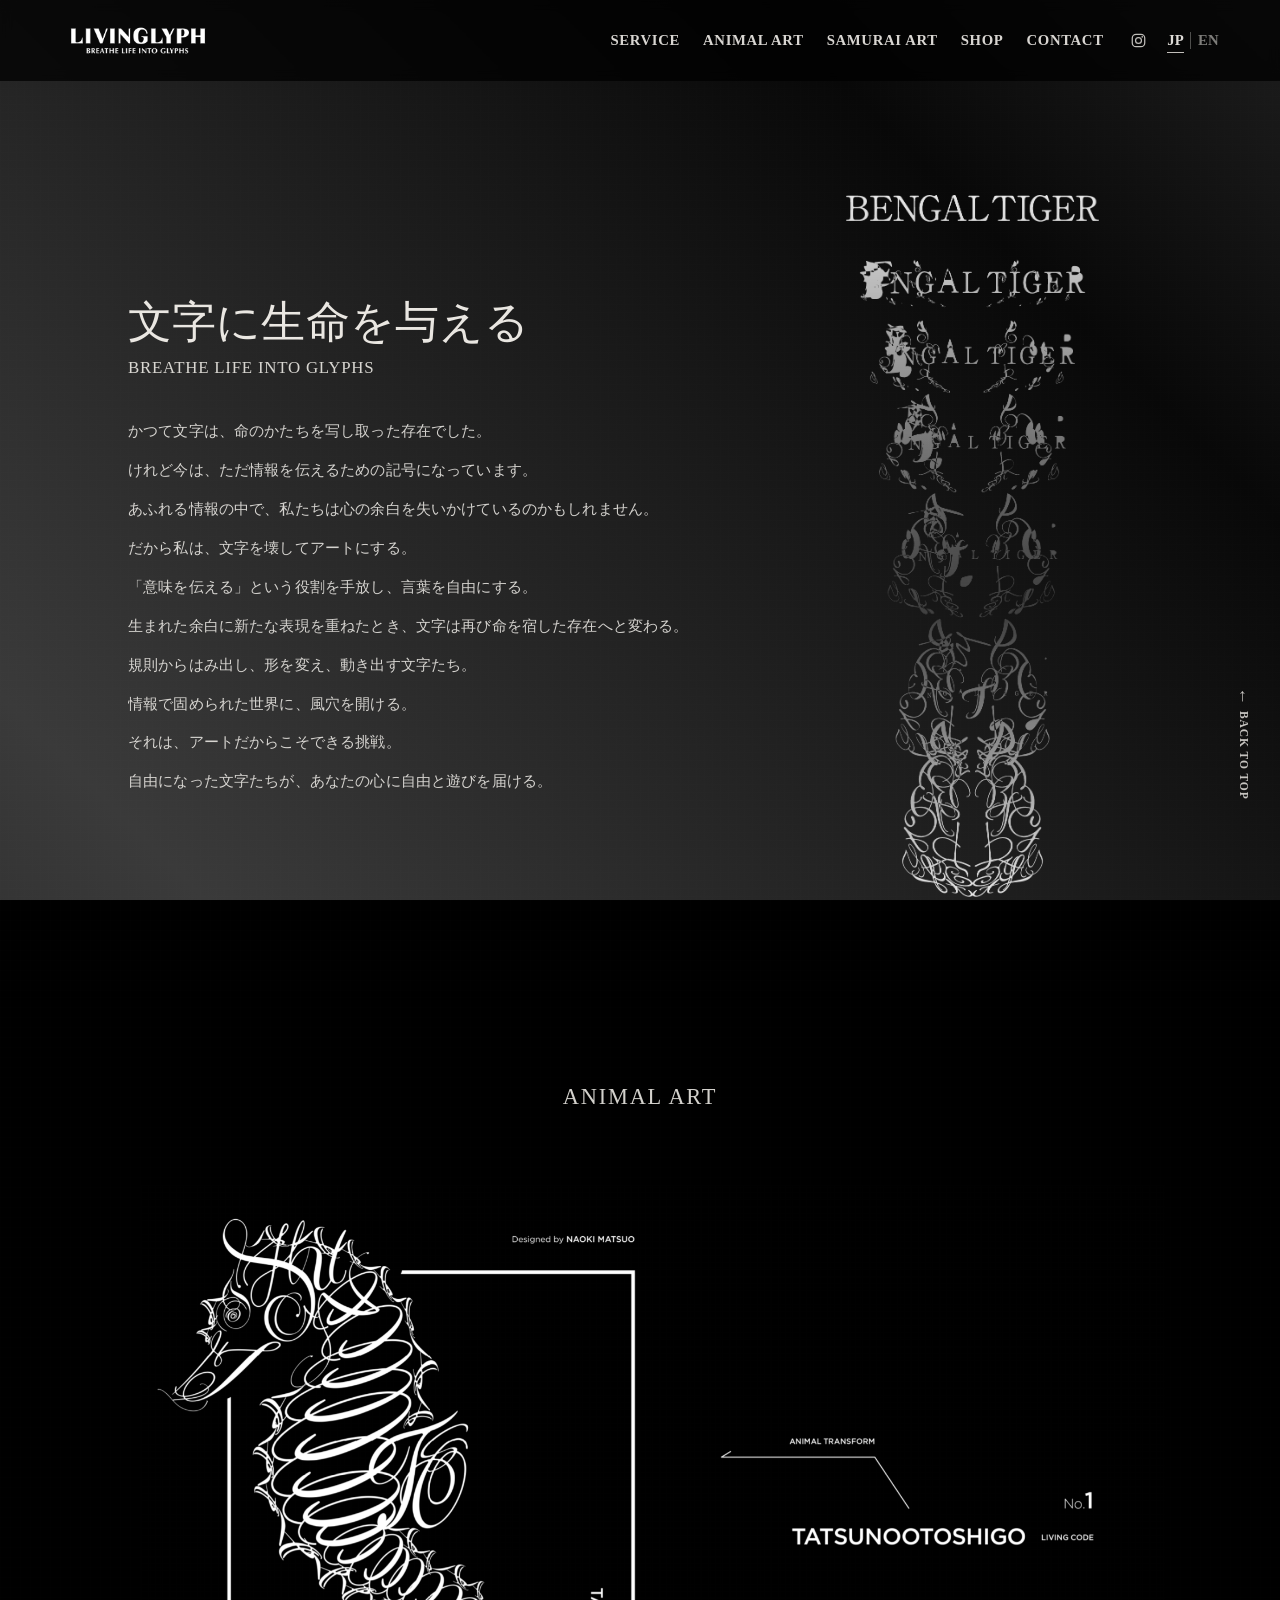
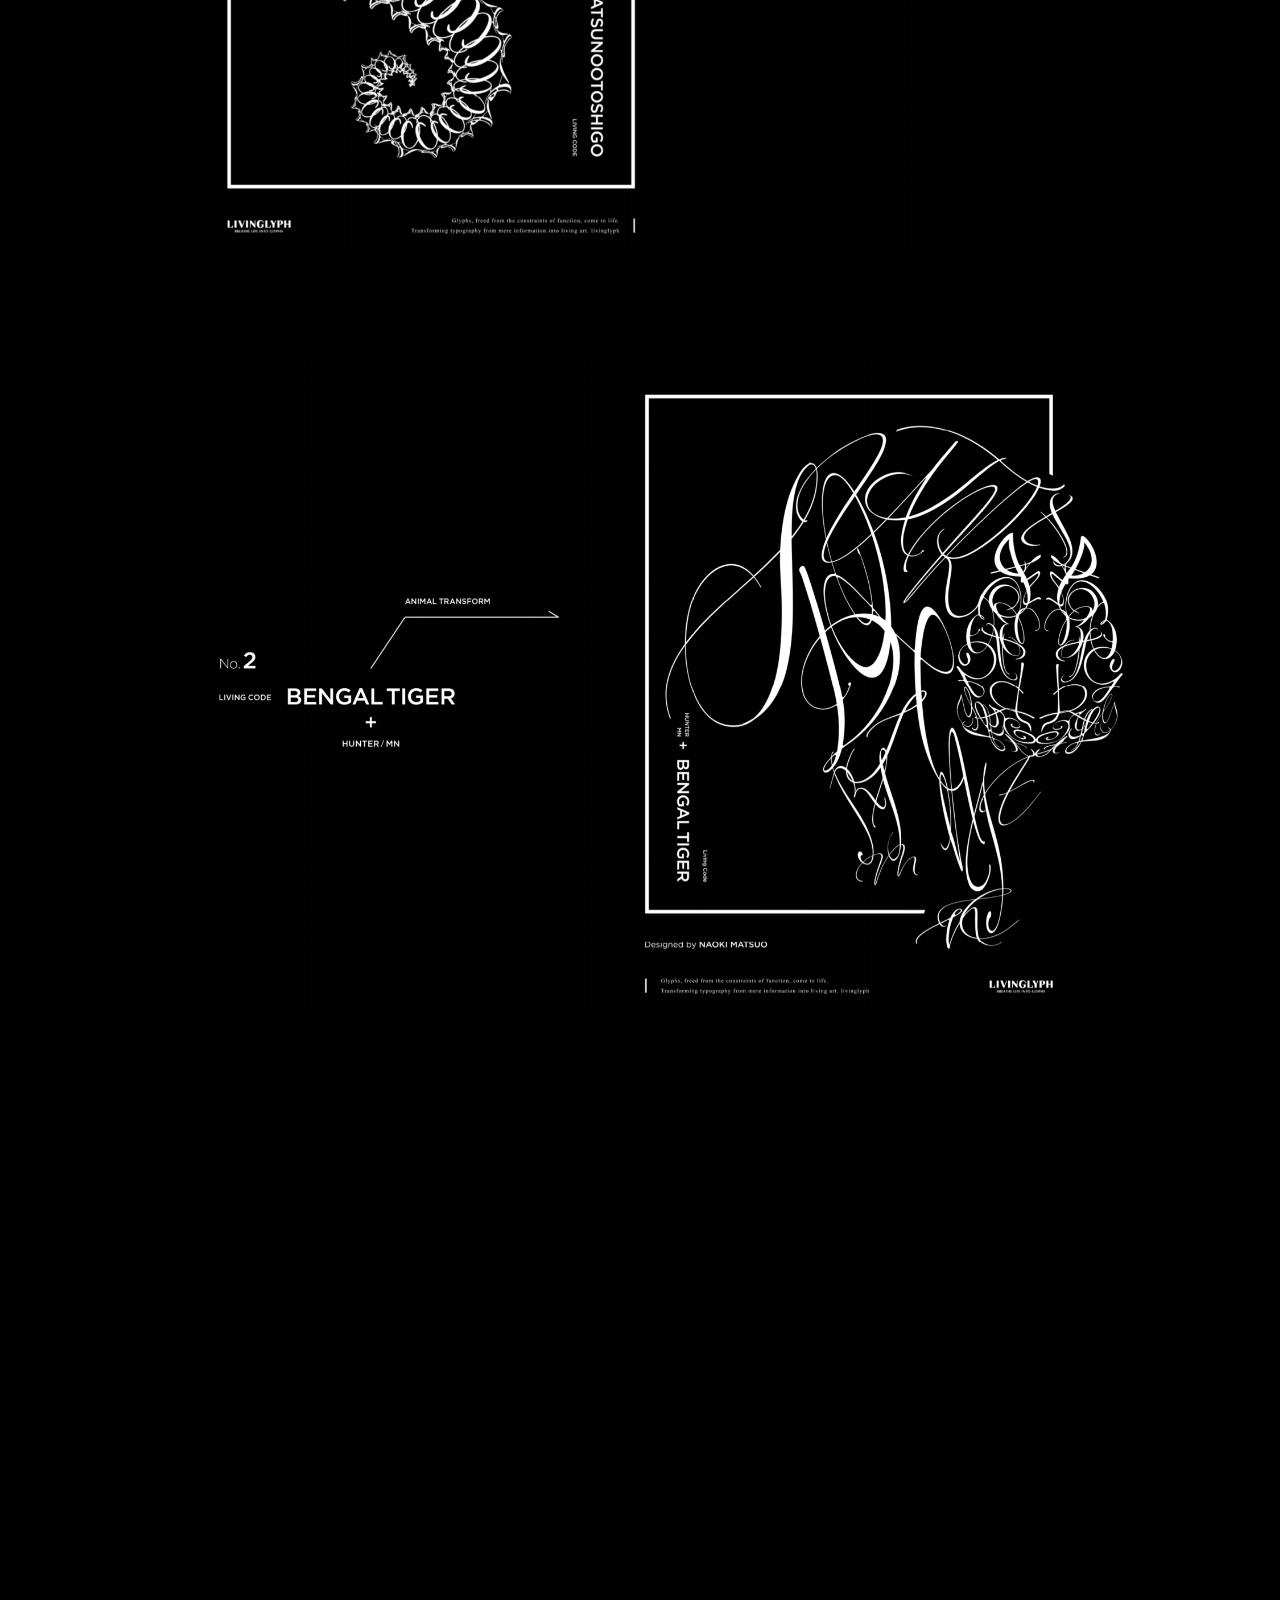
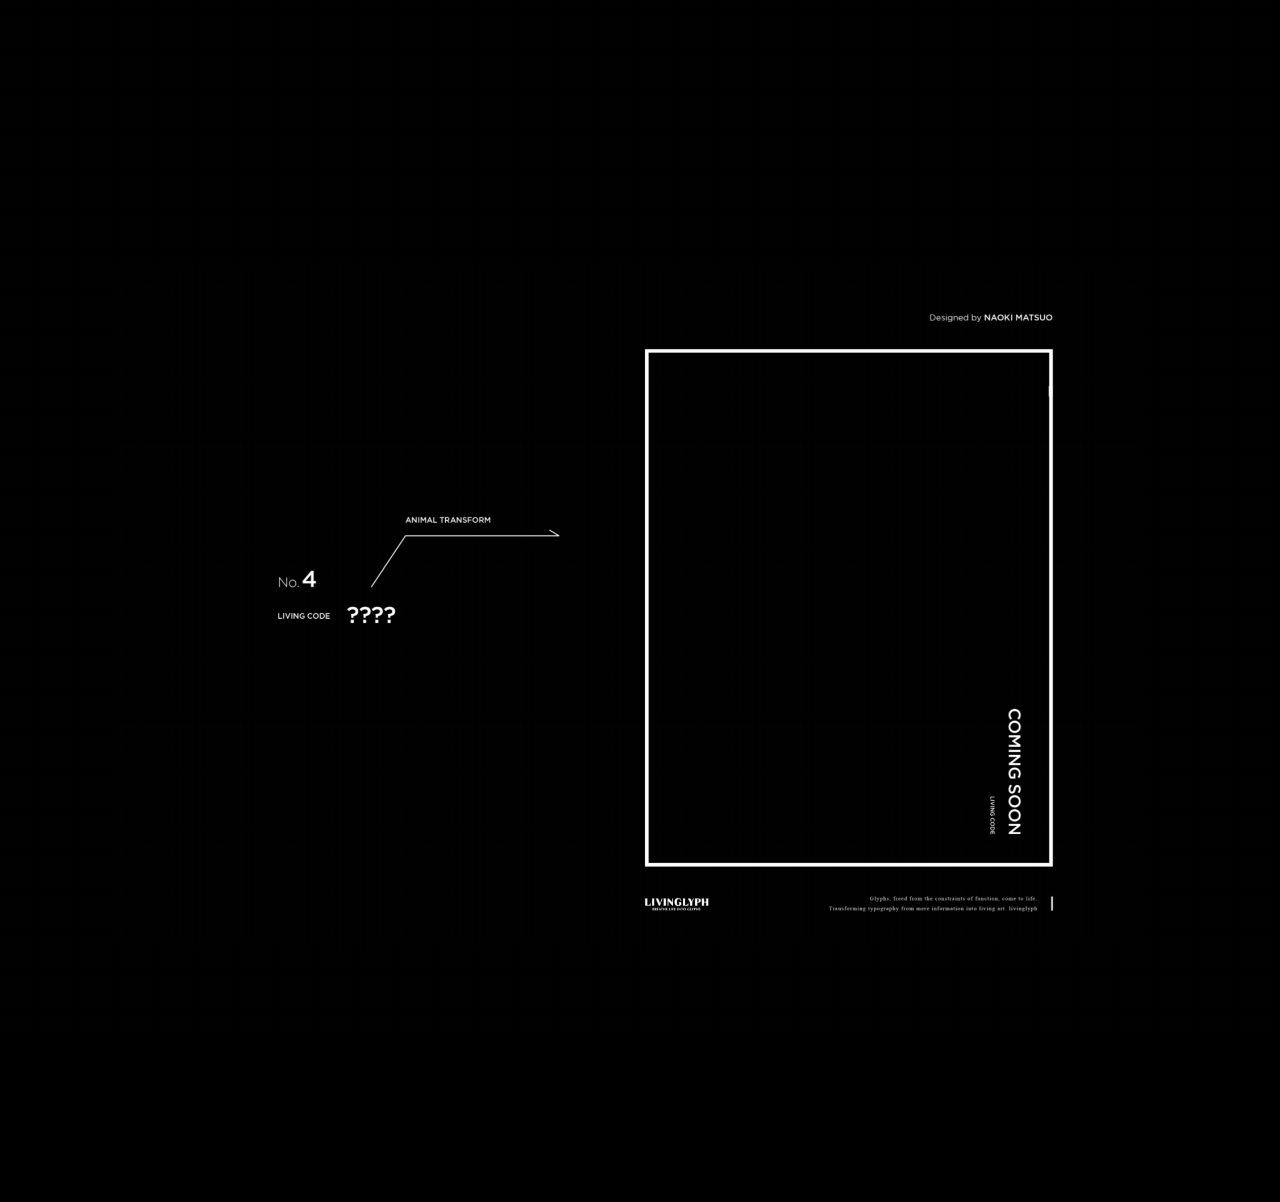
==== commit b44b0474: "Unify glass CTA and link card styling based on contact button" ====
--- a/animal-art/index.html
+++ b/animal-art/index.html
@@ -23,7 +23,7 @@
       rel="stylesheet"
     />
     <link rel="icon" href="../assets/images/livinglyph-logo.png" type="image/png" />
-    <link rel="stylesheet" href="../assets/css/styles.css?v=20260529topbuttons1" />
+    <link rel="stylesheet" href="../assets/css/styles.css?v=20260529glasscta1" />
   </head>
   <body>
     <div class="site-noise" aria-hidden="true"></div>
--- a/assets/css/styles.css
+++ b/assets/css/styles.css
@@ -6,6 +6,7 @@
   --faint: rgba(246, 243, 238, 0.12);
   --glass-bg: rgba(246, 243, 238, 0.1);
   --glass-bg-hover: rgba(246, 243, 238, 0.16);
+  --link-button-radius: 1.5rem;
   --process-label-width: 17.4rem;
   --ease: cubic-bezier(0.19, 1, 0.22, 1);
   --a1-mincho: "A1明朝 M JIS2004 AP", "A1明朝 R JIS2004 AP", "A1明朝", "秀英明朝 L JIS2004",
@@ -666,42 +667,31 @@
 
 .top-actions__card {
   display: grid;
-  min-height: clamp(7.6rem, 9vw, 9.2rem);
+  min-height: clamp(6.6rem, 8vw, 8rem);
   place-items: center;
   gap: 0.58rem;
-  padding: clamp(1.35rem, 2vw, 1.9rem) clamp(1.6rem, 3vw, 2.6rem);
-  border: 1px solid rgba(246, 243, 238, 0.18);
-  border-radius: 999px;
-  background:
-    linear-gradient(135deg, rgba(255, 255, 255, 0.105), rgba(255, 255, 255, 0.035));
-  box-shadow:
-    0 1.25rem 3.5rem rgba(0, 0, 0, 0.34),
-    inset 0 1px 0 rgba(255, 255, 255, 0.12),
-    inset 0 -1px 0 rgba(255, 255, 255, 0.04);
+  padding: clamp(1.15rem, 1.7vw, 1.55rem) clamp(1.5rem, 2.6vw, 2.25rem);
+  border: 1px solid rgba(246, 243, 238, 0.46);
+  border-radius: 1.5rem;
+  background: transparent;
+  box-shadow: none;
   color: inherit;
   text-align: center;
-  -webkit-backdrop-filter: blur(16px) saturate(1.12);
-  backdrop-filter: blur(16px) saturate(1.12);
+  -webkit-backdrop-filter: none;
+  backdrop-filter: none;
   transition:
     background-color 360ms var(--ease),
     border-color 360ms var(--ease),
-    box-shadow 360ms var(--ease),
-    opacity 360ms var(--ease),
-    transform 360ms var(--ease);
+    color 360ms var(--ease),
+    opacity 360ms var(--ease);
 }
 
 .top-actions__card:hover,
 .top-actions__card:focus-visible {
-  border-color: rgba(246, 243, 238, 0.26);
-  background:
-    linear-gradient(135deg, rgba(255, 255, 255, 0.135), rgba(255, 255, 255, 0.05));
-  box-shadow:
-    0 1.55rem 4rem rgba(0, 0, 0, 0.38),
-    inset 0 1px 0 rgba(255, 255, 255, 0.16),
-    inset 0 -1px 0 rgba(255, 255, 255, 0.05);
+  border-color: rgba(246, 243, 238, 0.75);
+  background: rgba(255, 255, 255, 0.045);
   opacity: 1;
   outline: 0;
-  transform: translateY(-1px);
 }
 
 .top-actions__card h3 {
@@ -4933,6 +4923,63 @@
   outline-offset: 4px;
 }
 
+.glass-cta,
+.glass-link-card {
+  display: inline-flex;
+  min-width: min(100%, 13.5rem);
+  min-height: 3.25rem;
+  align-items: center;
+  justify-content: center;
+  padding: 0 2rem;
+  border: 0;
+  border-radius: var(--link-button-radius);
+  background:
+    linear-gradient(135deg, rgba(255, 255, 255, 0.16), rgba(255, 255, 255, 0.07));
+  box-shadow:
+    0 0.75rem 2rem rgba(0, 0, 0, 0.3),
+    inset 0 1px 0 rgba(255, 255, 255, 0.18),
+    inset 0 -1px 0 rgba(255, 255, 255, 0.05);
+  color: rgba(246, 243, 238, 0.94);
+  text-decoration: none;
+  letter-spacing: 0.16em;
+  -webkit-backdrop-filter: blur(18px) saturate(1.2);
+  backdrop-filter: blur(18px) saturate(1.2);
+  transition:
+    background-color 280ms var(--ease),
+    box-shadow 280ms var(--ease),
+    color 280ms var(--ease),
+    opacity 280ms var(--ease),
+    transform 280ms var(--ease);
+}
+
+.glass-cta:hover,
+.glass-cta:focus-visible,
+.glass-link-card:hover,
+.glass-link-card:focus-visible {
+  background:
+    linear-gradient(135deg, rgba(255, 255, 255, 0.18), rgba(255, 255, 255, 0.08));
+  box-shadow:
+    0 0.875rem 2.125rem rgba(0, 0, 0, 0.38),
+    inset 0 1px 0 rgba(255, 255, 255, 0.16),
+    inset 0 -1px 0 rgba(255, 255, 255, 0.05);
+  color: #fff;
+  opacity: 1;
+  transform: translateY(-1px);
+}
+
+.top-actions__card.glass-link-card {
+  display: grid;
+  width: 100%;
+  min-height: clamp(6.6rem, 8vw, 8rem);
+  padding: clamp(1.15rem, 1.7vw, 1.55rem) clamp(1.5rem, 2.6vw, 2.25rem);
+  place-items: center;
+  gap: 0.58rem;
+}
+
+.top-actions__card.glass-link-card p {
+  max-width: 26rem;
+}
+
 .works-page + .site-footer {
   position: relative;
   z-index: 10;
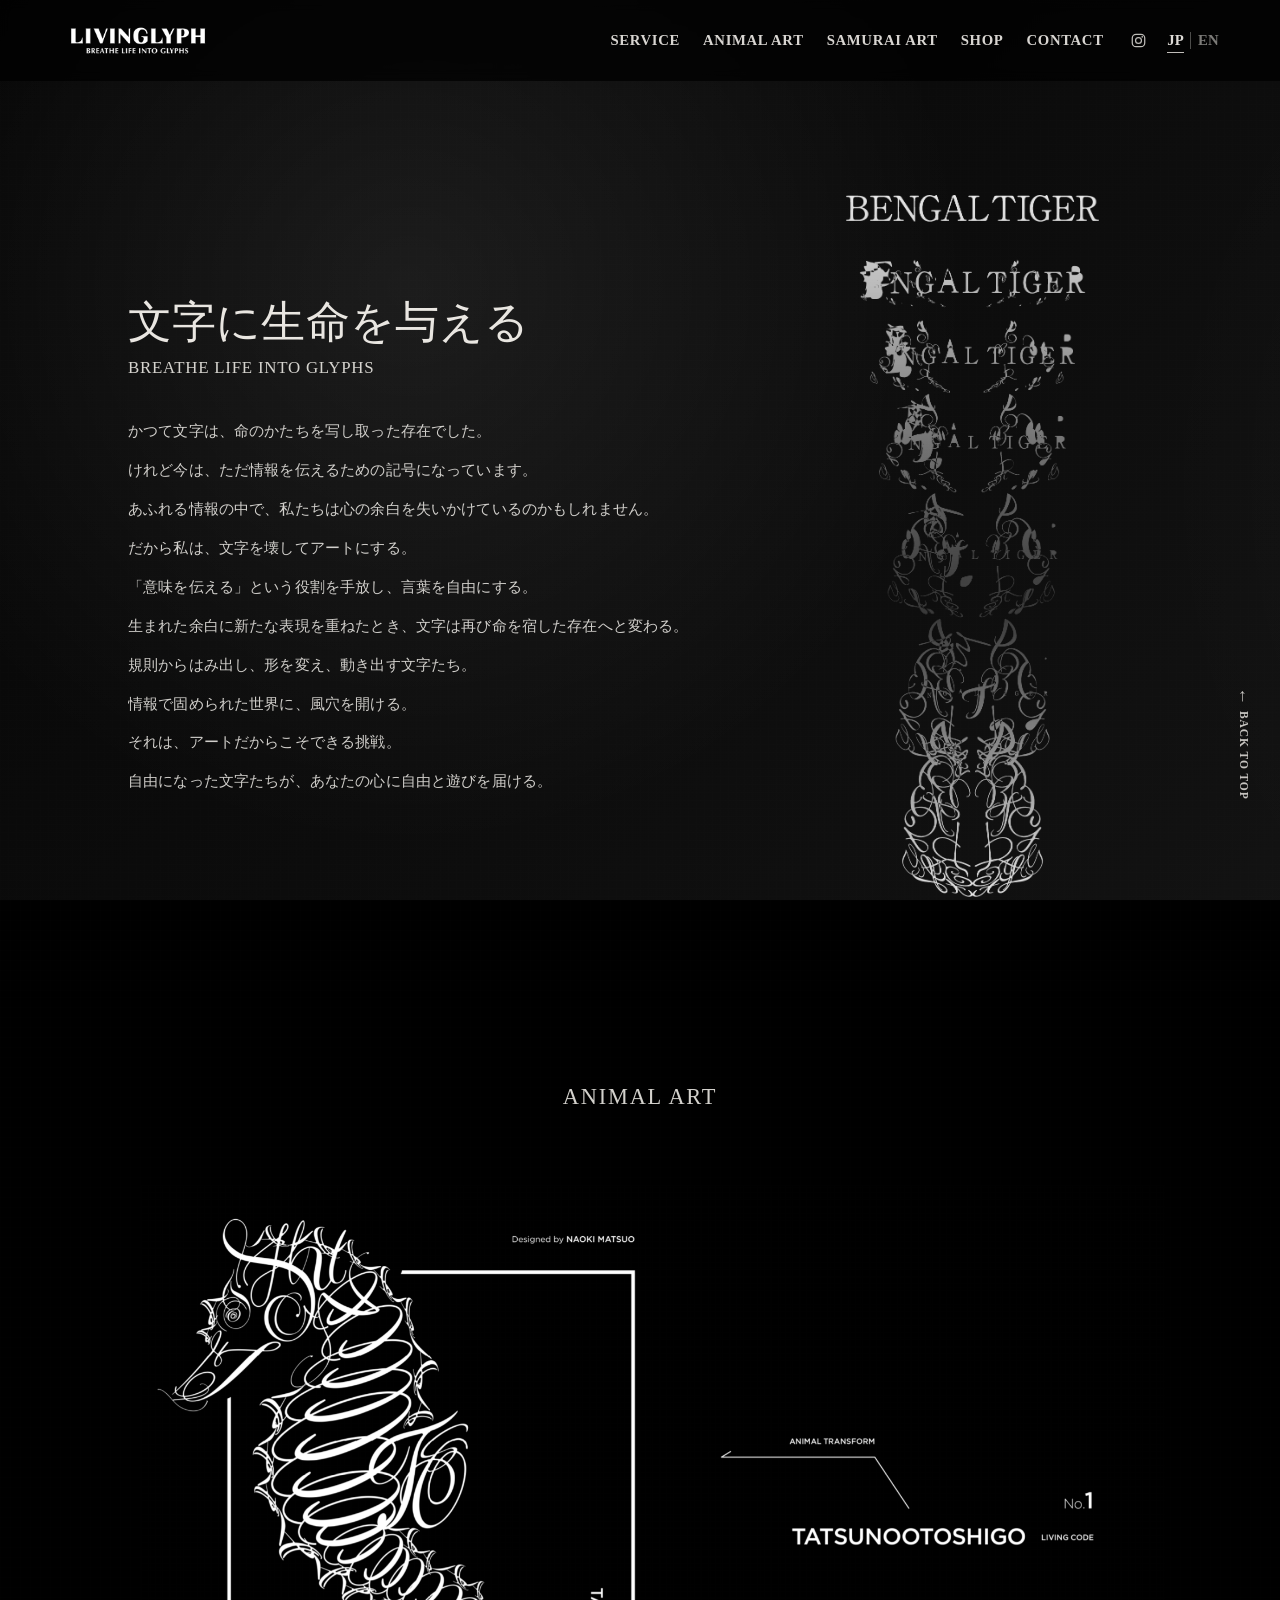
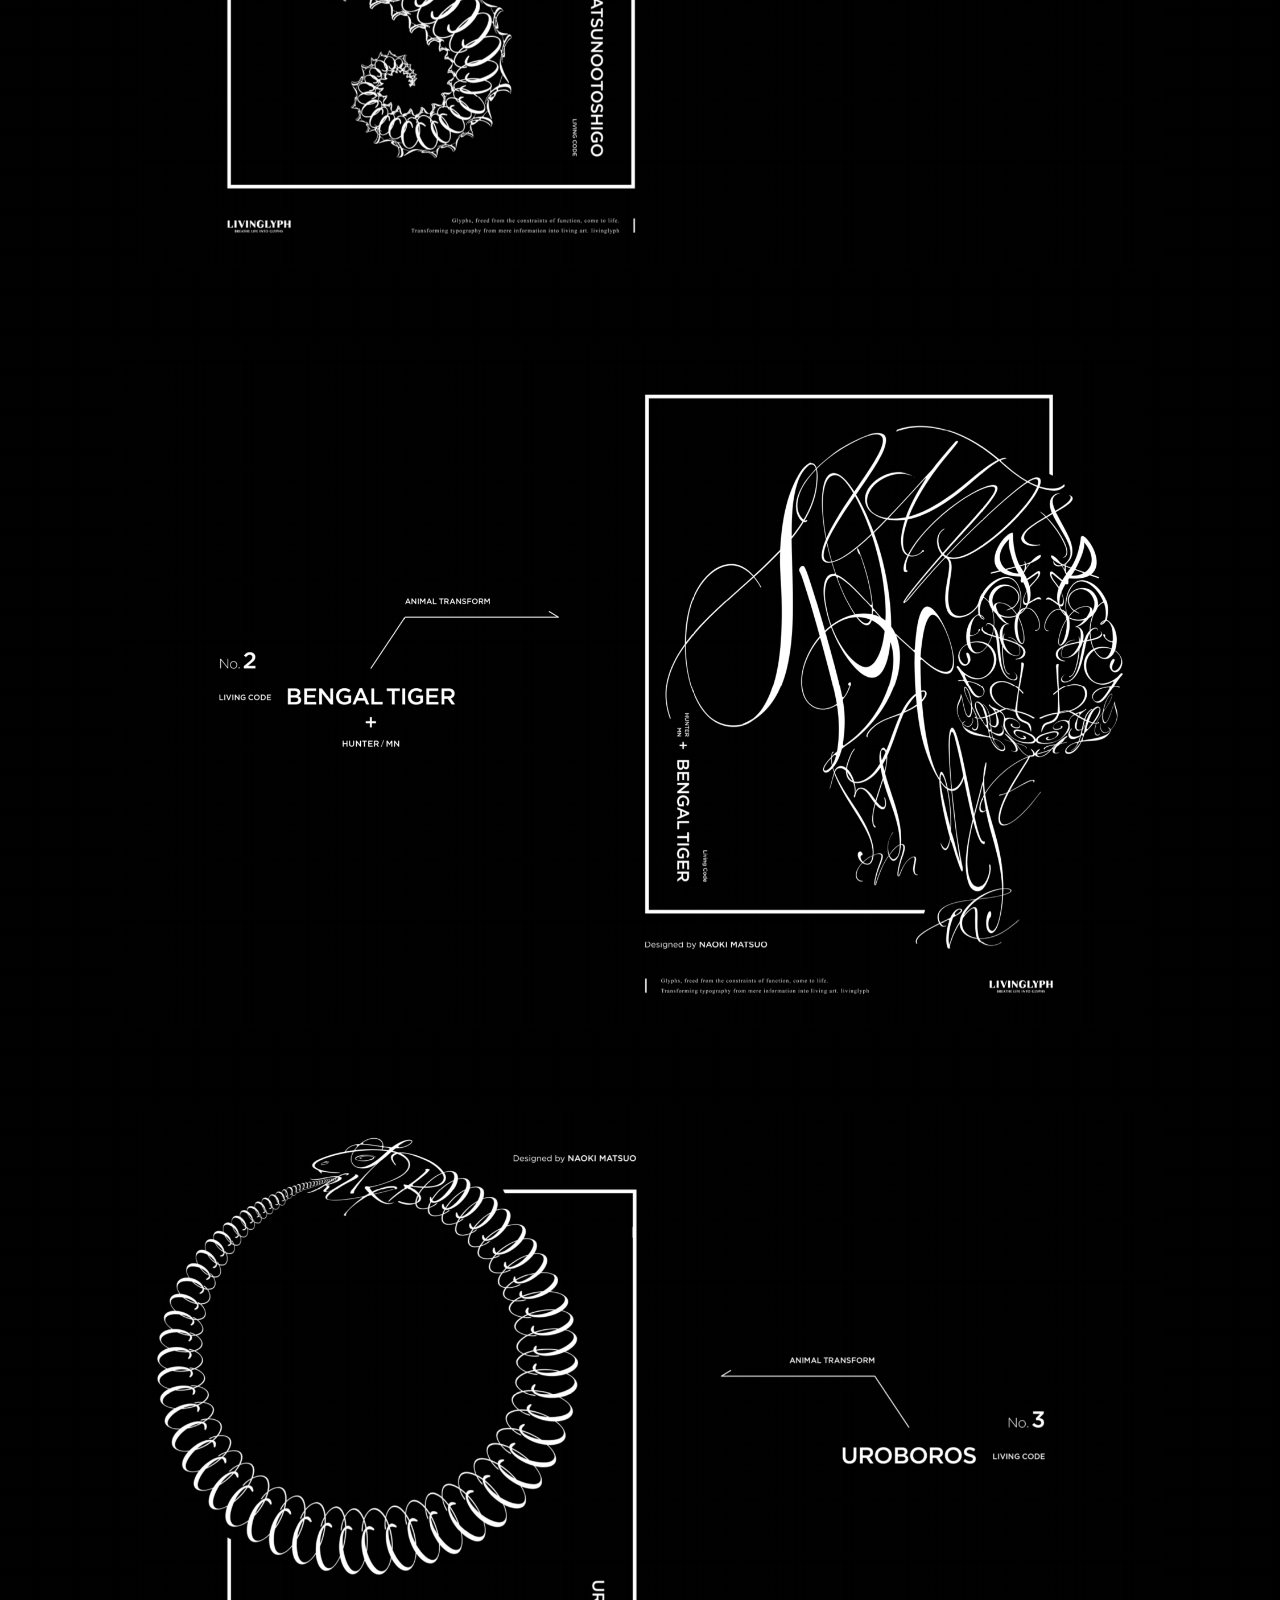
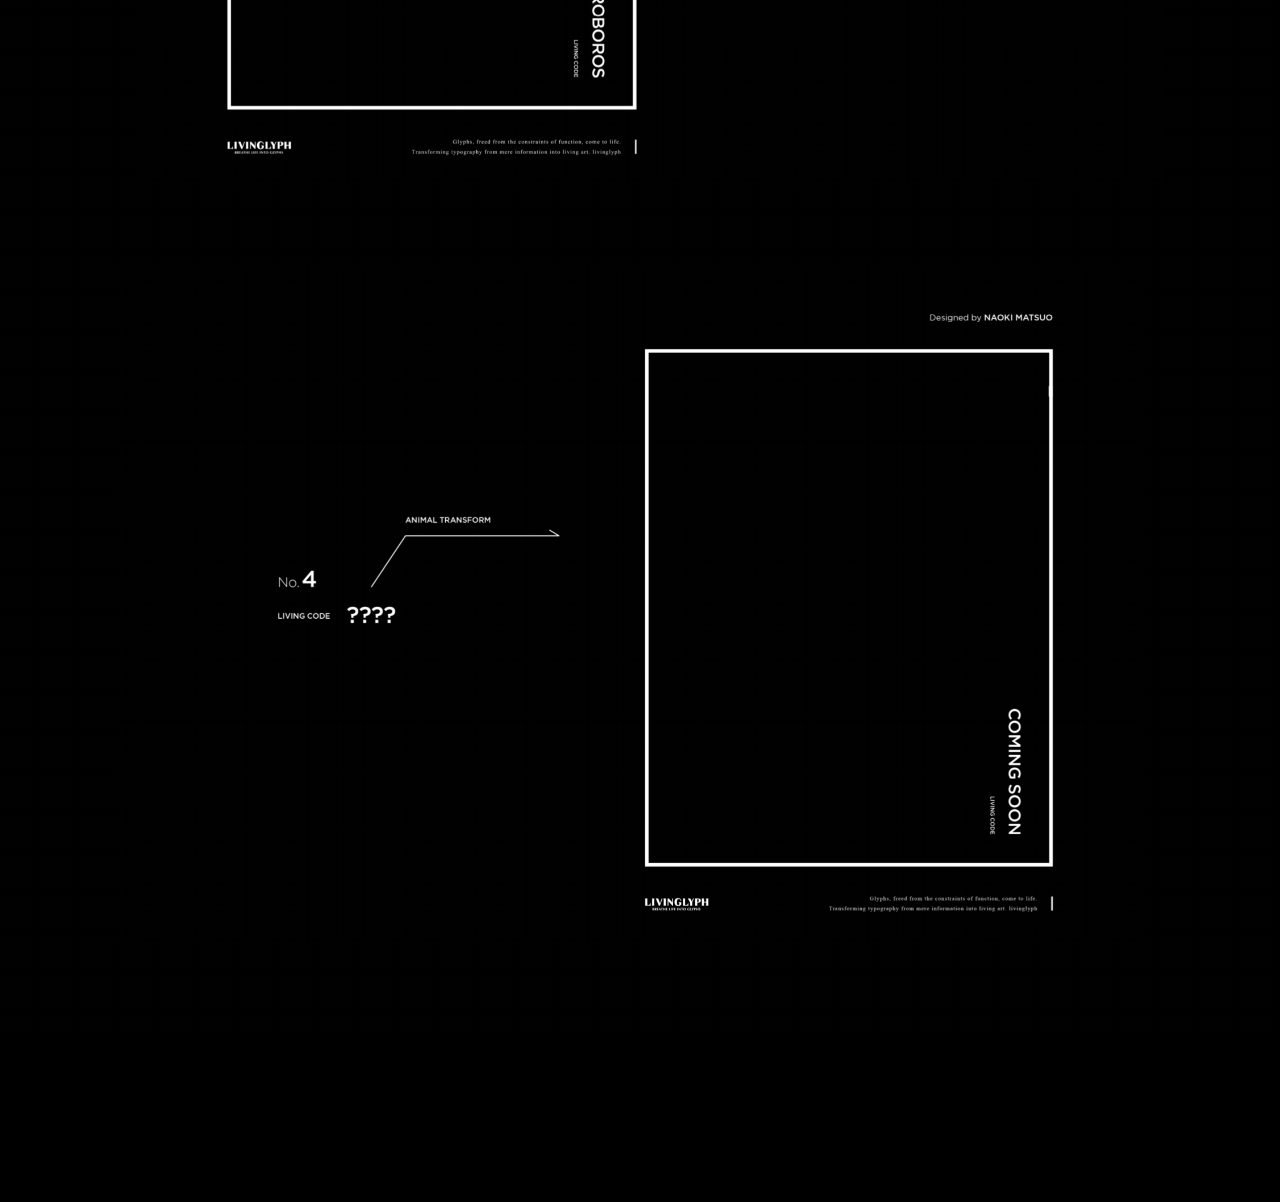
==== commit b98a63b5: "Update service hero image and background continuity" ====
--- a/animal-art/index.html
+++ b/animal-art/index.html
@@ -23,7 +23,7 @@
       rel="stylesheet"
     />
     <link rel="icon" href="../assets/images/livinglyph-logo.png" type="image/png" />
-    <link rel="stylesheet" href="../assets/css/styles.css?v=20260529glasscta1" />
+    <link rel="stylesheet" href="../assets/css/styles.css?v=20260529serviceimage1" />
   </head>
   <body>
     <div class="site-noise" aria-hidden="true"></div>
--- a/assets/css/styles.css
+++ b/assets/css/styles.css
@@ -49,18 +49,16 @@
   content: "";
   opacity: 1;
   background:
+    radial-gradient(circle at 20% 20%, rgba(255, 255, 255, 0.08), transparent 28%),
+    radial-gradient(circle at 80% 30%, rgba(255, 255, 255, 0.045), transparent 32%),
     linear-gradient(
-      45deg,
-      #000000,
-      #141414,
-      #3a3a3a,
-      #080808,
-      #444444,
-      #1a1a1a,
-      #000000
+      135deg,
+      #050505 0%,
+      #111111 42%,
+      #2a2a2a 100%
     );
-  background-size: 400% 400%;
-  animation: livinglyphGradientShift 12s ease infinite;
+  background-size: 160% 160%, 180% 180%, 220% 220%;
+  animation: livinglyphGradientShift 18s ease-in-out infinite alternate;
 }
 
 body:has(.works-page)::before {
@@ -3638,6 +3636,7 @@
 
 .works-page .process,
 .service-hero,
+.service-showcase,
 .service-section,
 .service-final,
 .works-gallery,
@@ -3664,6 +3663,7 @@
 }
 
 .service-hero__inner,
+.service-showcase__figure,
 .service-section-heading,
 .service-section > h2,
 .service-card-grid,
@@ -3789,8 +3789,9 @@
 
 .service-hero {
   display: grid;
-  min-height: clamp(34rem, 62svh, 46rem);
+  min-height: clamp(31rem, 58svh, 42rem);
   align-items: center;
+  background: transparent;
   text-align: center;
 }
 
@@ -3841,6 +3842,53 @@
 .service-hero__body {
   width: min(100%, 50rem);
   margin-top: clamp(1.5rem, 2.5vw, 2.2rem);
+}
+
+.service-showcase {
+  width: 100vw;
+  margin-left: calc(50% - 50vw);
+  margin-right: calc(50% - 50vw);
+  padding: 0 0 clamp(5rem, 9vw, 8rem);
+  overflow: hidden;
+  background: transparent;
+}
+
+.service-showcase__figure {
+  width: 100%;
+  max-width: none;
+  overflow: hidden;
+  background: transparent;
+}
+
+.service-showcase__image {
+  display: block;
+  width: 100%;
+  height: 720px;
+  object-fit: cover;
+  object-position: center center;
+}
+
+.service-showcase + .service-create {
+  padding-top: clamp(4.5rem, 8vw, 7rem);
+}
+
+@media (max-width: 1024px) {
+  .service-showcase__image {
+    height: 620px;
+  }
+}
+
+@media (max-width: 768px) {
+  .service-showcase__image {
+    height: auto;
+    object-fit: contain;
+  }
+}
+
+@media (max-width: 480px) {
+  .service-showcase__image {
+    height: auto;
+  }
 }
 
 .service-hero__actions {
@@ -5140,6 +5188,10 @@
     padding-top: clamp(6.8rem, 13vw, 8.2rem);
   }
 
+  .service-showcase {
+    padding: 0 0 clamp(4.8rem, 10vw, 6.4rem);
+  }
+
   .works-page .process-flow {
     grid-template-columns: 1fr;
     gap: clamp(1.4rem, 4vw, 2.2rem);
@@ -5299,10 +5351,19 @@
   .service-hero {
     min-height: auto;
     padding-top: clamp(5rem, 16vw, 6.2rem);
+    padding-bottom: clamp(3.8rem, 12vw, 5rem);
   }
 
   .service-hero h1 {
     font-size: clamp(2.8rem, 16vw, 4.6rem);
+  }
+
+  .service-showcase {
+    padding-bottom: clamp(4.5rem, 13vw, 6rem);
+  }
+
+  .service-showcase__image {
+    object-position: center center;
   }
 
   .service-card-grid,
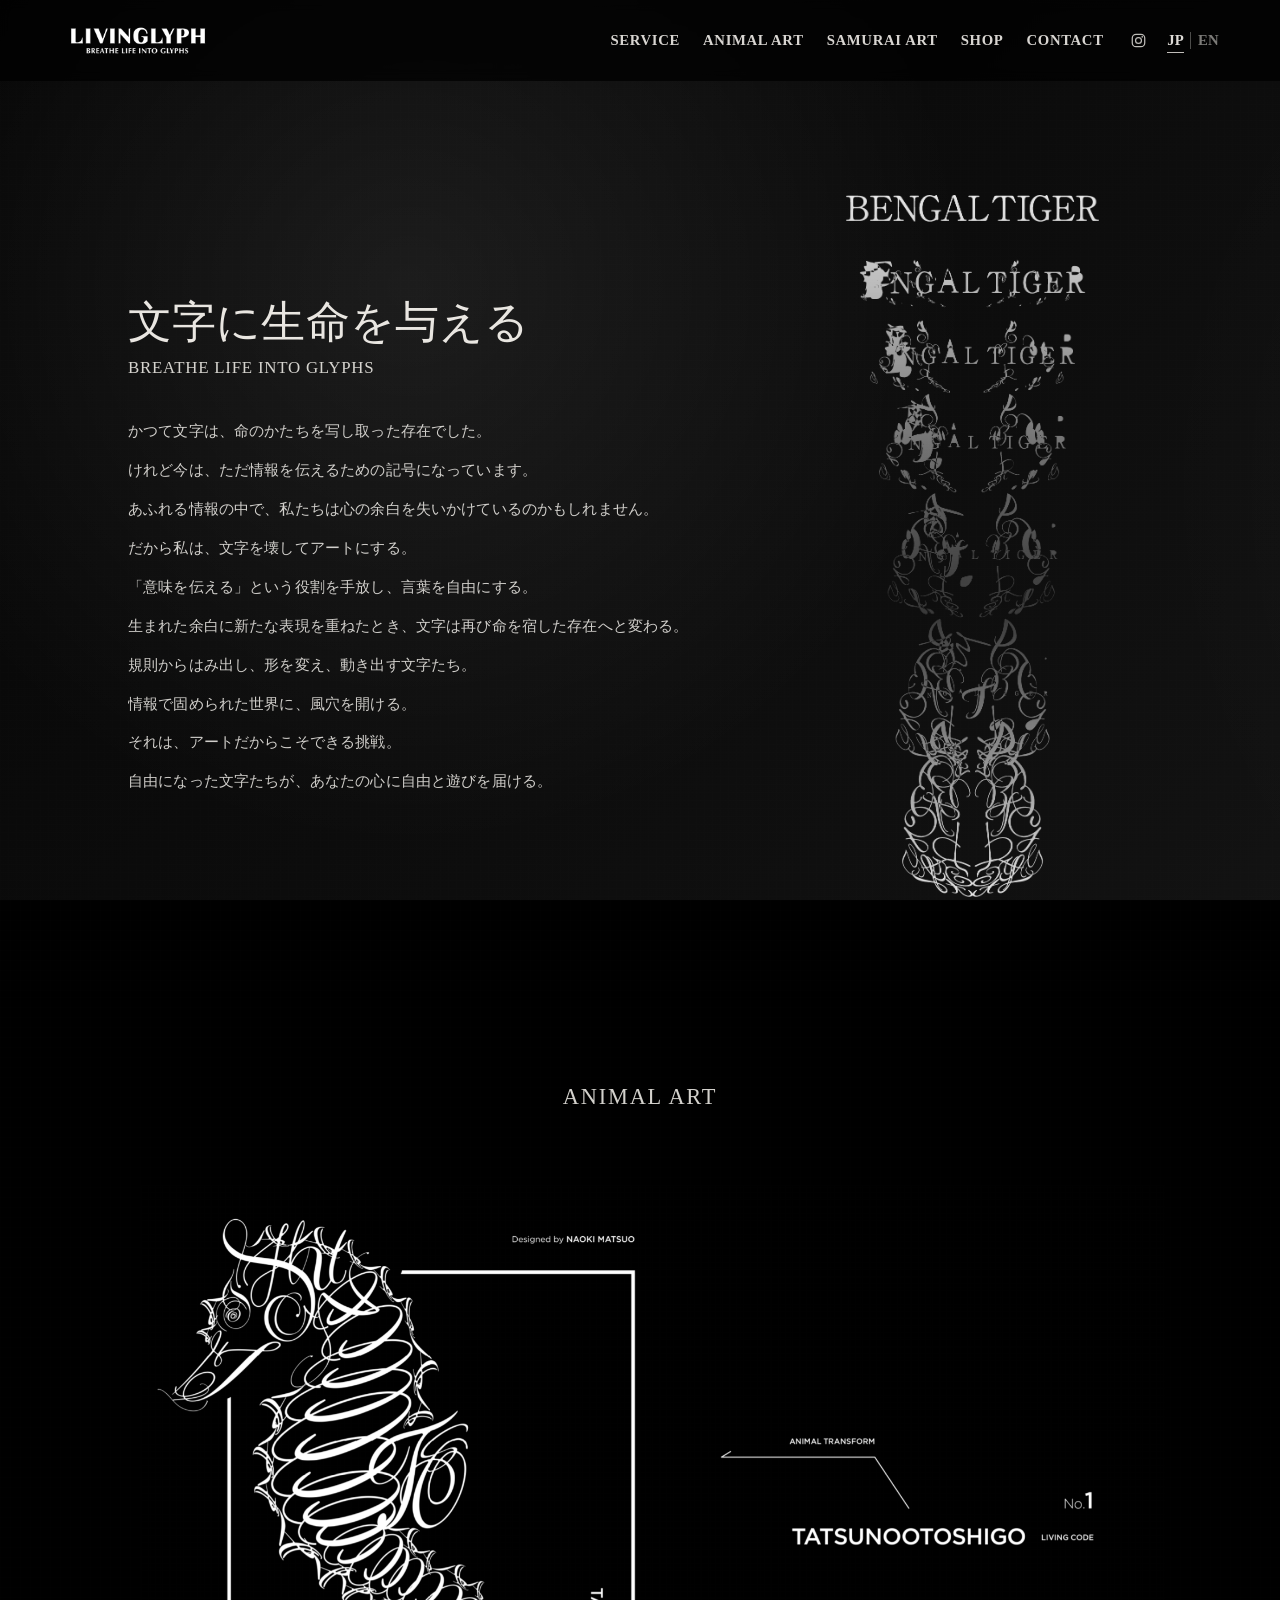
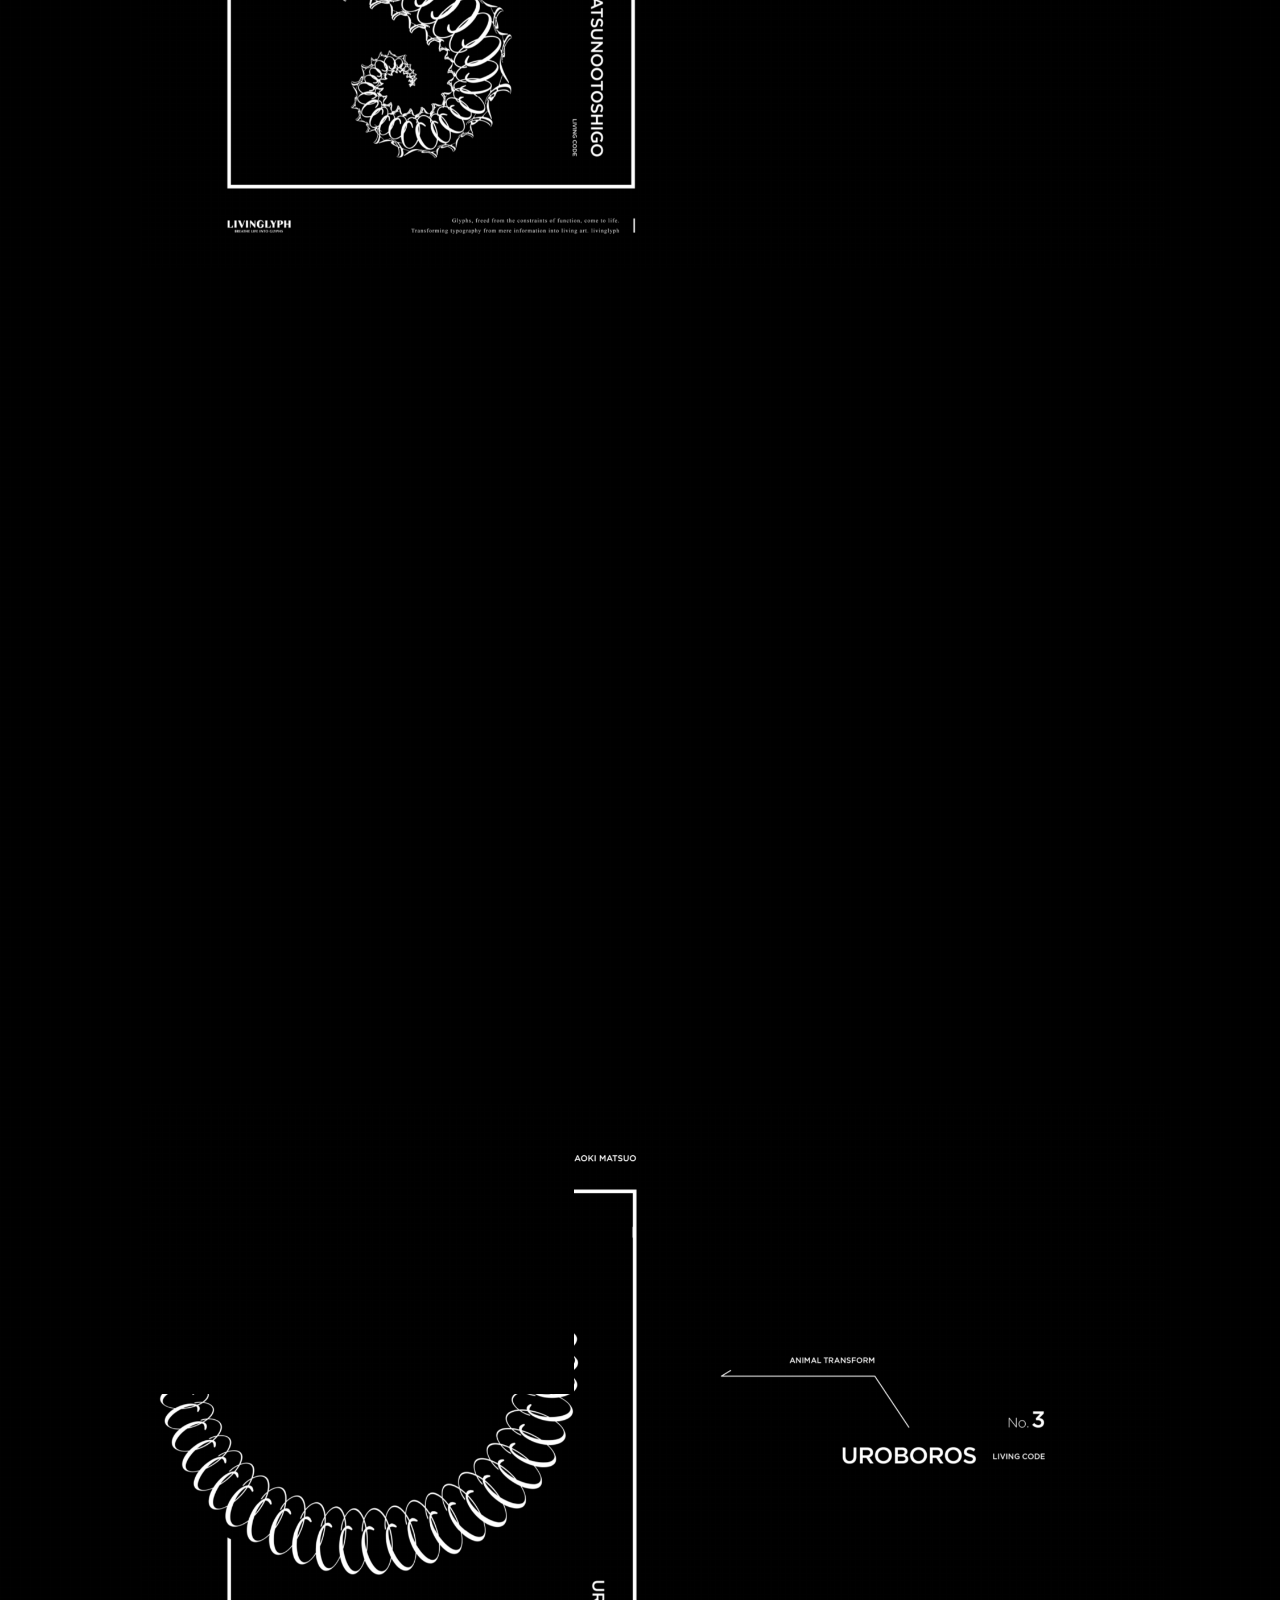
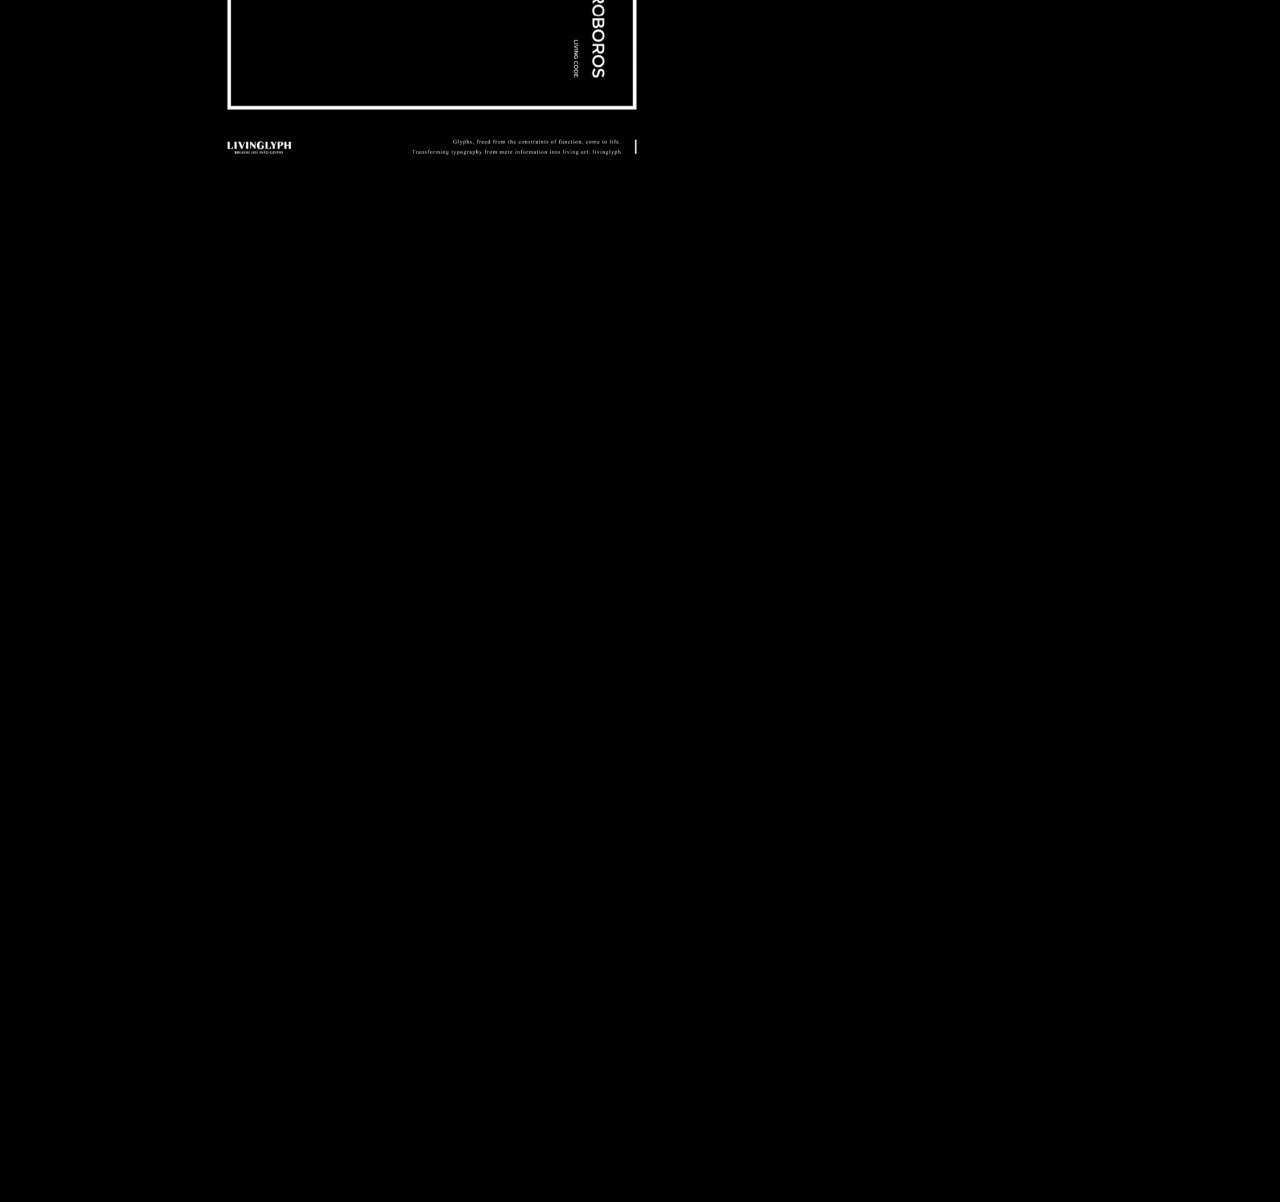
==== commit 5e8a9bfc: "Adjust top profile image alignment" ====
--- a/animal-art/index.html
+++ b/animal-art/index.html
@@ -23,7 +23,7 @@
       rel="stylesheet"
     />
     <link rel="icon" href="../assets/images/livinglyph-logo.png" type="image/png" />
-    <link rel="stylesheet" href="../assets/css/styles.css?v=20260529serviceimage1" />
+    <link rel="stylesheet" href="../assets/css/styles.css?v=20260529profileimage1" />
   </head>
   <body>
     <div class="site-noise" aria-hidden="true"></div>
--- a/assets/css/styles.css
+++ b/assets/css/styles.css
@@ -852,7 +852,7 @@
   display: grid;
   grid-template-columns: minmax(0, 0.92fr) minmax(18rem, 0.86fr);
   gap: clamp(3rem, 7vw, 7.2rem);
-  align-items: center;
+  align-items: start;
   width: min(100%, 74rem);
   margin-inline: auto;
 }
@@ -941,7 +941,8 @@
 }
 
 .profile-portrait {
-  margin: 0;
+  align-self: start;
+  margin: calc(clamp(1.45rem, 2.2vw, 2rem) + clamp(1.8rem, 3vw, 2.6rem)) 0 0;
 }
 
 .profile-image-wrap {
@@ -5168,6 +5169,7 @@
 
   .profile-portrait {
     order: -1;
+    margin-top: 0;
   }
 
   .profile-copy {
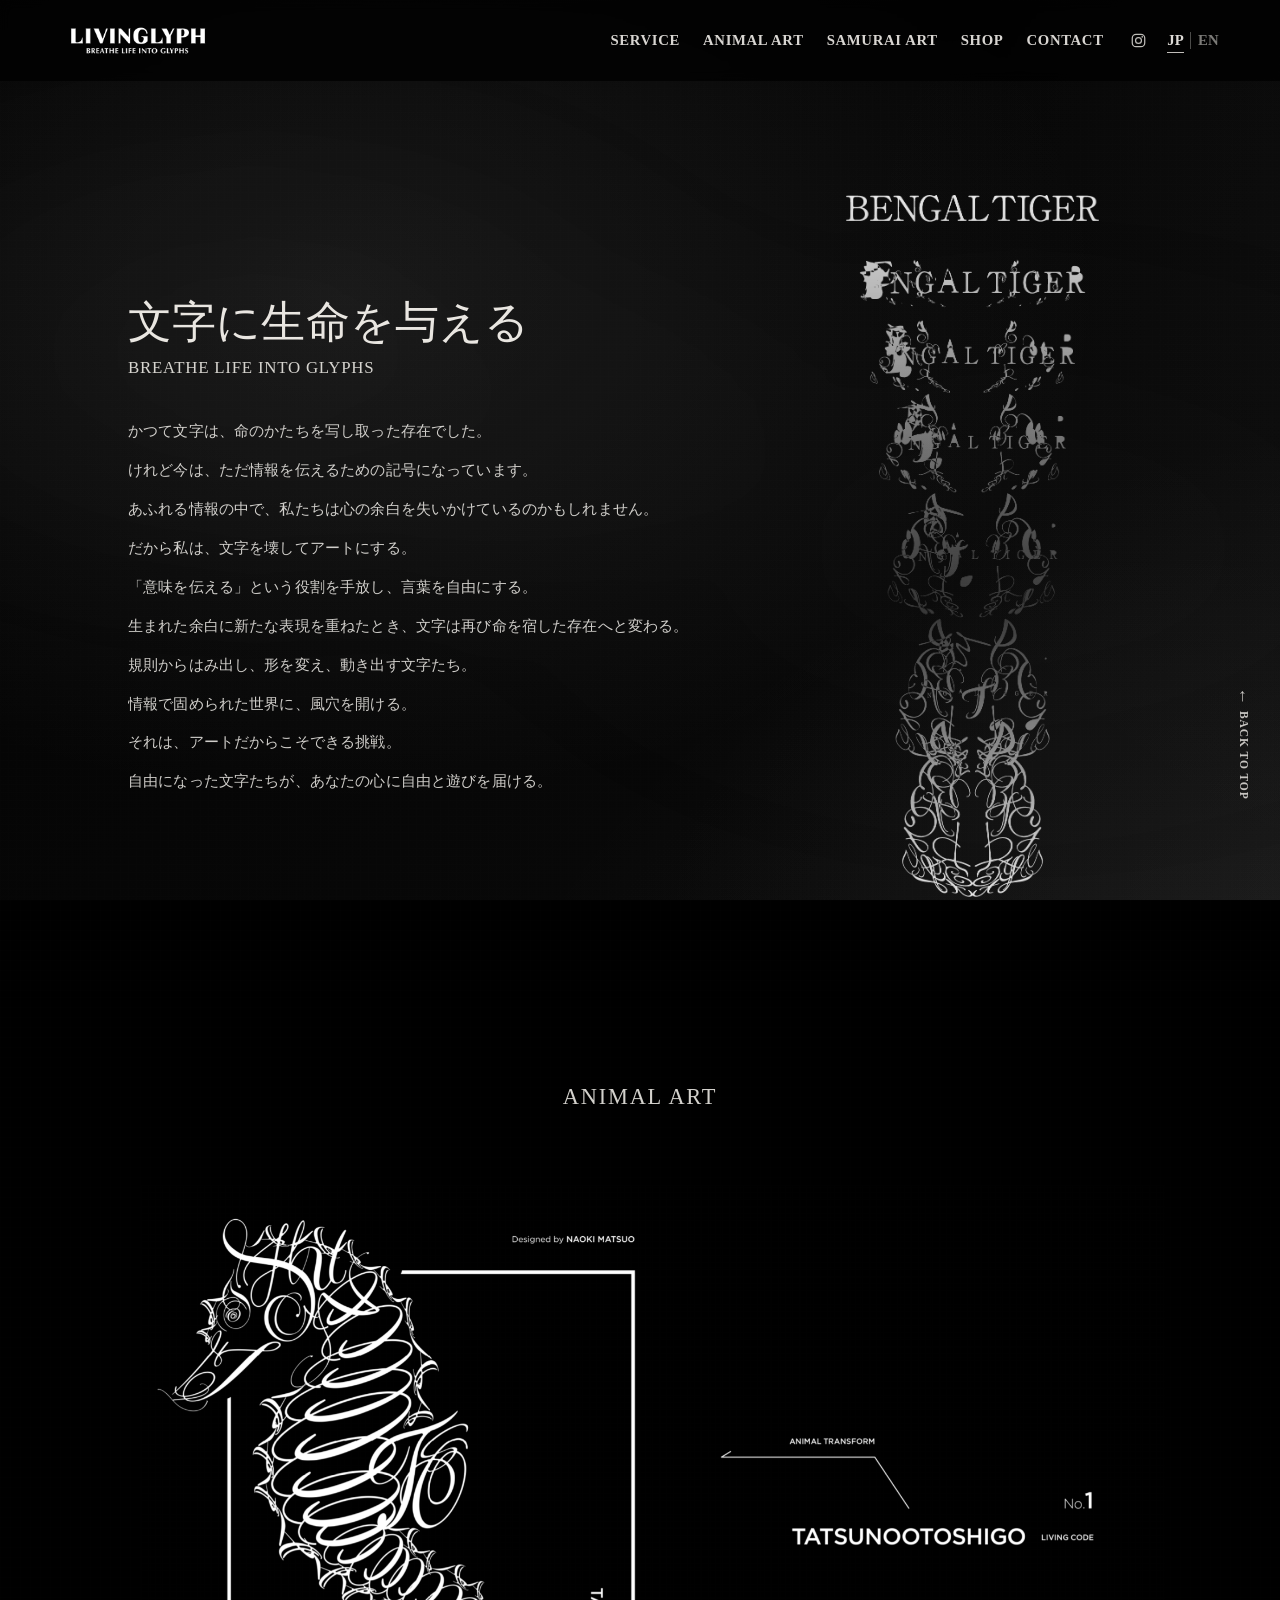
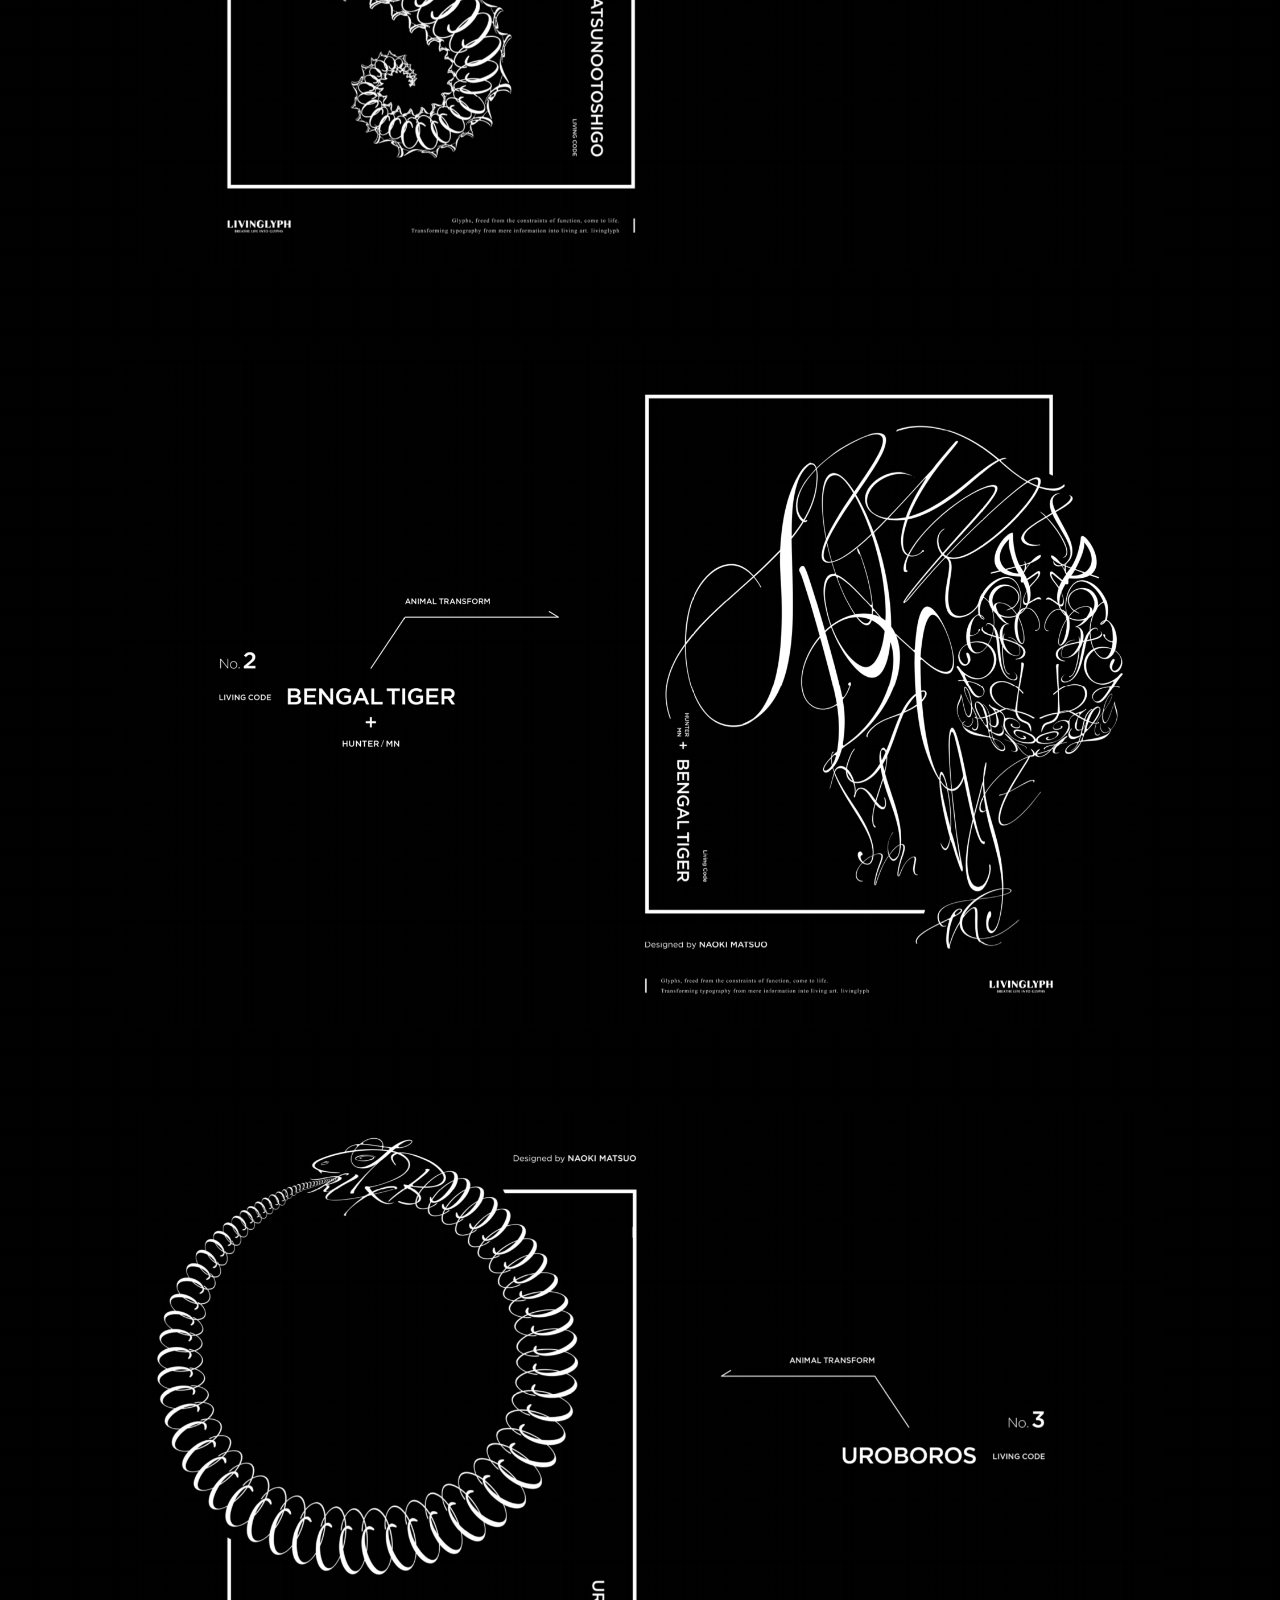
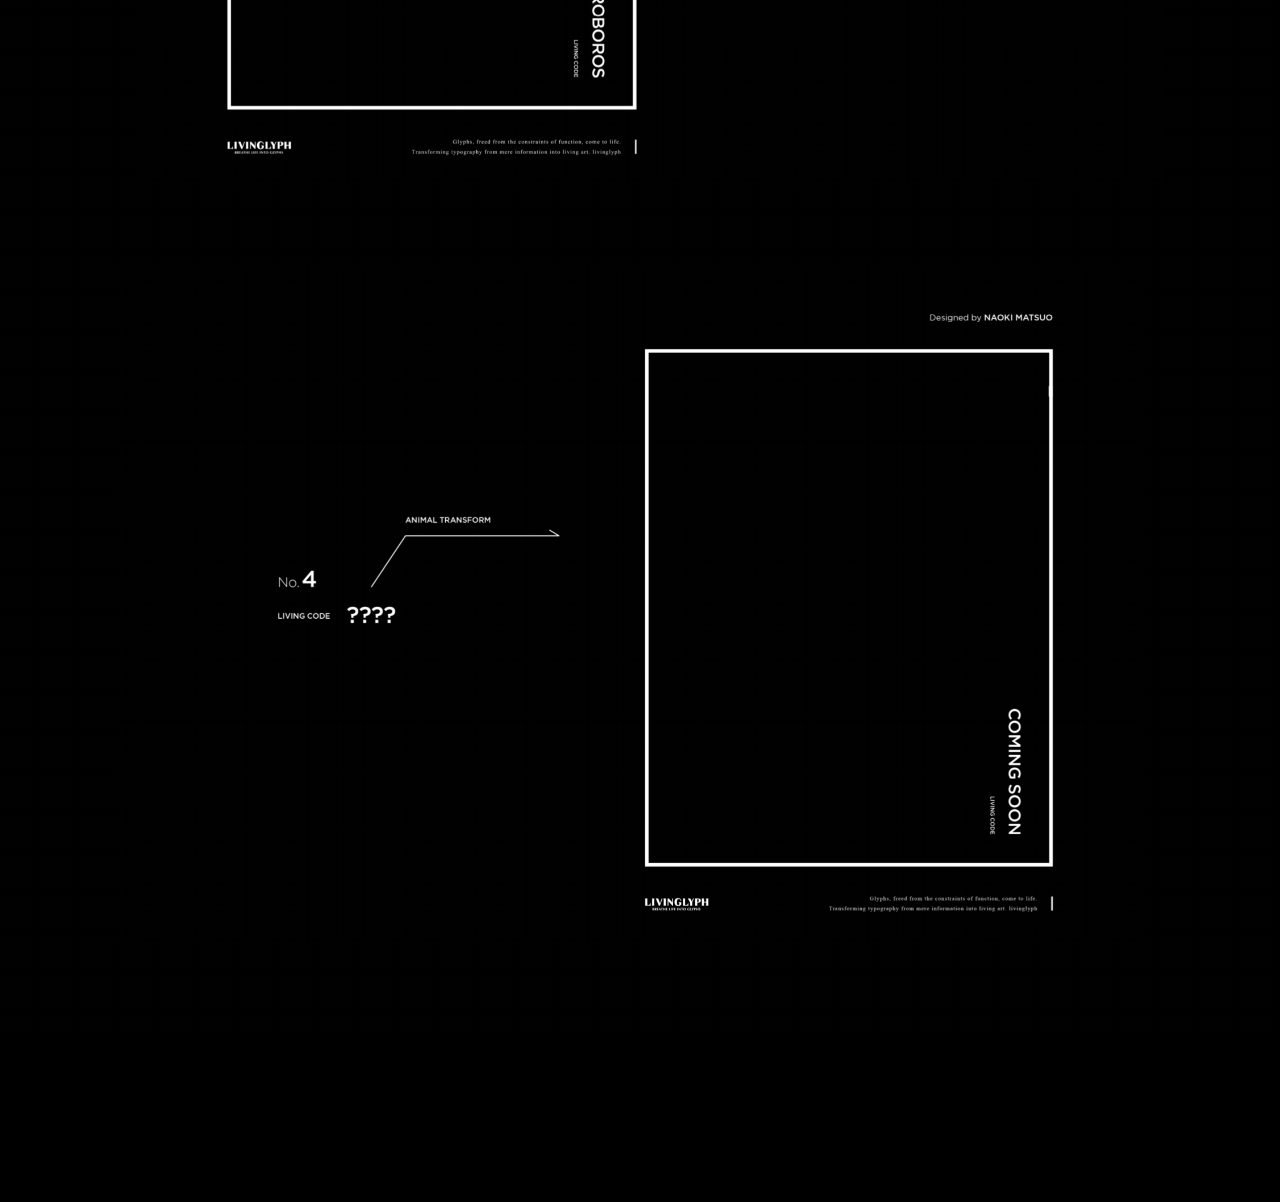
==== commit a608d148: "Refine animal art background gradient" ====
--- a/animal-art/index.html
+++ b/animal-art/index.html
@@ -23,7 +23,7 @@
       rel="stylesheet"
     />
     <link rel="icon" href="../assets/images/livinglyph-logo.png" type="image/png" />
-    <link rel="stylesheet" href="../assets/css/styles.css?v=20260529profileimage1" />
+    <link rel="stylesheet" href="../assets/css/styles.css?v=20260601animalgradient1" />
   </head>
   <body>
     <div class="site-noise" aria-hidden="true"></div>
--- a/assets/css/styles.css
+++ b/assets/css/styles.css
@@ -65,6 +65,37 @@
   opacity: 0.9;
 }
 
+body:has(.animal-art-page)::before {
+  opacity: 0.95;
+  background:
+    radial-gradient(ellipse at 18% 22%, rgba(190, 190, 190, 0.105), transparent 34%),
+    radial-gradient(ellipse at 82% 18%, rgba(150, 150, 150, 0.07), transparent 38%),
+    radial-gradient(ellipse at 48% 78%, rgba(170, 170, 170, 0.075), transparent 42%),
+    radial-gradient(ellipse at 72% 64%, rgba(120, 120, 120, 0.16), transparent 40%),
+    linear-gradient(135deg, #030303 0%, #0b0b0b 38%, #1a1a1a 68%, #050505 100%);
+  background-size:
+    150% 150%,
+    175% 175%,
+    190% 190%,
+    165% 165%,
+    240% 240%;
+  animation: livinglyphOrganicGradient 24s ease-in-out infinite alternate;
+}
+
+body:has(.animal-art-page)::after {
+  position: fixed;
+  inset: -18%;
+  z-index: 0;
+  pointer-events: none;
+  content: "";
+  opacity: 0.64;
+  background:
+    radial-gradient(ellipse at 28% 42%, rgba(180, 180, 180, 0.055), transparent 34%),
+    radial-gradient(ellipse at 72% 58%, rgba(150, 150, 150, 0.045), transparent 38%);
+  filter: blur(34px);
+  animation: livinglyphOrganicLayer 28s ease-in-out infinite alternate;
+}
+
 @media (max-width: 768px) {
   body::before {
     opacity: 0.95;
@@ -72,6 +103,11 @@
 
   body:has(.works-page)::before {
     opacity: 0.8;
+  }
+
+  body:has(.animal-art-page)::after {
+    opacity: 0.52;
+    filter: blur(26px);
   }
 }
 
@@ -578,6 +614,613 @@
   transform: scale(1.04);
 }
 
+.livinglyph-entry {
+  position: fixed;
+  inset: 0;
+  z-index: 1000;
+  display: grid;
+  place-items: center;
+  padding: clamp(1.4rem, 5vw, 4rem);
+  background:
+    radial-gradient(circle at 50% 28%, rgba(255, 255, 255, 0.1), transparent 30%),
+    rgba(0, 0, 0, 0.86);
+  opacity: 1;
+  visibility: visible;
+  transition:
+    opacity 420ms var(--ease),
+    visibility 420ms var(--ease);
+}
+
+.livinglyph-entry[hidden],
+.livinglyph-entry.is-hidden {
+  opacity: 0;
+  visibility: hidden;
+  pointer-events: none;
+}
+
+.livinglyph-entry-panel {
+  display: grid;
+  width: min(100%, 38rem);
+  gap: clamp(1.1rem, 2.6vw, 1.6rem);
+  padding: clamp(2rem, 5vw, 3.6rem);
+  border: 1px solid rgba(246, 243, 238, 0.16);
+  border-radius: 1.4rem;
+  background:
+    linear-gradient(135deg, rgba(255, 255, 255, 0.09), rgba(255, 255, 255, 0.035)),
+    rgba(0, 0, 0, 0.56);
+  box-shadow:
+    0 1.5rem 5rem rgba(0, 0, 0, 0.46),
+    inset 0 1px 0 rgba(255, 255, 255, 0.12);
+  -webkit-backdrop-filter: blur(18px) saturate(1.1);
+  backdrop-filter: blur(18px) saturate(1.1);
+  text-align: center;
+}
+
+.livinglyph-entry-logo {
+  justify-self: center;
+  width: min(68vw, 16rem);
+  height: auto;
+}
+
+.livinglyph-entry-kicker,
+.livinglyph-words-kicker {
+  margin: 0;
+  color: rgba(246, 243, 238, 0.58);
+  font-family: var(--latin-serif);
+  font-size: clamp(0.75rem, 1vw, 0.9rem);
+  line-height: 1.4;
+  letter-spacing: 0.14em;
+}
+
+.livinglyph-entry h2 {
+  margin: 0;
+  color: rgba(246, 243, 238, 0.95);
+  font-family: var(--serif);
+  font-size: clamp(1.12rem, 2.2vw, 1.62rem);
+  font-weight: 500;
+  line-height: 1.75;
+}
+
+.livinglyph-entry p {
+  margin: 0;
+  color: rgba(246, 243, 238, 0.72);
+  font-family: var(--serif);
+  font-size: clamp(0.92rem, 1.2vw, 1rem);
+  line-height: 2;
+}
+
+.livinglyph-entry-form {
+  display: grid;
+  gap: 1rem;
+  margin-top: 0.4rem;
+}
+
+.livinglyph-entry-input {
+  width: 100%;
+  min-height: 3.35rem;
+  padding: 0.9rem 1.15rem;
+  border: 1px solid rgba(246, 243, 238, 0.22);
+  border-radius: 1rem;
+  background: rgba(255, 255, 255, 0.045);
+  color: var(--white);
+  font: inherit;
+  letter-spacing: 0.04em;
+  outline: 0;
+  transition:
+    border-color 260ms var(--ease),
+    background-color 260ms var(--ease),
+    box-shadow 260ms var(--ease);
+}
+
+.livinglyph-entry-input::placeholder {
+  color: rgba(246, 243, 238, 0.36);
+}
+
+.livinglyph-entry-input:focus {
+  border-color: rgba(246, 243, 238, 0.66);
+  background: rgba(255, 255, 255, 0.07);
+  box-shadow: 0 0 0 3px rgba(255, 255, 255, 0.055);
+}
+
+.livinglyph-entry-note {
+  margin: -0.2rem auto 0;
+  color: rgba(246, 243, 238, 0.5);
+  font-family: var(--serif);
+  font-size: clamp(0.625rem, 0.85vw, 0.75rem);
+  line-height: 1.7;
+  letter-spacing: 0.04em;
+  text-align: center;
+}
+
+.livinglyph-entry-actions {
+  display: flex;
+  flex-wrap: wrap;
+  justify-content: center;
+  gap: 0.8rem;
+}
+
+.livinglyph-entry-button {
+  display: inline-flex;
+  min-width: 8.8rem;
+  min-height: 3rem;
+  align-items: center;
+  justify-content: center;
+  padding: 0 1.4rem;
+  border: 1px solid rgba(246, 243, 238, 0.24);
+  border-radius: var(--link-button-radius);
+  background:
+    linear-gradient(135deg, rgba(255, 255, 255, 0.14), rgba(255, 255, 255, 0.06));
+  color: rgba(246, 243, 238, 0.94);
+  cursor: pointer;
+  font-family: var(--latin-serif);
+  font-size: 0.82rem;
+  letter-spacing: 0.16em;
+  transition:
+    background-color 260ms var(--ease),
+    border-color 260ms var(--ease),
+    transform 260ms var(--ease);
+}
+
+.livinglyph-entry-button:hover,
+.livinglyph-entry-button:focus-visible {
+  border-color: rgba(246, 243, 238, 0.46);
+  background:
+    linear-gradient(135deg, rgba(255, 255, 255, 0.18), rgba(255, 255, 255, 0.08));
+  outline: 0;
+  transform: translateY(-1px);
+}
+
+.livinglyph-entry-button--ghost {
+  background: rgba(0, 0, 0, 0.24);
+  color: rgba(246, 243, 238, 0.72);
+}
+
+.livinglyph-words {
+  position: relative;
+  z-index: 2;
+  padding: clamp(4.8rem, 8vw, 7.6rem) clamp(1.4rem, 7vw, 7rem);
+  background: transparent;
+  text-align: center;
+}
+
+.livinglyph-words__inner {
+  display: grid;
+  width: min(100%, 70rem);
+  gap: clamp(1rem, 2vw, 1.5rem);
+  margin-inline: auto;
+}
+
+.livinglyph-words h2,
+.livinglyph-words-heading {
+  margin: 0;
+  color: rgba(246, 243, 238, 0.94);
+  font-family: var(--serif);
+  font-weight: 500;
+  line-height: 1.6;
+}
+
+.livinglyph-words h2 {
+  font-size: clamp(1.15rem, 2vw, 1.7rem);
+}
+
+.livinglyph-words-heading {
+  font-size: clamp(1rem, 1.45vw, 1.28rem);
+}
+
+.livinglyph-words-description {
+  max-width: 42rem;
+  margin: 0 auto;
+  color: rgba(246, 243, 238, 0.68);
+  font-family: var(--serif);
+  font-size: clamp(0.9rem, 1.1vw, 1rem);
+  line-height: 1.95;
+}
+
+.livinglyph-word-note {
+  max-width: 39rem;
+  margin: 0.45rem auto 0;
+  padding-inline: 0.75rem;
+  color: rgba(246, 243, 238, 0.5);
+  font-family: var(--serif);
+  font-size: clamp(0.74rem, 0.9vw, 0.82rem);
+  line-height: 1.86;
+  text-align: center;
+}
+
+.livinglyph-word-cloud {
+  position: relative;
+  width: min(100%, 61.25rem);
+  min-height: 7.35rem;
+  margin: clamp(2rem, 3.6vw, 3rem) auto 0;
+  padding: 1.75rem 0 1.9rem;
+  overflow: hidden;
+  -webkit-mask-image: linear-gradient(90deg, transparent 0%, #000 8%, #000 92%, transparent 100%);
+  mask-image: linear-gradient(90deg, transparent 0%, #000 8%, #000 92%, transparent 100%);
+}
+
+.livinglyph-word-cloud.is-marquee {
+  overflow: hidden;
+  -webkit-mask-image: linear-gradient(90deg, transparent 0%, #000 8%, #000 92%, transparent 100%);
+  mask-image: linear-gradient(90deg, transparent 0%, #000 8%, #000 92%, transparent 100%);
+}
+
+.livinglyph-word-track {
+  align-items: center;
+  display: flex;
+  width: max-content;
+  gap: 1.75rem;
+  padding: 0.75rem 0;
+  animation: livinglyphWordsLoop 34s linear infinite;
+  will-change: transform;
+}
+
+.livinglyph-word-cloud.is-marquee .livinglyph-word-track {
+  width: max-content;
+  animation: livinglyphWordsLoop 34s linear infinite;
+}
+
+.livinglyph-word-cloud.is-low-count .livinglyph-word-track {
+  gap: 0;
+  width: 300%;
+  padding-left: 0;
+  animation: livinglyphWordsLoopLow 42s linear infinite;
+}
+
+.livinglyph-word-group {
+  display: flex;
+  align-items: center;
+  gap: 1.38rem;
+  min-height: 5.65rem;
+  overflow: visible;
+  padding-right: 1.38rem;
+}
+
+.livinglyph-word-cloud.is-marquee .livinglyph-word-group {
+  display: flex;
+}
+
+.livinglyph-word-cloud.is-low-count .livinglyph-word-group {
+  justify-content: center;
+  width: 100%;
+  min-width: 33.333%;
+  padding-inline: clamp(2rem, 8vw, 6rem);
+}
+
+.livinglyph-word {
+  position: relative;
+  display: inline-flex;
+  align-items: center;
+  justify-content: center;
+  isolation: isolate;
+  overflow: visible;
+}
+
+.livinglyph-word--y1 {
+  transform: translateY(-0.75rem);
+}
+
+.livinglyph-word--y2 {
+  transform: translateY(0.5rem);
+}
+
+.livinglyph-word--y3 {
+  transform: translateY(-0.31rem);
+}
+
+.livinglyph-word--y4 {
+  transform: translateY(0.81rem);
+}
+
+.livinglyph-word--y5 {
+  transform: translateY(-0.56rem);
+}
+
+.livinglyph-word--bubble {
+  position: relative;
+  display: inline-flex;
+  align-items: center;
+  justify-content: center;
+  min-height: 2.38rem;
+  padding: 0.62rem 1.16rem;
+  border: 1px solid rgba(246, 243, 238, 0.22);
+  border-radius: 999px;
+  background:
+    linear-gradient(135deg, rgba(255, 255, 255, 0.12), rgba(255, 255, 255, 0.045));
+  box-shadow:
+    0 0.5rem 1.5rem rgba(0, 0, 0, 0.2),
+    inset 0 1px 0 rgba(255, 255, 255, 0.06);
+  color: rgba(246, 243, 238, 0.88);
+  font-family: var(--latin-serif);
+  font-size: clamp(0.72rem, 1.02vw, 0.9rem);
+  line-height: 1;
+  letter-spacing: 0.08em;
+  white-space: nowrap;
+  animation: livinglyphWordFloat var(--word-duration, 7s) ease-in-out infinite alternate;
+  animation-delay: var(--word-delay, 0s);
+  -webkit-backdrop-filter: blur(12px);
+  backdrop-filter: blur(12px);
+  transition:
+    opacity 350ms var(--ease),
+    transform 350ms var(--ease),
+    border-color 350ms var(--ease),
+    background 350ms var(--ease),
+    box-shadow 350ms var(--ease);
+}
+
+.livinglyph-word--bubble::after {
+  display: none;
+  content: none;
+}
+
+.livinglyph-word--bubble:hover {
+  border-color: rgba(246, 243, 238, 0.28);
+  background:
+    linear-gradient(135deg, rgba(255, 255, 255, 0.14), rgba(255, 255, 255, 0.05));
+  color: rgba(246, 243, 238, 0.96);
+}
+
+.livinglyph-word--new {
+  border-color: rgba(226, 213, 170, 0.58);
+  background:
+    linear-gradient(135deg, rgba(226, 213, 170, 0.18), rgba(255, 255, 255, 0.06));
+  box-shadow:
+    0 0 18px rgba(226, 213, 170, 0.16),
+    0 8px 24px rgba(0, 0, 0, 0.24),
+    inset 0 1px 0 rgba(255, 255, 255, 0.12);
+  color: rgba(255, 255, 255, 0.98);
+}
+
+.livinglyph-word--new::before {
+  position: absolute;
+  inset: -2px;
+  border: 1px solid rgba(226, 213, 170, 0.18);
+  border-radius: inherit;
+  content: "";
+  opacity: 0.8;
+  pointer-events: none;
+}
+
+.livinglyph-word--float-alt {
+  animation-name: livinglyphWordFloatAlt;
+}
+
+@keyframes livinglyphWordsLoop {
+  from {
+    transform: translate3d(0, 0, 0);
+  }
+
+  to {
+    transform: translate3d(-50%, 0, 0);
+  }
+}
+
+@keyframes livinglyphWordsLoopLow {
+  from {
+    transform: translate3d(0, 0, 0);
+  }
+
+  to {
+    transform: translate3d(-33.333%, 0, 0);
+  }
+}
+
+@keyframes livinglyphWordFloatAlt {
+  from {
+    opacity: 0.66;
+    transform: translate3d(0, 0, 0);
+  }
+
+  to {
+    opacity: 1;
+    transform: translate3d(-0.25rem, 0.32rem, 0);
+  }
+}
+
+.livinglyph-words-link,
+.word-entry-cta {
+  display: flex;
+  align-items: center;
+  justify-content: center;
+  justify-self: center;
+  width: min(520px, 92%);
+  min-height: 88px;
+  margin: 28px auto 0;
+  padding: 18px 32px;
+  border: 1px solid rgba(255, 255, 255, 0.22);
+  border-radius: 32px;
+  background:
+    linear-gradient(135deg, rgba(255, 255, 255, 0.1), rgba(255, 255, 255, 0.04));
+  box-shadow:
+    0 10px 30px rgba(0, 0, 0, 0.28),
+    inset 0 1px 0 rgba(255, 255, 255, 0.06);
+  color: rgba(255, 255, 255, 0.92);
+  font-family: var(--serif);
+  font-size: clamp(0.92rem, 1.1vw, 1rem);
+  line-height: 1.6;
+  letter-spacing: 0.08em;
+  text-align: center;
+  text-decoration: none;
+  -webkit-backdrop-filter: blur(10px);
+  backdrop-filter: blur(10px);
+  transition:
+    transform 0.3s ease,
+    background 0.3s ease,
+    border-color 0.3s ease,
+    box-shadow 0.3s ease;
+}
+
+.livinglyph-words-link:hover,
+.livinglyph-words-link:focus-visible,
+.word-entry-cta:hover,
+.word-entry-cta:focus-visible {
+  border-color: rgba(255, 255, 255, 0.32);
+  background:
+    linear-gradient(135deg, rgba(255, 255, 255, 0.14), rgba(255, 255, 255, 0.06));
+  box-shadow:
+    0 14px 34px rgba(0, 0, 0, 0.34),
+    inset 0 1px 0 rgba(255, 255, 255, 0.08);
+  color: rgba(255, 255, 255, 0.92);
+  outline: 0;
+  transform: translateY(-2px);
+}
+
+.livinglyph-words-link:active,
+.word-entry-cta:active {
+  transform: translateY(0);
+}
+
+@keyframes livinglyphWordFloat {
+  from {
+    opacity: 0.62;
+    transform: translate3d(0, 0, 0);
+  }
+
+  to {
+    opacity: 1;
+    transform: translate3d(0.38rem, -0.5rem, 0);
+  }
+}
+
+@media (max-width: 768px) {
+  .livinglyph-entry {
+    align-items: end;
+    padding: 1rem;
+  }
+
+  .livinglyph-entry-panel {
+    max-height: calc(100dvh - 2rem);
+    overflow-y: auto;
+    padding: 1.6rem;
+    border-radius: 1.1rem;
+  }
+
+  .livinglyph-entry-actions {
+    display: grid;
+    grid-template-columns: 1fr;
+  }
+
+  .livinglyph-entry-button {
+    width: 100%;
+  }
+
+  .livinglyph-words {
+    padding: clamp(4rem, 13vw, 5.6rem) clamp(1.2rem, 5vw, 1.4rem);
+  }
+
+  .livinglyph-word-note {
+    max-width: min(100%, 38.75rem);
+    padding-inline: 0.75rem;
+    font-size: 0.72rem;
+    line-height: 1.78;
+  }
+
+  .livinglyph-word-cloud {
+    width: 100%;
+    min-height: 6.65rem;
+    margin-top: 1.75rem;
+    padding: 1.15rem 0 1.28rem;
+  }
+
+  .livinglyph-word-track {
+    gap: 0.75rem;
+    animation-duration: 36s;
+  }
+
+  .livinglyph-word-group {
+    gap: 0.75rem;
+    min-height: 4.25rem;
+    padding-right: 0.75rem;
+  }
+
+  .livinglyph-word-cloud.is-low-count .livinglyph-word-track {
+    gap: 0;
+    width: 300%;
+    padding-left: 0;
+    animation: livinglyphWordsLoopLow 36s linear infinite;
+  }
+
+  .livinglyph-word-cloud.is-low-count .livinglyph-word-group {
+    gap: 0.75rem;
+    justify-content: center;
+    width: 100%;
+    min-width: 33.333%;
+    padding-inline: 1rem;
+  }
+
+  .livinglyph-word--y1 {
+    transform: translateY(-0.42rem);
+  }
+
+  .livinglyph-word--y2 {
+    transform: translateY(0.34rem);
+  }
+
+  .livinglyph-word--y3 {
+    transform: translateY(-0.18rem);
+  }
+
+  .livinglyph-word--y4 {
+    transform: translateY(0.46rem);
+  }
+
+  .livinglyph-word--y5 {
+    transform: translateY(-0.32rem);
+  }
+
+  .livinglyph-word--bubble {
+    min-height: 2.12rem;
+    padding: 0.54rem 0.88rem;
+    font-size: 0.69rem;
+    letter-spacing: 0.06em;
+  }
+
+  .word-entry-cta {
+    min-height: 76px;
+    padding: 16px 24px;
+    border-radius: 28px;
+  }
+}
+
+@media (max-width: 480px) {
+  .livinglyph-entry-actions {
+    gap: 0.75rem;
+  }
+
+  .word-entry-cta {
+    width: calc(100% - 32px);
+    min-height: 68px;
+    padding: 14px 18px;
+    border-radius: 24px;
+    font-size: 14px;
+    line-height: 1.5;
+  }
+}
+
+@media (max-width: 430px) {
+  .livinglyph-word-track {
+    animation-duration: 32s;
+  }
+
+  .livinglyph-word-group {
+    gap: 0.62rem;
+    padding-right: 0.62rem;
+  }
+
+  .livinglyph-word-cloud.is-low-count .livinglyph-word-track {
+    gap: 0;
+    padding-left: 0;
+  }
+
+  .livinglyph-word-cloud.is-low-count .livinglyph-word-group {
+    padding-inline: 0.75rem;
+  }
+
+  .livinglyph-word--bubble {
+    padding: 0.5rem 0.78rem;
+    font-size: 0.66rem;
+  }
+}
+
 .top-actions,
 .brand-story {
   position: relative;
@@ -1695,6 +2338,58 @@
 
   100% {
     background-position: 0% 50%;
+  }
+}
+
+@keyframes livinglyphOrganicGradient {
+  0% {
+    background-position:
+      0% 0%,
+      100% 8%,
+      42% 100%,
+      80% 60%,
+      0% 0%;
+  }
+
+  35% {
+    background-position:
+      22% 18%,
+      72% 28%,
+      36% 82%,
+      62% 74%,
+      45% 32%;
+  }
+
+  70% {
+    background-position:
+      64% 36%,
+      38% 12%,
+      58% 62%,
+      30% 88%,
+      80% 70%;
+  }
+
+  100% {
+    background-position:
+      100% 80%,
+      12% 42%,
+      84% 36%,
+      18% 20%,
+      100% 100%;
+  }
+}
+
+@keyframes livinglyphOrganicLayer {
+  0% {
+    transform: translate3d(-2%, -1%, 0) scale(1);
+  }
+
+  50% {
+    transform: translate3d(3%, 2%, 0) scale(1.08) rotate(2deg);
+  }
+
+  100% {
+    transform: translate3d(-1%, 4%, 0) scale(1.04) rotate(-2deg);
   }
 }
 
@@ -2004,6 +2699,10 @@
   }
 
   body::before {
+    animation: none;
+  }
+
+  body:has(.animal-art-page)::after {
     animation: none;
   }
 
@@ -3288,153 +3987,238 @@
 .samurai-works {
   display: grid;
   justify-items: center;
-  padding: clamp(7rem, 13vw, 12rem) 0 clamp(6rem, 10vw, 9rem);
+  padding: clamp(7rem, 13vw, 12rem) clamp(1.25rem, 4vw, 4rem) clamp(6rem, 10vw, 9rem);
   overflow: hidden;
   background: transparent;
   text-align: center;
 }
 
-.samurai-slider {
-  display: grid;
+.samurai-works-slider {
   position: relative;
+  width: min(100%, 118rem);
+  margin-top: clamp(4rem, 7vw, 6rem);
+  outline: none;
+}
+
+.samurai-works-viewport {
+  position: relative;
+  height: clamp(620px, 70vh, 760px);
+  overflow: hidden;
+  border: 1px solid rgba(255, 255, 255, 0.14);
+  border-radius: 18px;
+  background: rgba(0, 0, 0, 0.4);
+  box-shadow: 0 2rem 6rem rgba(0, 0, 0, 0.38);
+  isolation: isolate;
+}
+
+.samurai-works-backdrop,
+.samurai-works-stage {
+  position: absolute;
+  inset: 0;
+}
+
+.samurai-works-backdrop {
+  z-index: 0;
+  overflow: hidden;
+  pointer-events: none;
+}
+
+.samurai-works-backdrop img {
+  display: block;
   width: 100%;
-  grid-template-columns: minmax(0, 1fr);
-  margin-top: clamp(4.2rem, 8vw, 6.6rem);
-}
-
-.samurai-slider__viewport {
-  position: relative;
-  grid-column: 1;
-  height: clamp(17rem, 33vw, 31rem);
-  overflow: visible;
-}
-
-.samurai-slide {
+  height: 100%;
+  object-fit: cover;
+  object-position: center center;
+  opacity: 0.42;
+  filter: blur(22px) saturate(0.95);
+  transform: scale(1.18);
+  transition:
+    opacity 0.7s ease,
+    filter 0.7s ease;
+}
+
+.samurai-works-overlay {
+  position: absolute;
+  inset: 0;
+  z-index: 1;
+  background:
+    radial-gradient(circle at center, rgba(0, 0, 0, 0.08) 0%, rgba(0, 0, 0, 0.72) 76%),
+    linear-gradient(0deg, rgba(0, 0, 0, 0.82) 0%, rgba(0, 0, 0, 0.22) 54%, rgba(0, 0, 0, 0.72) 100%);
+  pointer-events: none;
+}
+
+.samurai-works-stage {
+  z-index: 2;
+}
+
+.samurai-works-slide {
   position: absolute;
   top: 50%;
   left: 50%;
-  width: clamp(17rem, 33vw, 31rem);
-  aspect-ratio: 1 / 1;
-  margin: 0;
+  z-index: 2;
+  width: min(31rem, 38vw);
   opacity: 0;
+  pointer-events: none;
   filter: blur(8px);
-  transform: translate3d(calc(-50% + (var(--slide-offset, 0) * clamp(15rem, 31vw, 29rem))), -50%, 0) scale(0.74);
+  transform: translate3d(-50%, -50%, 0) scale(0.72);
   transition:
-    opacity 0.55s ease,
-    filter 0.55s ease,
-    transform 0.55s ease;
-  will-change: transform, opacity, filter;
-}
-
-.samurai-slide.is-neighbor {
-  opacity: 0.64;
-}
-
-.samurai-slide.is-active {
-  z-index: 2;
+    opacity 0.7s ease,
+    filter 0.7s ease,
+    transform 0.7s ease;
+  will-change: opacity, filter, transform;
+}
+
+.samurai-works-slide.is-active {
+  z-index: 4;
   opacity: 1;
+  pointer-events: auto;
   filter: blur(0);
   transform: translate3d(-50%, -50%, 0) scale(1);
 }
 
-.samurai-slide img {
+.samurai-works-slide.is-prev {
+  z-index: 3;
+  opacity: 0.38;
+  filter: blur(7px);
+  transform: translate3d(calc(-50% - min(26vw, 24rem)), -50%, 0) scale(0.78);
+}
+
+.samurai-works-slide.is-next {
+  z-index: 3;
+  opacity: 0.38;
+  filter: blur(7px);
+  transform: translate3d(calc(-50% + min(26vw, 24rem)), -50%, 0) scale(0.78);
+}
+
+.samurai-works-image {
   display: block;
   width: 100%;
-  height: 100%;
-  border-radius: 8px;
-  box-shadow: 0 1.5rem 5rem rgba(0, 0, 0, 0.55);
+  aspect-ratio: 1 / 1;
+  border: 1px solid rgba(255, 255, 255, 0.14);
+  border-radius: 18px;
   object-fit: cover;
   object-position: top center;
-}
-
-.samurai-slider__button {
-  position: absolute;
-  bottom: calc(-1 * clamp(3.55rem, 5.7vw, 5.15rem));
-  z-index: 4;
-  width: clamp(5.2rem, 10.5vw, 8.8rem);
-  height: 2rem;
-  border: 0;
-  background: transparent;
-  cursor: pointer;
-}
-
-.samurai-slider__button::before,
-.samurai-slider__button::after {
-  position: absolute;
-  top: 50%;
-  content: "";
-}
-
-.samurai-slider__button::before {
-  left: 0;
-  width: 100%;
-  height: 1px;
-  background: rgba(255, 255, 255, 0.56);
-  transform: translateY(-50%);
-}
-
-.samurai-slider__button::after {
-  width: 0.56rem;
-  height: 0.56rem;
-  border-top: 1px solid rgba(255, 255, 255, 0.62);
-}
-
-.samurai-slider__button--prev {
-  left: calc(50% - clamp(13rem, 24vw, 23rem));
-}
-
-.samurai-slider__button--prev::after {
-  left: 0;
-  border-left: 1px solid rgba(255, 255, 255, 0.62);
-  transform: translateY(-50%) rotate(-45deg);
-}
-
-.samurai-slider__button--next {
-  right: calc(50% - clamp(13rem, 24vw, 23rem));
-}
-
-.samurai-slider__button--next::after {
-  right: 0;
-  border-right: 1px solid rgba(255, 255, 255, 0.62);
-  transform: translateY(-50%) rotate(45deg);
-}
-
-.samurai-slider__button:hover,
-.samurai-slider__button:focus-visible {
-  outline: 0;
-}
-
-.samurai-slider__button:hover::before,
-.samurai-slider__button:focus-visible::before,
-.samurai-slider__button:hover::after,
-.samurai-slider__button:focus-visible::after {
-  border-color: rgba(255, 255, 255, 0.9);
-}
-
-.samurai-slider__button:hover::before,
-.samurai-slider__button:focus-visible::before {
-  background: rgba(255, 255, 255, 0.9);
-}
-
-.samurai-work-title {
-  display: grid;
-  gap: 0.45rem;
-  margin-top: clamp(1.4rem, 3vw, 2.2rem);
-}
-
-.samurai-work-title p {
+  box-shadow: 0 1.8rem 5rem rgba(0, 0, 0, 0.48);
+}
+
+.samurai-works-caption {
+  display: grid;
+  justify-items: center;
+  margin-top: clamp(1rem, 2vw, 1.45rem);
+  text-align: center;
+  transition: opacity 0.45s ease;
+}
+
+.samurai-works-slide:not(.is-active) .samurai-works-caption {
+  opacity: 0;
+}
+
+.samurai-works-kicker {
+  margin: 0 0 0.5rem;
+  color: rgba(255, 255, 255, 0.58);
+  font-family: "EB Garamond", var(--serif);
+  font-size: clamp(0.64rem, 0.9vw, 0.82rem);
+  letter-spacing: 0.22em;
+  line-height: 1;
+}
+
+.samurai-works-title {
   margin: 0;
   color: var(--samurai-text);
   font-family: var(--samurai-display);
-  font-size: clamp(1.55rem, 2.8vw, 2.5rem);
-  line-height: 1.1;
-}
-
-.samurai-work-title span {
+  font-size: clamp(1.9rem, 3.4vw, 3.6rem);
+  font-weight: 500;
+  line-height: 1.05;
+}
+
+.samurai-works-subtitle {
+  margin: 0.45rem 0 0;
+  color: rgba(255, 255, 255, 0.56);
+  font-family: var(--samurai-display);
+  font-size: clamp(0.78rem, 1vw, 0.98rem);
+  letter-spacing: 0.12em;
+  line-height: 1.2;
+}
+
+.samurai-works-copy {
+  max-width: 25rem;
+  margin: 0.75rem 0 0;
   color: var(--samurai-muted);
+  font-size: clamp(0.74rem, 0.95vw, 0.88rem);
+  line-height: 1.9;
+}
+
+.samurai-works-controls {
+  position: absolute;
+  right: 50%;
+  bottom: clamp(2.4rem, 5vw, 4rem);
+  z-index: 5;
+  display: flex;
+  align-items: center;
+  gap: clamp(14rem, 28vw, 28rem);
+  transform: translateX(50%);
+}
+
+.samurai-works-prev,
+.samurai-works-next {
+  display: inline-flex;
+  width: clamp(2.85rem, 4.2vw, 3.7rem);
+  height: clamp(2.85rem, 4.2vw, 3.7rem);
+  align-items: center;
+  justify-content: center;
+  border: 1px solid rgba(255, 255, 255, 0.22);
+  border-radius: 50%;
+  background: rgba(0, 0, 0, 0.24);
+  color: rgba(255, 255, 255, 0.76);
   font-family: var(--samurai-display);
-  font-size: clamp(0.78rem, 1.2vw, 1rem);
-  line-height: 1;
+  font-size: clamp(1.1rem, 1.5vw, 1.35rem);
+  letter-spacing: 0.18em;
+  cursor: pointer;
+  transition:
+    background 0.24s ease,
+    border-color 0.24s ease,
+    color 0.24s ease,
+    transform 0.24s ease;
+}
+
+.samurai-works-prev:hover,
+.samurai-works-next:hover,
+.samurai-works-prev:focus-visible,
+.samurai-works-next:focus-visible {
+  border-color: rgba(255, 255, 255, 0.48);
+  background: rgba(255, 255, 255, 0.055);
+  color: #fff;
+  outline: 0;
+  transform: translateY(-1px);
+}
+
+.samurai-works-pagination {
+  position: absolute;
+  right: 50%;
+  bottom: clamp(1rem, 2vw, 1.6rem);
+  z-index: 5;
+  display: flex;
+  justify-content: center;
+  gap: clamp(0.42rem, 1vw, 0.7rem);
+  transform: translateX(50%);
+}
+
+.samurai-works-pagination button {
+  width: 0.48rem;
+  height: 0.48rem;
+  padding: 0;
+  border: 0;
+  border-radius: 999px;
+  background: rgba(255, 255, 255, 0.24);
+  cursor: pointer;
+  transition:
+    width 0.24s ease,
+    background 0.24s ease;
+}
+
+.samurai-works-pagination button.is-active {
+  width: 1.65rem;
+  background: rgba(255, 255, 255, 0.78);
 }
 
 @media (max-width: 820px) {
@@ -3496,35 +4280,43 @@
     padding-block: clamp(5.6rem, 20vw, 8rem);
   }
 
-  .samurai-slider {
+  .samurai-works-slider {
     margin-top: clamp(3.2rem, 12vw, 4.5rem);
   }
 
-  .samurai-slider__viewport {
-    height: min(70vw, 23rem);
-  }
-
-  .samurai-slide {
-    width: min(70vw, 23rem);
-    filter: blur(5px);
-    transform: translate3d(calc(-50% + (var(--slide-offset, 0) * min(58vw, 19rem))), -50%, 0) scale(0.76);
-  }
-
-  .samurai-slide.is-active {
-    transform: translate3d(-50%, -50%, 0) scale(1);
-  }
-
-  .samurai-slider__button {
-    bottom: calc(-1 * clamp(3.15rem, 10vw, 4.2rem));
-    width: clamp(3.4rem, 17vw, 5.8rem);
-  }
-
-  .samurai-slider__button--prev {
-    left: clamp(1.25rem, 13vw, 4.8rem);
-  }
-
-  .samurai-slider__button--next {
-    right: clamp(1.25rem, 13vw, 4.8rem);
+  .samurai-works-viewport {
+    height: 560px;
+    border-radius: 14px;
+  }
+
+  .samurai-works-overlay {
+    background:
+      linear-gradient(0deg, rgba(0, 0, 0, 0.84) 0%, rgba(0, 0, 0, 0.24) 58%, rgba(0, 0, 0, 0.56) 100%),
+      linear-gradient(90deg, rgba(0, 0, 0, 0.42) 0%, rgba(0, 0, 0, 0) 64%);
+  }
+
+  .samurai-works-slide {
+    width: min(76vw, 22rem);
+  }
+
+  .samurai-works-slide.is-prev,
+  .samurai-works-slide.is-next {
+    opacity: 0;
+    pointer-events: none;
+  }
+
+  .samurai-works-pagination {
+    bottom: 1.55rem;
+    left: 1.4rem;
+    right: auto;
+    transform: none;
+  }
+
+  .samurai-works-controls {
+    right: 1.25rem;
+    bottom: 1rem;
+    gap: 0.7rem;
+    transform: none;
   }
 }
 
@@ -3534,30 +4326,24 @@
     margin-inline: clamp(0.34rem, 1.8vw, 0.62rem);
   }
 
-  .samurai-slider {
+  .samurai-works-slider {
     margin-top: clamp(3rem, 13vw, 4.2rem);
   }
 
-  .samurai-slide {
-    width: min(76vw, 20rem);
-    transform: translate3d(calc(-50% + (var(--slide-offset, 0) * 62vw)), -50%, 0) scale(0.76);
-  }
-
-  .samurai-slider__button {
-    bottom: calc(-1 * clamp(2.9rem, 12vw, 3.7rem));
-    width: clamp(2.8rem, 18vw, 4.5rem);
-  }
-
-  .samurai-slider__viewport {
-    height: min(76vw, 20rem);
-  }
-
-  .samurai-slider__button--prev {
-    left: 1.15rem;
-  }
-
-  .samurai-slider__button--next {
-    right: 1.15rem;
+  .samurai-works-viewport {
+    height: 480px;
+  }
+
+  .samurai-works-title {
+    font-size: clamp(1.6rem, 11vw, 2.7rem);
+  }
+
+  .samurai-works-copy {
+    font-size: 0.78rem;
+  }
+
+  .samurai-works-backdrop img {
+    object-position: center 42%;
   }
 }
 
@@ -3573,7 +4359,13 @@
     transform: none !important;
   }
 
-  .samurai-slide {
+  .samurai-works-slide {
+    transition: none;
+  }
+
+  .samurai-works-backdrop img,
+  .samurai-works-slide,
+  .samurai-works-caption {
     transition: none;
   }
 }
@@ -4661,6 +5453,151 @@
 .works-movie__arrow:hover,
 .works-movie__arrow:focus-visible {
   opacity: 1;
+  outline: 0;
+}
+
+.service-video-section {
+  position: relative;
+  overflow: hidden;
+  padding: clamp(4.703rem, 7vw, 7.25rem) var(--works-gutter);
+  background: transparent;
+}
+
+.service-video-slider {
+  display: flex;
+  width: min(100%, 1200px);
+  min-height: clamp(24rem, 40vw, 34rem);
+  margin-inline: auto;
+  gap: clamp(0.8rem, 1.5vw, 1.2rem);
+  align-items: stretch;
+}
+
+.service-video-slide {
+  position: relative;
+  flex: 1 1 0;
+  min-width: 0;
+  overflow: hidden;
+  border: 1px solid rgba(246, 243, 238, 0.2);
+  border-radius: 18px;
+  background: rgba(0, 0, 0, 0.35);
+  box-shadow:
+    0 1.8rem 4.8rem rgba(0, 0, 0, 0.34),
+    inset 0 1px 0 rgba(255, 255, 255, 0.07);
+  cursor: pointer;
+  isolation: isolate;
+  opacity: 1;
+  transition:
+    flex 760ms var(--works-ease),
+    opacity 520ms var(--works-ease),
+    border-color 520ms var(--works-ease),
+    background-color 520ms var(--works-ease),
+    transform 520ms var(--works-ease);
+}
+
+.service-video-slider.has-active .service-video-slide:not(.is-active) {
+  opacity: 0.36;
+  transform: scale(0.985);
+}
+
+.service-video-slide.is-active {
+  flex: 3.4 1 0;
+  border-color: rgba(246, 243, 238, 0.44);
+  background: rgba(0, 0, 0, 0.52);
+  cursor: default;
+  opacity: 1;
+  transform: none;
+}
+
+.service-video-slide:focus-visible {
+  outline: 1px solid rgba(246, 243, 238, 0.58);
+  outline-offset: 5px;
+}
+
+.service-video-media {
+  display: block;
+  width: 100%;
+  height: 100%;
+  min-height: clamp(24rem, 40vw, 34rem);
+  background: #020202;
+  filter: contrast(1.04) saturate(0.92);
+  object-fit: cover;
+  object-position: center;
+  transition:
+    filter 520ms var(--works-ease),
+    transform 760ms var(--works-ease);
+}
+
+.service-video-slide.is-active .service-video-media {
+  filter: contrast(1.04) saturate(0.96);
+  object-fit: contain;
+}
+
+.service-video-title {
+  position: absolute;
+  left: clamp(1rem, 2vw, 1.5rem);
+  bottom: clamp(1rem, 2vw, 1.5rem);
+  z-index: 2;
+  margin: 0;
+  color: rgba(246, 243, 238, 0.82);
+  font-family: var(--works-display);
+  font-size: clamp(0.78rem, 0.95vw, 0.92rem);
+  line-height: 1;
+  letter-spacing: 0.16em;
+  pointer-events: none;
+  transition: opacity 360ms var(--works-ease);
+}
+
+.service-video-slide.is-active .service-video-title {
+  opacity: 0.42;
+}
+
+.service-video-close {
+  position: absolute;
+  top: clamp(0.8rem, 1.5vw, 1.15rem);
+  right: clamp(0.8rem, 1.5vw, 1.15rem);
+  z-index: 3;
+  width: 2.45rem;
+  height: 2.45rem;
+  padding: 0;
+  border: 0;
+  border-radius: 50%;
+  background: rgba(0, 0, 0, 0.58);
+  color: rgba(246, 243, 238, 0.9);
+  cursor: pointer;
+  opacity: 0;
+  pointer-events: none;
+  transition:
+    opacity 300ms var(--works-ease),
+    background-color 300ms var(--works-ease);
+}
+
+.service-video-close::before,
+.service-video-close::after {
+  position: absolute;
+  top: 50%;
+  left: 50%;
+  width: 1rem;
+  height: 1px;
+  background: currentColor;
+  content: "";
+}
+
+.service-video-close::before {
+  transform: translate(-50%, -50%) rotate(45deg);
+}
+
+.service-video-close::after {
+  transform: translate(-50%, -50%) rotate(-45deg);
+}
+
+.service-video-slide.is-active .service-video-close {
+  opacity: 1;
+  pointer-events: auto;
+}
+
+.service-video-close:hover,
+.service-video-close:focus-visible {
+  background: rgba(246, 243, 238, 0.12);
   outline: 0;
 }
 
@@ -5423,6 +6360,38 @@
     height: 2rem;
   }
 
+  .service-video-section {
+    padding: clamp(4.703rem, 10vw, 6rem) var(--works-gutter);
+  }
+
+  .service-video-slider {
+    display: grid;
+    min-height: auto;
+    gap: 1rem;
+  }
+
+  .service-video-slide,
+  .service-video-slide.is-active {
+    min-height: auto;
+    transform: none;
+  }
+
+  .service-video-slider.has-active .service-video-slide:not(.is-active) {
+    opacity: 0.62;
+    transform: none;
+  }
+
+  .service-video-media {
+    height: auto;
+    min-height: 0;
+    aspect-ratio: 16 / 10;
+    object-fit: contain;
+  }
+
+  .service-video-slide.is-active .service-video-media {
+    object-fit: contain;
+  }
+
   .works-awards > h3 {
     margin-bottom: 2.6rem;
   }
@@ -5447,9 +6416,19 @@
 
   .works-gallery__track,
   .works-gallery__portrait,
-  .works-movie__viewport {
+  .works-movie__viewport,
+  .service-video-slide,
+  .service-video-media,
+  .livinglyph-word-track,
+  .livinglyph-word,
+  .livinglyph-word--bubble {
     animation: none !important;
     transform: none !important;
+    transition: none !important;
+  }
+
+  .livinglyph-word--bubble::after {
+    transition: none !important;
   }
 
   .works-movie__track {
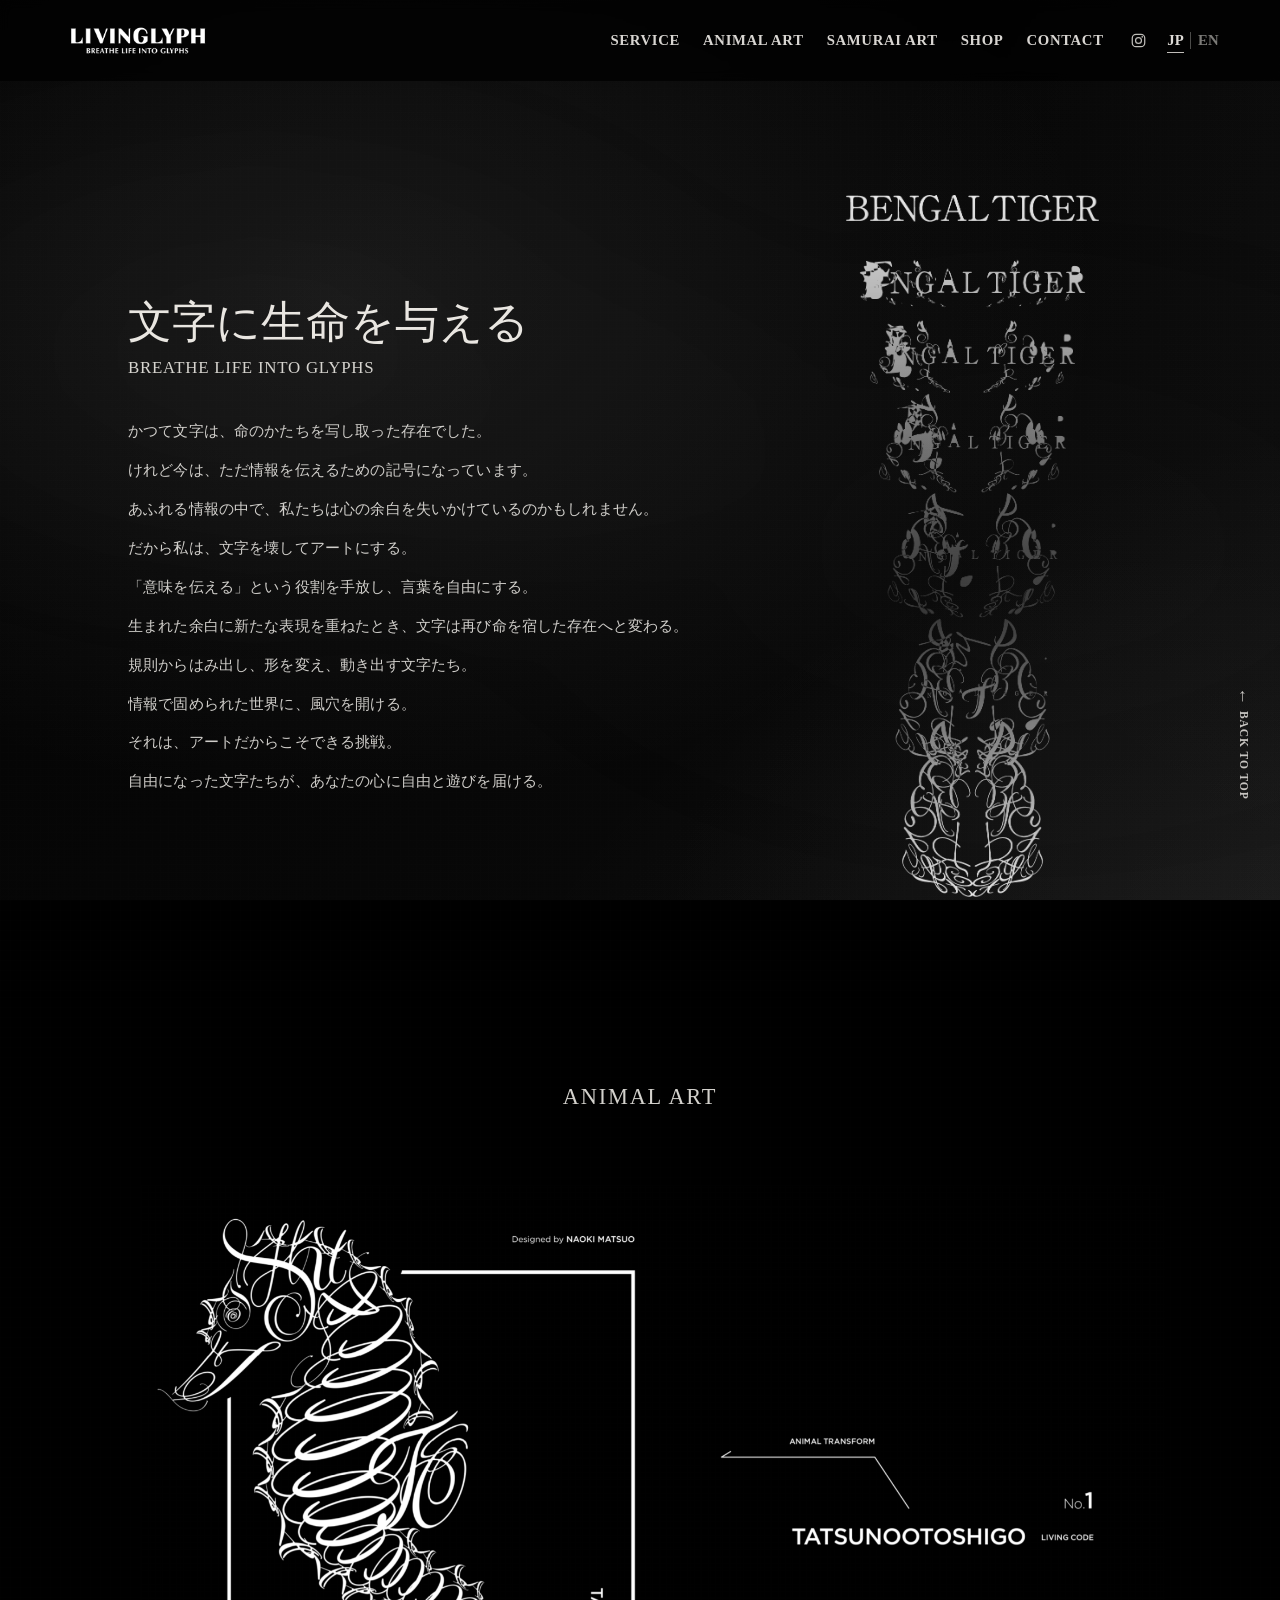
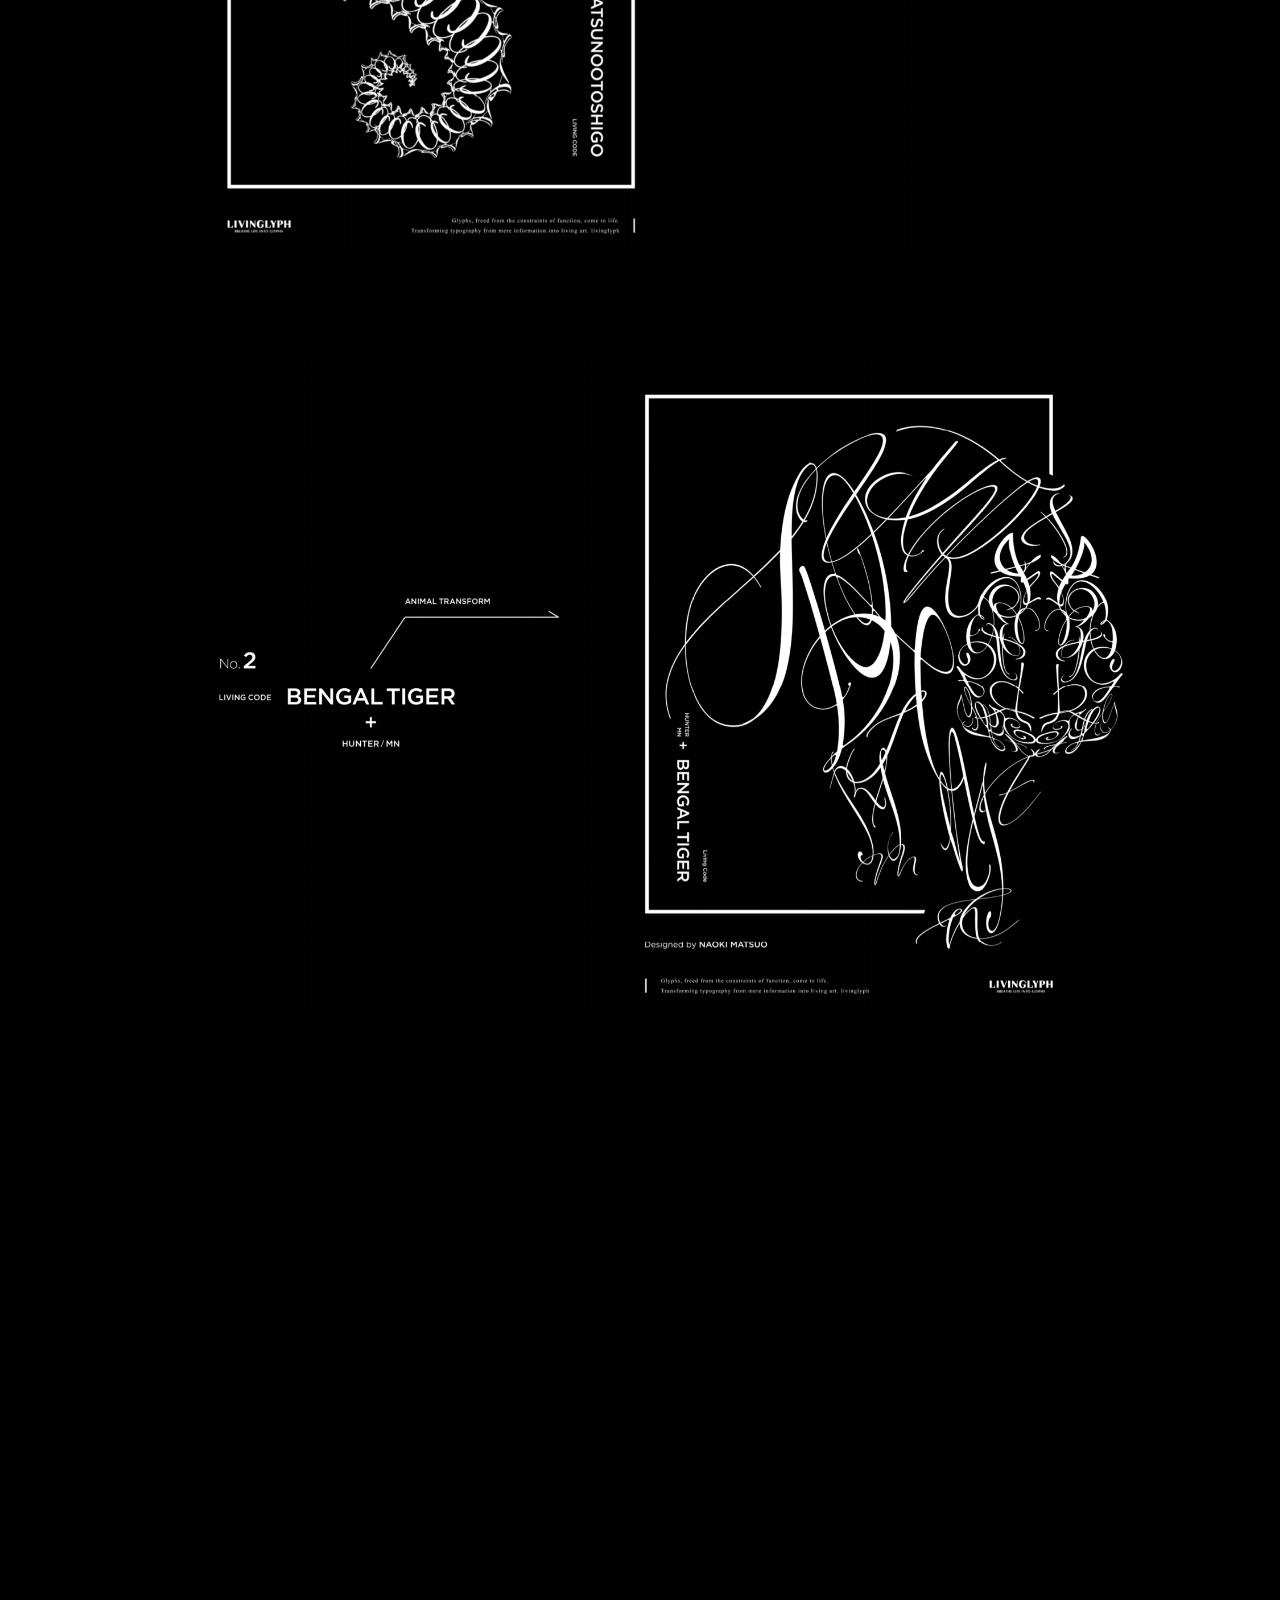
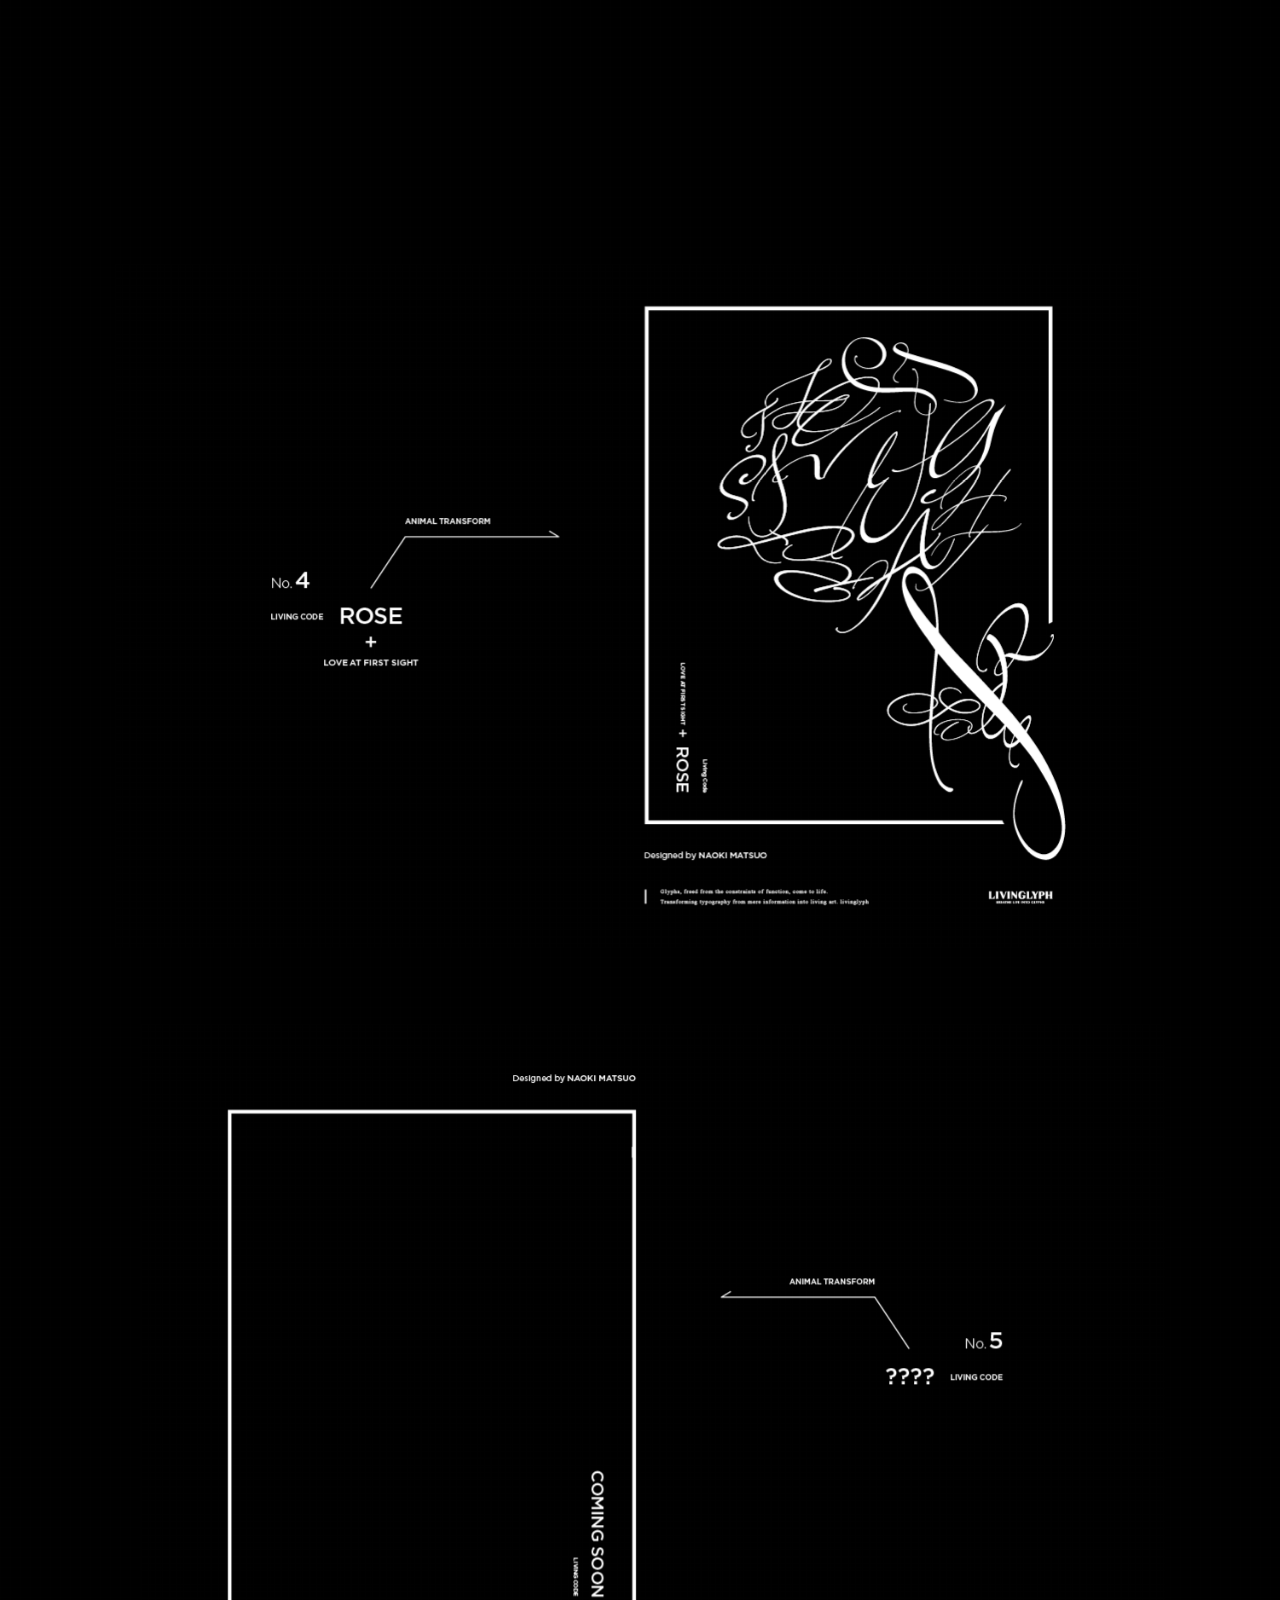
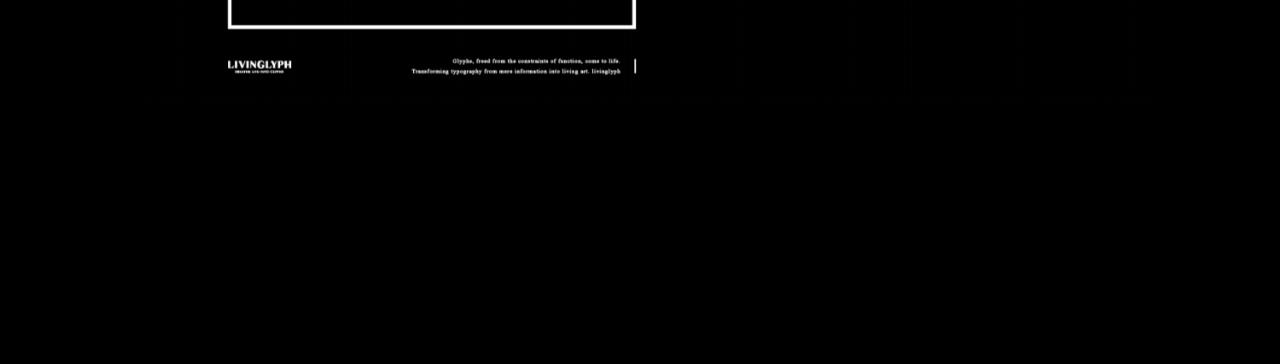
==== commit 3f366ebb: "Update animal art gallery images" ====
--- a/animal-art/index.html
+++ b/animal-art/index.html
@@ -23,7 +23,7 @@
       rel="stylesheet"
     />
     <link rel="icon" href="../assets/images/livinglyph-logo.png" type="image/png" />
-    <link rel="stylesheet" href="../assets/css/styles.css?v=20260601animalgradient1" />
+    <link rel="stylesheet" href="../assets/css/styles.css?v=20260603animalart1" />
   </head>
   <body>
     <div class="site-noise" aria-hidden="true"></div>
@@ -148,11 +148,21 @@
 
         <article class="gallery-piece piece-right reveal">
           <img
-            src="../assets/images/coming-soon.png"
+            src="../assets/images/ROSE.png"
+            alt="ROSE animal artwork"
+            loading="lazy"
+            data-parallax
+            data-speed="0.014"
+          />
+        </article>
+
+        <article class="gallery-piece piece-left reveal">
+          <img
+            src="../assets/images/coming-soon2.png"
             alt="COMING SOON animal artwork"
             loading="lazy"
             data-parallax
-            data-speed="0.014"
+            data-speed="-0.014"
           />
         </article>
       </section>
--- a/assets/css/styles.css
+++ b/assets/css/styles.css
@@ -781,6 +781,10 @@
   padding: clamp(4.8rem, 8vw, 7.6rem) clamp(1.4rem, 7vw, 7rem);
   background: transparent;
   text-align: center;
+}
+
+.livinglyph-words.is-disabled {
+  display: none;
 }
 
 .livinglyph-words__inner {
@@ -1049,6 +1053,11 @@
     box-shadow 0.3s ease;
 }
 
+.livinglyph-words-link[hidden],
+.word-entry-cta[hidden] {
+  display: none;
+}
+
 .livinglyph-words-link:hover,
 .livinglyph-words-link:focus-visible,
 .word-entry-cta:hover,
@@ -2059,7 +2068,8 @@
 .samurai-section-heading {
   display: grid;
   justify-items: center;
-  margin-bottom: clamp(4rem, 7vw, 5.5rem);
+  gap: 0.42rem;
+  margin-bottom: 0;
   text-align: center;
 }
 
@@ -3949,6 +3959,26 @@
   line-height: 1.2;
 }
 
+.samurai-section-heading p,
+.samurai-section-heading h2 {
+  margin: 0;
+  color: var(--samurai-text);
+  font-family: var(--samurai-display);
+  font-weight: 500;
+  line-height: 1.2;
+  letter-spacing: 0.12em;
+}
+
+.samurai-section-heading p {
+  font-size: clamp(0.95rem, 1.15vw, 1.15rem);
+}
+
+.samurai-section-heading h2 {
+  margin-top: 0.25rem;
+  font-size: clamp(1.2rem, 1.85vw, 1.72rem);
+  letter-spacing: 0.06em;
+}
+
 .samurai-crafting__grid {
   display: grid;
   width: min(100%, 48rem);
@@ -4221,6 +4251,391 @@
   background: rgba(255, 255, 255, 0.78);
 }
 
+.samurai-map {
+  position: relative;
+  isolation: isolate;
+  display: grid;
+  justify-items: center;
+  padding: clamp(6rem, 11vw, 10rem) clamp(1.25rem, 4vw, 4rem);
+  overflow: hidden;
+  background: transparent;
+  text-align: center;
+}
+
+.samurai-map-bg-globe {
+  position: absolute;
+  z-index: 0;
+  top: clamp(3rem, 8vw, 6rem);
+  right: clamp(-16rem, -8vw, -5rem);
+  width: clamp(34rem, 68vw, 74rem);
+  pointer-events: none;
+  overflow: hidden;
+  opacity: 0.13;
+  mix-blend-mode: screen;
+  filter: grayscale(1) brightness(0.52) contrast(1.18) blur(0.4px);
+  -webkit-mask-image: radial-gradient(ellipse at 52% 50%, #000 0%, #000 48%, rgba(0, 0, 0, 0.72) 62%, transparent 82%);
+  mask-image: radial-gradient(ellipse at 52% 50%, #000 0%, #000 48%, rgba(0, 0, 0, 0.72) 62%, transparent 82%);
+  transform-origin: 55% 48%;
+  animation: samuraiMapGlobeFloat 20s ease-in-out infinite alternate;
+}
+
+.samurai-map-bg-globe::after {
+  content: "";
+  position: absolute;
+  inset: -2%;
+  pointer-events: none;
+  background: radial-gradient(ellipse at 52% 50%, transparent 36%, rgba(0, 0, 0, 0.82) 72%);
+}
+
+.samurai-map-bg-globe img {
+  display: block;
+  width: 100%;
+  height: auto;
+}
+
+.samurai-map-country-labels {
+  position: relative;
+  z-index: 2;
+  display: flex;
+  justify-content: center;
+  margin-top: clamp(0.25rem, 1vw, 0.75rem);
+}
+
+.samurai-map-country-label {
+  display: block;
+  color: rgba(255, 255, 255, 0.78);
+  font-family: var(--samurai-display);
+  font-size: clamp(2.125rem, 3.2vw, 3.8rem);
+  letter-spacing: 0.12em;
+  line-height: 1;
+  text-align: center;
+  text-shadow: 0 0 1.2rem rgba(255, 255, 255, 0.12);
+}
+
+.samurai-map-country-label--usa {
+  color: rgba(255, 255, 255, 0.76);
+}
+
+.samurai-map-heading {
+  position: relative;
+  z-index: 2;
+  display: grid;
+  width: min(100%, 58rem);
+  gap: 0.9rem;
+  justify-items: center;
+}
+
+.samurai-map-heading p,
+.samurai-map-heading h2 {
+  margin: 0;
+}
+
+.samurai-map-heading > p:first-child {
+  color: rgba(255, 255, 255, 0.72);
+  font-family: var(--samurai-display);
+  font-size: clamp(0.78rem, 1vw, 1rem);
+  letter-spacing: 0.22em;
+}
+
+.samurai-map-heading h2 {
+  color: var(--samurai-text);
+  font-family: var(--samurai-display);
+  font-size: clamp(1.9rem, 3.2vw, 3.8rem);
+  font-weight: 500;
+  line-height: 1.18;
+}
+
+.samurai-map-lead {
+  max-width: 42rem;
+  color: rgba(255, 255, 255, 0.64);
+  font-size: clamp(0.84rem, 1vw, 0.98rem);
+  line-height: 2;
+}
+
+.samurai-map-shell {
+  position: relative;
+  z-index: 2;
+  width: min(100%, 76rem);
+  margin-top: clamp(1.6rem, 3vw, 2.6rem);
+}
+
+@keyframes samuraiMapGlobeFloat {
+  0% {
+    transform: translate3d(-1.5%, -1%, 0) scale(1) rotate(-1deg);
+  }
+
+  50% {
+    transform: translate3d(1%, 1.5%, 0) scale(1.035) rotate(1.2deg);
+  }
+
+  100% {
+    transform: translate3d(-0.5%, 2%, 0) scale(1.015) rotate(-0.6deg);
+  }
+}
+
+.samurai-map-visual,
+.samurai-map-detail {
+  border: 1px solid rgba(255, 255, 255, 0.14);
+  border-radius: 18px;
+  background:
+    radial-gradient(circle at 28% 18%, rgba(255, 255, 255, 0.075), transparent 28%),
+    linear-gradient(135deg, rgba(0, 0, 0, 0.42), rgba(0, 0, 0, 0.2));
+  box-shadow: 0 2rem 6rem rgba(0, 0, 0, 0.34);
+  backdrop-filter: blur(8px);
+  -webkit-backdrop-filter: blur(8px);
+}
+
+.samurai-map-visual {
+  position: relative;
+  display: grid;
+  place-items: center;
+  min-height: clamp(28rem, 48vw, 42rem);
+  padding: clamp(1.2rem, 3vw, 2.8rem);
+  overflow: hidden;
+}
+
+.samurai-map-visual::before {
+  content: "";
+  position: absolute;
+  inset: 1px;
+  z-index: 1;
+  border-radius: inherit;
+  pointer-events: none;
+  background:
+    radial-gradient(circle at 18% 42%, rgba(234, 190, 85, 0.1), transparent 14%),
+    linear-gradient(135deg, rgba(255, 255, 255, 0.055), rgba(255, 255, 255, 0.015));
+  box-shadow: inset 0 1px 0 rgba(255, 255, 255, 0.06);
+}
+
+.samurai-map-visual[hidden] {
+  display: none;
+}
+
+.samurai-map-image-wrap {
+  position: relative;
+  z-index: 0;
+  display: grid;
+  place-items: center;
+  width: min(100%, 68rem);
+}
+
+.samurai-map-image-wrap::after {
+  content: "";
+  position: absolute;
+  inset: 7% 5%;
+  pointer-events: none;
+  background: radial-gradient(circle at 13% 48%, rgba(234, 190, 85, 0.16), transparent 10%);
+  filter: blur(18px);
+}
+
+.samurai-map-world {
+  display: block;
+  width: 100%;
+  max-height: clamp(26rem, 50vw, 40rem);
+  height: auto;
+  object-fit: contain;
+  opacity: 0.94;
+  filter: contrast(1.04) brightness(0.92);
+}
+
+.samurai-map-region {
+  position: absolute;
+  z-index: 2;
+  left: 23%;
+  top: 49%;
+  transform: translate(-50%, -50%);
+  display: inline-flex;
+  align-items: center;
+  gap: 0.56rem;
+  padding: 0.6rem 0.82rem;
+  border: 1px solid rgba(234, 190, 85, 0.52);
+  border-radius: 999px;
+  background: rgba(234, 190, 85, 0.12);
+  color: rgba(255, 238, 191, 0.9);
+  font-family: var(--samurai-display);
+  font-size: clamp(0.7rem, 1vw, 0.9rem);
+  letter-spacing: 0.08em;
+  cursor: pointer;
+  box-shadow:
+    0 0 2rem rgba(234, 190, 85, 0.18),
+    inset 0 1px 0 rgba(255, 255, 255, 0.08);
+  transition:
+    background 0.25s ease,
+    border-color 0.25s ease,
+    transform 0.25s ease;
+}
+
+.samurai-map-region:hover,
+.samurai-map-region:focus-visible {
+  border-color: rgba(255, 227, 158, 0.78);
+  background: rgba(234, 190, 85, 0.18);
+  outline: 0;
+  transform: translate(-50%, calc(-50% - 1px));
+}
+
+.samurai-map-region-dot {
+  width: 0.66rem;
+  height: 0.66rem;
+  border-radius: 50%;
+  background: rgba(234, 190, 85, 0.95);
+  box-shadow: 0 0 1.25rem rgba(234, 190, 85, 0.62);
+}
+
+.samurai-map-detail {
+  min-height: clamp(26rem, 46vw, 38rem);
+  position: relative;
+  display: grid;
+  grid-template-columns: minmax(16rem, 0.8fr) minmax(18rem, 1fr);
+  grid-template-areas:
+    "media heading"
+    "media copy";
+  gap: clamp(2rem, 5vw, 5rem);
+  align-items: center;
+  padding: clamp(1.6rem, 4vw, 4rem);
+  overflow: hidden;
+  border-color: rgba(255, 255, 255, 0.18);
+  border-radius: 24px;
+  background:
+    radial-gradient(circle at 18% 12%, rgba(255, 255, 255, 0.11), transparent 28%),
+    linear-gradient(135deg, rgba(10, 10, 10, 0.64), rgba(0, 0, 0, 0.34));
+  box-shadow:
+    0 2.4rem 7rem rgba(0, 0, 0, 0.42),
+    inset 0 1px 0 rgba(255, 255, 255, 0.07);
+  text-align: left;
+  opacity: 0;
+  transform: translateY(18px);
+  transition:
+    opacity 0.45s ease,
+    transform 0.45s ease;
+  backdrop-filter: blur(14px) saturate(112%);
+  -webkit-backdrop-filter: blur(14px) saturate(112%);
+}
+
+.samurai-map-detail::before {
+  content: "";
+  position: absolute;
+  inset: 1px;
+  border-radius: inherit;
+  pointer-events: none;
+  box-shadow: inset 0 0 0 1px rgba(255, 255, 255, 0.045);
+}
+
+.samurai-map-detail.is-active {
+  opacity: 1;
+  transform: translateY(0);
+}
+
+.samurai-map-detail[hidden] {
+  display: none;
+}
+
+.samurai-map-detail-heading {
+  position: relative;
+  z-index: 1;
+  grid-area: heading;
+  align-self: end;
+  display: grid;
+  gap: 0.78rem;
+}
+
+.samurai-map-detail-media {
+  position: relative;
+  z-index: 1;
+  grid-area: media;
+}
+
+.samurai-map-detail-media img {
+  display: block;
+  width: min(100%, 28.5rem);
+  margin-inline: auto;
+  border-radius: 20px;
+  background: rgba(255, 255, 255, 0.92);
+  box-shadow:
+    0 1.8rem 4.8rem rgba(0, 0, 0, 0.46),
+    0 0 0 1px rgba(255, 255, 255, 0.08);
+}
+
+.samurai-map-detail-copy {
+  position: relative;
+  z-index: 1;
+  grid-area: copy;
+  display: grid;
+  max-width: 42.5rem;
+  gap: 1.15rem;
+  align-content: start;
+}
+
+.samurai-map-detail-kicker,
+.samurai-map-detail-heading h3,
+.samurai-map-detail-copy p {
+  margin: 0;
+}
+
+.samurai-map-detail-kicker {
+  color: rgba(255, 255, 255, 0.54);
+  font-family: var(--samurai-display);
+  font-size: 0.78rem;
+  letter-spacing: 0.18em;
+  text-transform: uppercase;
+}
+
+.samurai-map-detail-heading h3 {
+  margin: 0;
+  color: var(--samurai-text);
+  font-family: var(--samurai-display);
+  font-size: clamp(2.15rem, 4.2vw, 4rem);
+  font-weight: 500;
+  line-height: 1;
+  letter-spacing: 0.04em;
+}
+
+.samurai-map-detail-description {
+  max-width: 42.5rem;
+  color: rgba(255, 255, 255, 0.68);
+  font-size: clamp(0.88rem, 1vw, 1rem);
+  line-height: 2.05;
+  letter-spacing: 0.04em;
+}
+
+.samurai-map-detail-description--en {
+  color: rgba(255, 255, 255, 0.52);
+  font-size: clamp(0.78rem, 0.9vw, 0.92rem);
+  line-height: 1.95;
+}
+
+.samurai-map-close {
+  justify-self: start;
+  margin-top: 0.6rem;
+  min-height: 2.55rem;
+  padding: 0 1.05rem;
+  border: 1px solid rgba(255, 255, 255, 0.18);
+  border-radius: 999px;
+  background:
+    linear-gradient(135deg, rgba(255, 255, 255, 0.08), rgba(255, 255, 255, 0.025)),
+    rgba(0, 0, 0, 0.32);
+  color: rgba(255, 255, 255, 0.76);
+  font-family: var(--samurai-display);
+  font-size: 0.72rem;
+  letter-spacing: 0.16em;
+  cursor: pointer;
+  backdrop-filter: blur(10px);
+  -webkit-backdrop-filter: blur(10px);
+  transition:
+    background 0.25s ease,
+    border-color 0.25s ease,
+    color 0.25s ease,
+    transform 0.25s ease;
+}
+
+.samurai-map-close:hover,
+.samurai-map-close:focus-visible {
+  border-color: rgba(255, 255, 255, 0.46);
+  background: rgba(255, 255, 255, 0.055);
+  color: #fff;
+  outline: 0;
+  transform: translateY(-1px);
+}
+
 @media (max-width: 820px) {
   .samurai-hero {
     min-height: 72svh;
@@ -4318,6 +4733,74 @@
     gap: 0.7rem;
     transform: none;
   }
+
+  .samurai-map {
+    padding-block: clamp(5rem, 17vw, 7rem);
+  }
+
+  .samurai-map-bg-globe {
+    top: 8rem;
+    right: -18rem;
+    width: 42rem;
+    opacity: 0.1;
+  }
+
+  .samurai-map-visual,
+  .samurai-map-detail {
+    min-height: auto;
+    border-radius: 18px;
+  }
+
+  .samurai-map-visual {
+    min-height: auto;
+    padding: 1rem;
+  }
+
+  .samurai-map-region {
+    left: 24%;
+    top: 50%;
+    transform: translate(-50%, -50%) scale(0.88);
+  }
+
+  .samurai-map-region:hover,
+  .samurai-map-region:focus-visible {
+    transform: translate(-50%, -50%) scale(0.88);
+  }
+
+  .samurai-map-country-label {
+    font-size: clamp(1.625rem, 8vw, 2.625rem);
+    letter-spacing: 0.1em;
+  }
+
+  .samurai-map-detail {
+    grid-template-columns: 1fr;
+    grid-template-areas:
+      "heading"
+      "media"
+      "copy";
+    gap: 2rem;
+    padding: 4.2rem 1.25rem 1.6rem;
+    text-align: center;
+  }
+
+  .samurai-map-detail-heading {
+    justify-items: center;
+  }
+
+  .samurai-map-detail-copy {
+    gap: 0.82rem;
+    justify-items: center;
+    max-width: 100%;
+  }
+
+  .samurai-map-detail-description {
+    max-width: 32rem;
+  }
+
+  .samurai-map-close {
+    justify-self: center;
+    margin-top: 0.55rem;
+  }
 }
 
 @media (max-width: 480px) {
@@ -4344,6 +4827,42 @@
 
   .samurai-works-backdrop img {
     object-position: center 42%;
+  }
+
+  .samurai-map-world {
+    max-height: none;
+  }
+
+  .samurai-map-region {
+    left: 23%;
+    top: 51%;
+    transform: translate(-50%, -50%) scale(0.78);
+    padding: 0.5rem 0.7rem;
+    font-size: 0.68rem;
+  }
+
+  .samurai-map-region:hover,
+  .samurai-map-region:focus-visible {
+    transform: translate(-50%, -50%) scale(0.78);
+  }
+
+  .samurai-map-country-label {
+    font-size: 28px;
+    opacity: 0.72;
+  }
+
+  .samurai-map-detail-media img {
+    width: min(100%, 16.8rem);
+    border-radius: 16px;
+  }
+
+  .samurai-map-detail-heading h3 {
+    font-size: clamp(2.5rem, 12vw, 4rem);
+  }
+
+  .samurai-map-detail-description {
+    font-size: 0.875rem;
+    line-height: 1.9;
   }
 }
 
@@ -4367,6 +4886,16 @@
   .samurai-works-slide,
   .samurai-works-caption {
     transition: none;
+  }
+
+  .samurai-map-detail {
+    opacity: 1;
+    transform: none;
+    transition: none;
+  }
+
+  .samurai-map-bg-globe {
+    animation: none;
   }
 }
 
@@ -4525,6 +5054,10 @@
   gap: 0.42rem;
 }
 
+.service-page .process-title {
+  margin-bottom: clamp(3.3rem, 5vw, 4rem);
+}
+
 .service-section > h2,
 .service-final > h2,
 .works-page .process-title p,
@@ -4582,7 +5115,9 @@
 
 .service-hero {
   display: grid;
-  min-height: clamp(31rem, 58svh, 42rem);
+  min-height: 348px;
+  padding-top: clamp(2.35rem, 3.5vw, 3.625rem);
+  padding-bottom: clamp(2.35rem, 3.5vw, 3.625rem);
   align-items: center;
   background: transparent;
   text-align: center;
@@ -4596,7 +5131,7 @@
 .service-hero__kicker {
   color: var(--works-muted);
   font-family: var(--works-display);
-  font-size: clamp(0.92rem, 1.2vw, 1.1rem);
+  font-size: clamp(1.02rem, 1.38vw, 1.28rem);
   line-height: 1.5;
   letter-spacing: 0.08em;
 }
@@ -4605,16 +5140,16 @@
   margin-top: clamp(1.2rem, 2.4vw, 2rem);
   color: rgba(246, 243, 238, 0.95);
   font-family: var(--works-display);
-  font-size: clamp(3.4rem, 8vw, 7.8rem);
+  font-size: clamp(1.8rem, 4vw, 3.6rem);
   font-weight: 500;
-  line-height: 0.96;
+  line-height: 1.08;
   letter-spacing: 0.08em;
 }
 
-.service-hero__lead {
-  margin-top: clamp(1.7rem, 3vw, 2.5rem);
+.service-page .service-hero__lead {
+  margin-top: clamp(1.3rem, 2.4vw, 2rem);
   color: var(--works-text);
-  font-size: clamp(1.22rem, 1.85vw, 1.72rem);
+  font-size: clamp(1.05rem, 1.35vw, 1.28rem);
   line-height: 1.85;
   letter-spacing: 0.04em;
 }
@@ -4641,7 +5176,7 @@
   width: 100vw;
   margin-left: calc(50% - 50vw);
   margin-right: calc(50% - 50vw);
-  padding: 0 0 clamp(5rem, 9vw, 8rem);
+  padding: 0;
   overflow: hidden;
   background: transparent;
 }
@@ -4661,8 +5196,26 @@
   object-position: center center;
 }
 
-.service-showcase + .service-create {
+.service-showcase__caption {
+  width: min(100% - (var(--works-gutter) * 2), 54rem);
+  margin: 56px auto 200px;
+  color: rgba(246, 243, 238, 0.68);
+  font-size: clamp(0.9rem, 1vw, 1rem);
+  line-height: 2;
+  letter-spacing: 0.04em;
+  text-align: center;
+}
+
+.service-page .service-showcase__caption {
+  margin: 56px auto 200px;
+}
+
+.service-showcase + .service-create:not([hidden]) {
   padding-top: clamp(4.5rem, 8vw, 7rem);
+}
+
+.service-showcase + .service-create[hidden] + .service-portrait {
+  padding-top: 0;
 }
 
 @media (max-width: 1024px) {
@@ -4941,6 +5494,294 @@
   color: rgba(246, 243, 238, 0.58);
 }
 
+.service-process {
+  display: grid;
+  justify-items: center;
+}
+
+.service-page .service-process-lead {
+  width: min(100% - (var(--works-gutter) * 2), 760px);
+  margin: clamp(1.2rem, 2.4vw, 2rem) auto 40px;
+  color: rgba(246, 243, 238, 0.68);
+  font-size: clamp(1.02rem, 1.12vw, 1.14rem);
+  line-height: 2;
+  letter-spacing: 0.04em;
+  text-align: center;
+}
+
+.service-process__grid {
+  display: grid;
+  grid-template-columns: repeat(3, minmax(0, 1fr));
+  gap: clamp(1.2rem, 2vw, 1.8rem);
+  width: min(100%, 1080px);
+  margin: clamp(2.4rem, 4vw, 3.5rem) auto 0;
+}
+
+.service-process__item {
+  min-width: 0;
+  padding: clamp(1.45rem, 2.2vw, 2rem);
+  border: 1px solid rgba(246, 243, 238, 0.16);
+  border-radius: 18px;
+  background:
+    linear-gradient(135deg, rgba(255, 255, 255, 0.032), rgba(255, 255, 255, 0.012)),
+    rgba(0, 0, 0, 0.34);
+  box-shadow:
+    0 1rem 3.2rem rgba(0, 0, 0, 0.24),
+    inset 0 1px 0 rgba(255, 255, 255, 0.06);
+  -webkit-backdrop-filter: blur(8px);
+  backdrop-filter: blur(8px);
+}
+
+.service-process__number {
+  margin: 0 0 1rem;
+  color: rgba(246, 243, 238, 0.42);
+  font-family: var(--works-display);
+  font-size: clamp(1.8rem, 3vw, 3rem);
+  line-height: 1;
+  letter-spacing: 0.08em;
+}
+
+.service-process__item h3 {
+  margin: 0 0 0.75rem;
+  color: var(--works-text);
+  font-family: var(--works-display);
+  font-size: clamp(1.05rem, 1.24vw, 1.22rem);
+  font-weight: 500;
+  line-height: 1.45;
+  letter-spacing: 0.06em;
+}
+
+.service-process__item p:not(.service-process__number),
+.service-process__note {
+  color: rgba(246, 243, 238, 0.66);
+  font-size: clamp(0.9rem, 0.98vw, 0.98rem);
+  line-height: 1.95;
+  letter-spacing: 0.035em;
+}
+
+.service-process__item p:not(.service-process__number),
+.service-process__note p {
+  margin: 0;
+}
+
+.service-process__note {
+  width: min(100%, 760px);
+  margin: clamp(1.7rem, 3vw, 2.4rem) auto 0;
+  text-align: center;
+}
+
+.service-process__note p + p {
+  margin-top: 0.2rem;
+}
+
+.service-flow {
+  display: grid;
+  justify-items: center;
+}
+
+.service-flow__lead {
+  width: min(100%, 52rem);
+}
+
+.service-flow__grid {
+  display: grid;
+  grid-template-columns: repeat(3, minmax(0, 1fr));
+  gap: clamp(1.35rem, 2vw, 2rem);
+  width: min(100%, 1200px);
+  margin: clamp(2.6rem, 4.4vw, 3.8rem) auto 0;
+}
+
+.service-flow__item {
+  min-width: 0;
+  padding: clamp(1.65rem, 2.6vw, 2.35rem);
+  border: 1px solid rgba(246, 243, 238, 0.18);
+  border-radius: 18px;
+  background:
+    linear-gradient(135deg, rgba(255, 255, 255, 0.035), rgba(255, 255, 255, 0.012)),
+    rgba(0, 0, 0, 0.38);
+  box-shadow:
+    0 1.25rem 4rem rgba(0, 0, 0, 0.28),
+    inset 0 1px 0 rgba(255, 255, 255, 0.07);
+  -webkit-backdrop-filter: blur(9px);
+  backdrop-filter: blur(9px);
+}
+
+.service-flow__item--featured {
+  grid-column: auto;
+}
+
+.service-flow__item-head {
+  display: flex;
+  align-items: baseline;
+  justify-content: space-between;
+  gap: 1rem;
+  margin-bottom: clamp(0.85rem, 1.6vw, 1.25rem);
+}
+
+.service-flow__number {
+  color: rgba(246, 243, 238, 0.42);
+  font-family: var(--works-display);
+  font-size: clamp(1.85rem, 3.2vw, 3.2rem);
+  line-height: 1;
+  letter-spacing: 0.08em;
+}
+
+.service-flow__label {
+  color: rgba(246, 243, 238, 0.56);
+  font-family: var(--works-display);
+  font-size: clamp(0.78rem, 0.9vw, 0.9rem);
+  line-height: 1.4;
+  letter-spacing: 0.16em;
+  text-transform: uppercase;
+}
+
+.service-flow__item-title,
+.service-flow__prep-title {
+  margin: 0;
+  color: var(--works-text);
+  font-family: var(--works-display);
+  font-weight: 500;
+  line-height: 1.45;
+  letter-spacing: 0.06em;
+}
+
+.service-flow__item-title {
+  margin-bottom: 0.85rem;
+  font-size: clamp(1.12rem, 1.35vw, 1.32rem);
+}
+
+.service-flow__text,
+.service-flow__prep-item p,
+.service-flow__prep-note,
+.service-flow__note {
+  color: rgba(246, 243, 238, 0.68);
+  font-size: clamp(0.92rem, 1vw, 1rem);
+  line-height: 1.95;
+  letter-spacing: 0.035em;
+}
+
+.service-flow__text,
+.service-flow__prep-item p,
+.service-flow__prep-note p,
+.service-flow__note p {
+  margin: 0;
+}
+
+.service-flow__prep {
+  margin-top: clamp(1rem, 1.6vw, 1.3rem);
+  padding: clamp(1rem, 1.6vw, 1.25rem);
+  border: 1px solid rgba(246, 243, 238, 0.11);
+  border-radius: 14px;
+  background: rgba(0, 0, 0, 0.26);
+}
+
+.service-flow__prep-title {
+  font-size: clamp(1rem, 1.14vw, 1.12rem);
+}
+
+.service-flow__prep-list {
+  display: grid;
+  gap: 0.58rem;
+  margin: 0.8rem 0 0;
+  padding: 0;
+  list-style: none;
+}
+
+.service-flow__prep-item {
+  min-width: 0;
+}
+
+.service-flow__prep-item strong {
+  display: block;
+  position: relative;
+  padding-left: 1rem;
+  color: rgba(246, 243, 238, 0.86);
+  font-family: var(--works-display);
+  font-size: clamp(0.88rem, 0.96vw, 0.96rem);
+  font-weight: 500;
+  line-height: 1.6;
+  letter-spacing: 0.05em;
+}
+
+.service-flow__prep-item strong::before {
+  position: absolute;
+  top: 0.76em;
+  left: 0;
+  width: 0.28rem;
+  height: 0.28rem;
+  border-radius: 50%;
+  background: rgba(246, 243, 238, 0.48);
+  content: "";
+}
+
+.service-flow__prep-item p,
+.service-flow__prep-note {
+  color: rgba(246, 243, 238, 0.62);
+  font-size: clamp(0.86rem, 0.94vw, 0.94rem);
+}
+
+.service-flow__prep-note {
+  display: grid;
+  gap: 0.3rem;
+  margin-top: clamp(1rem, 1.6vw, 1.3rem);
+  padding-top: clamp(0.9rem, 1.4vw, 1.1rem);
+  border-top: 1px solid rgba(246, 243, 238, 0.09);
+}
+
+.service-flow__note {
+  width: min(100%, 86rem);
+  margin: clamp(1.9rem, 3vw, 2.6rem) auto 0;
+  text-align: center;
+  color: rgba(246, 243, 238, 0.58);
+  font-size: clamp(0.84rem, 0.94vw, 0.94rem);
+  white-space: nowrap;
+}
+
+.service-flow__note p + p {
+  margin-top: 0.25rem;
+}
+
+.service-faq__grid {
+  display: grid;
+  grid-template-columns: repeat(2, minmax(0, 1fr));
+  gap: clamp(1.1rem, 1.8vw, 1.6rem);
+  width: min(100%, 980px);
+  margin: 0 auto;
+}
+
+.service-faq__item {
+  min-width: 0;
+  padding: clamp(1.35rem, 2vw, 1.75rem);
+  border: 1px solid rgba(246, 243, 238, 0.16);
+  border-radius: 16px;
+  background:
+    linear-gradient(135deg, rgba(255, 255, 255, 0.03), rgba(255, 255, 255, 0.01)),
+    rgba(0, 0, 0, 0.32);
+  box-shadow:
+    0 1rem 3rem rgba(0, 0, 0, 0.22),
+    inset 0 1px 0 rgba(255, 255, 255, 0.06);
+  -webkit-backdrop-filter: blur(8px);
+  backdrop-filter: blur(8px);
+}
+
+.service-faq__item h3 {
+  margin: 0 0 0.65rem;
+  color: var(--works-text);
+  font-family: var(--works-display);
+  font-size: clamp(1rem, 1.14vw, 1.12rem);
+  font-weight: 500;
+  line-height: 1.55;
+  letter-spacing: 0.05em;
+}
+
+.service-faq__item p {
+  margin: 0;
+  color: rgba(246, 243, 238, 0.66);
+  font-size: clamp(0.9rem, 0.98vw, 0.98rem);
+  line-height: 1.9;
+  letter-spacing: 0.035em;
+}
+
 .service-delivery-grid {
   display: grid;
   grid-template-columns: repeat(3, minmax(0, 1fr));
@@ -5253,6 +6094,10 @@
   letter-spacing: 0.04em;
 }
 
+.service-page .process-caption {
+  font-size: clamp(1.06rem, 1.18vw, 1.14rem);
+}
+
 .works-gallery {
   width: 100%;
   padding-inline: 0;
@@ -5269,6 +6114,12 @@
   min-height: clamp(20rem, calc(45vw - 142px), 34rem);
   overflow: hidden;
   background: transparent;
+}
+
+.service-portrait .service-portrait-gallery {
+  width: 100vw;
+  margin: clamp(2.6rem, 5vw, 4rem) calc(50% - 50vw) clamp(2.2rem, 4vw, 3.4rem);
+  min-height: clamp(16rem, calc(34vw - 80px), 26rem);
 }
 
 .works-gallery__marquees {
@@ -6128,7 +6979,7 @@
   }
 
   .service-showcase {
-    padding: 0 0 clamp(4.8rem, 10vw, 6.4rem);
+    padding: 0;
   }
 
   .works-page .process-flow {
@@ -6148,6 +6999,24 @@
   .service-plan-card:nth-child(4),
   .service-plan-card:nth-child(5) {
     grid-column: auto;
+  }
+
+  .service-flow__grid {
+    grid-template-columns: repeat(2, minmax(0, 1fr));
+  }
+
+  .service-process__grid {
+    grid-template-columns: 1fr;
+    width: min(100%, 46rem);
+  }
+
+  .service-flow__item--featured,
+  .service-faq__item {
+    grid-column: auto;
+  }
+
+  .service-faq__grid {
+    grid-template-columns: 1fr;
   }
 
   .service-delivery-grid {
@@ -6289,16 +7158,16 @@
 
   .service-hero {
     min-height: auto;
-    padding-top: clamp(5rem, 16vw, 6.2rem);
-    padding-bottom: clamp(3.8rem, 12vw, 5rem);
+    padding-top: clamp(2.5rem, 8vw, 3.1rem);
+    padding-bottom: clamp(1.9rem, 6vw, 2.5rem);
   }
 
   .service-hero h1 {
-    font-size: clamp(2.8rem, 16vw, 4.6rem);
+    font-size: clamp(1.75rem, 10vw, 3rem);
   }
 
   .service-showcase {
-    padding-bottom: clamp(4.5rem, 13vw, 6rem);
+    padding-bottom: 0;
   }
 
   .service-showcase__image {
@@ -6308,6 +7177,51 @@
   .service-card-grid,
   .service-plan-grid {
     grid-template-columns: 1fr;
+  }
+
+  .service-process__grid {
+    gap: 1rem;
+  }
+
+  .service-process__item {
+    padding: 1.35rem 1.2rem;
+    border-radius: 14px;
+  }
+
+  .service-process__note {
+    text-align: left;
+  }
+
+  .service-flow__grid {
+    grid-template-columns: 1fr;
+  }
+
+  .service-flow__item,
+  .service-flow__item--featured {
+    grid-column: auto;
+    padding: 1.45rem 1.2rem;
+    border-radius: 14px;
+  }
+
+  .service-flow__prep {
+    padding: 1.15rem;
+    border-radius: 12px;
+  }
+
+  .service-flow__prep-list {
+    grid-template-columns: 1fr;
+  }
+
+  .service-flow__note {
+    white-space: normal;
+  }
+
+  .service-flow__item-head {
+    gap: 0.75rem;
+  }
+
+  .service-flow__label {
+    text-align: right;
   }
 
   .service-hero__actions {
